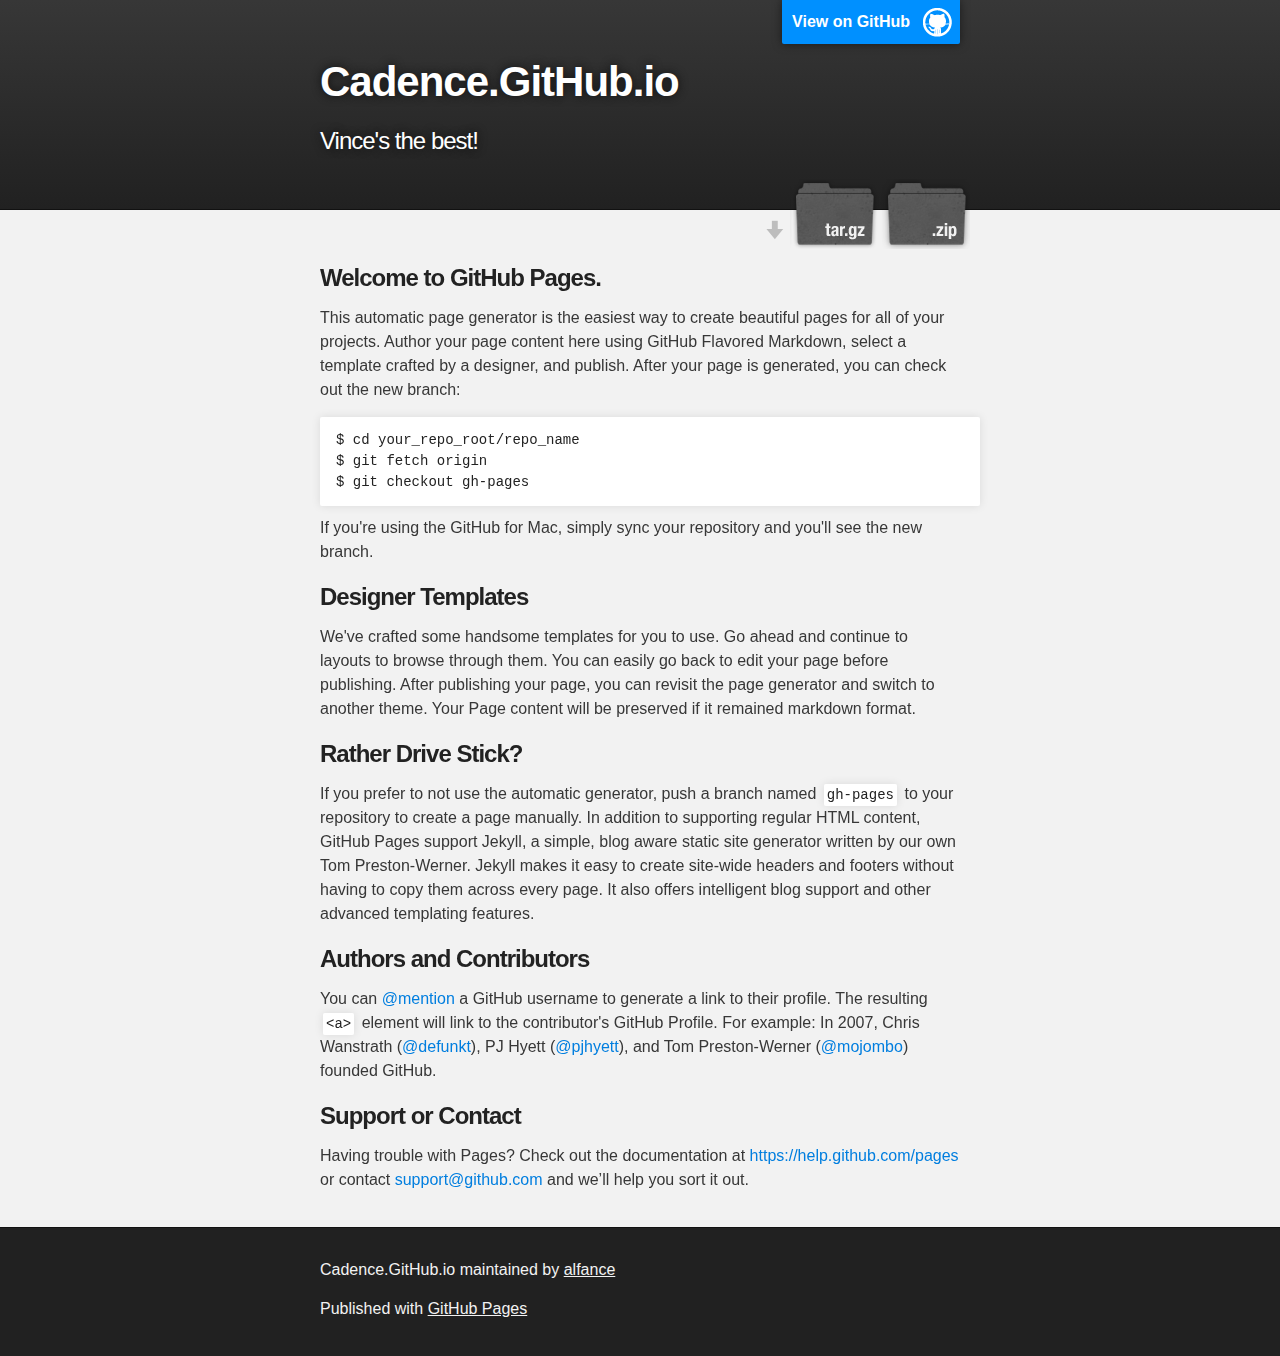
==== index.html @ 485bcf4c "Create gh-pages branch via GitHub" ====
<!DOCTYPE html>
<html>

  <head>
    <meta charset='utf-8'>
    <meta http-equiv="X-UA-Compatible" content="chrome=1">
    <meta name="description" content="Cadence.GitHub.io : Vince&#39;s the best!">

    <link rel="stylesheet" type="text/css" media="screen" href="stylesheets/stylesheet.css">

    <title>Cadence.GitHub.io</title>
  </head>

  <body>

    <!-- HEADER -->
    <div id="header_wrap" class="outer">
        <header class="inner">
          <a id="forkme_banner" href="https://github.com/alfance/cadence.github.io">View on GitHub</a>

          <h1 id="project_title">Cadence.GitHub.io</h1>
          <h2 id="project_tagline">Vince&#39;s the best!</h2>

            <section id="downloads">
              <a class="zip_download_link" href="https://github.com/alfance/cadence.github.io/zipball/master">Download this project as a .zip file</a>
              <a class="tar_download_link" href="https://github.com/alfance/cadence.github.io/tarball/master">Download this project as a tar.gz file</a>
            </section>
        </header>
    </div>

    <!-- MAIN CONTENT -->
    <div id="main_content_wrap" class="outer">
      <section id="main_content" class="inner">
        <h3>
<a id="welcome-to-github-pages" class="anchor" href="#welcome-to-github-pages" aria-hidden="true"><span class="octicon octicon-link"></span></a>Welcome to GitHub Pages.</h3>

<p>This automatic page generator is the easiest way to create beautiful pages for all of your projects. Author your page content here using GitHub Flavored Markdown, select a template crafted by a designer, and publish. After your page is generated, you can check out the new branch:</p>

<pre><code>$ cd your_repo_root/repo_name
$ git fetch origin
$ git checkout gh-pages
</code></pre>

<p>If you're using the GitHub for Mac, simply sync your repository and you'll see the new branch.</p>

<h3>
<a id="designer-templates" class="anchor" href="#designer-templates" aria-hidden="true"><span class="octicon octicon-link"></span></a>Designer Templates</h3>

<p>We've crafted some handsome templates for you to use. Go ahead and continue to layouts to browse through them. You can easily go back to edit your page before publishing. After publishing your page, you can revisit the page generator and switch to another theme. Your Page content will be preserved if it remained markdown format.</p>

<h3>
<a id="rather-drive-stick" class="anchor" href="#rather-drive-stick" aria-hidden="true"><span class="octicon octicon-link"></span></a>Rather Drive Stick?</h3>

<p>If you prefer to not use the automatic generator, push a branch named <code>gh-pages</code> to your repository to create a page manually. In addition to supporting regular HTML content, GitHub Pages support Jekyll, a simple, blog aware static site generator written by our own Tom Preston-Werner. Jekyll makes it easy to create site-wide headers and footers without having to copy them across every page. It also offers intelligent blog support and other advanced templating features.</p>

<h3>
<a id="authors-and-contributors" class="anchor" href="#authors-and-contributors" aria-hidden="true"><span class="octicon octicon-link"></span></a>Authors and Contributors</h3>

<p>You can <a href="https://github.com/blog/821" class="user-mention">@mention</a> a GitHub username to generate a link to their profile. The resulting <code>&lt;a&gt;</code> element will link to the contributor's GitHub Profile. For example: In 2007, Chris Wanstrath (<a href="https://github.com/defunkt" class="user-mention">@defunkt</a>), PJ Hyett (<a href="https://github.com/pjhyett" class="user-mention">@pjhyett</a>), and Tom Preston-Werner (<a href="https://github.com/mojombo" class="user-mention">@mojombo</a>) founded GitHub.</p>

<h3>
<a id="support-or-contact" class="anchor" href="#support-or-contact" aria-hidden="true"><span class="octicon octicon-link"></span></a>Support or Contact</h3>

<p>Having trouble with Pages? Check out the documentation at <a href="https://help.github.com/pages">https://help.github.com/pages</a> or contact <a href="mailto:support@github.com">support@github.com</a> and we’ll help you sort it out.</p>
      </section>
    </div>

    <!-- FOOTER  -->
    <div id="footer_wrap" class="outer">
      <footer class="inner">
        <p class="copyright">Cadence.GitHub.io maintained by <a href="https://github.com/alfance">alfance</a></p>
        <p>Published with <a href="http://pages.github.com">GitHub Pages</a></p>
      </footer>
    </div>

    

  </body>
</html>
---- stylesheets/stylesheet.css ----
/*******************************************************************************
Slate Theme for GitHub Pages
by Jason Costello, @jsncostello
*******************************************************************************/

@import url(pygment_trac.css);

/*******************************************************************************
MeyerWeb Reset
*******************************************************************************/

html, body, div, span, applet, object, iframe,
h1, h2, h3, h4, h5, h6, p, blockquote, pre,
a, abbr, acronym, address, big, cite, code,
del, dfn, em, img, ins, kbd, q, s, samp,
small, strike, strong, sub, sup, tt, var,
b, u, i, center,
dl, dt, dd, ol, ul, li,
fieldset, form, label, legend,
table, caption, tbody, tfoot, thead, tr, th, td,
article, aside, canvas, details, embed,
figure, figcaption, footer, header, hgroup,
menu, nav, output, ruby, section, summary,
time, mark, audio, video {
  margin: 0;
  padding: 0;
  border: 0;
  font: inherit;
  vertical-align: baseline;
}

/* HTML5 display-role reset for older browsers */
article, aside, details, figcaption, figure,
footer, header, hgroup, menu, nav, section {
  display: block;
}

ol, ul {
  list-style: none;
}

table {
  border-collapse: collapse;
  border-spacing: 0;
}

/*******************************************************************************
Theme Styles
*******************************************************************************/

body {
  box-sizing: border-box;
  color:#373737;
  background: #212121;
  font-size: 16px;
  font-family: 'Myriad Pro', Calibri, Helvetica, Arial, sans-serif;
  line-height: 1.5;
  -webkit-font-smoothing: antialiased;
}

h1, h2, h3, h4, h5, h6 {
  margin: 10px 0;
  font-weight: 700;
  color:#222222;
  font-family: 'Lucida Grande', 'Calibri', Helvetica, Arial, sans-serif;
  letter-spacing: -1px;
}

h1 {
  font-size: 36px;
  font-weight: 700;
}

h2 {
  padding-bottom: 10px;
  font-size: 32px;
  background: url('../images/bg_hr.png') repeat-x bottom;
}

h3 {
  font-size: 24px;
}

h4 {
  font-size: 21px;
}

h5 {
  font-size: 18px;
}

h6 {
  font-size: 16px;
}

p {
  margin: 10px 0 15px 0;
}

footer p {
  color: #f2f2f2;
}

a {
  text-decoration: none;
  color: #007edf;
  text-shadow: none;

  transition: color 0.5s ease;
  transition: text-shadow 0.5s ease;
  -webkit-transition: color 0.5s ease;
  -webkit-transition: text-shadow 0.5s ease;
  -moz-transition: color 0.5s ease;
  -moz-transition: text-shadow 0.5s ease;
  -o-transition: color 0.5s ease;
  -o-transition: text-shadow 0.5s ease;
  -ms-transition: color 0.5s ease;
  -ms-transition: text-shadow 0.5s ease;
}

a:hover, a:focus {text-decoration: underline;}

footer a {
  color: #F2F2F2;
  text-decoration: underline;
}

em {
  font-style: italic;
}

strong {
  font-weight: bold;
}

img {
  position: relative;
  margin: 0 auto;
  max-width: 739px;
  padding: 5px;
  margin: 10px 0 10px 0;
  border: 1px solid #ebebeb;

  box-shadow: 0 0 5px #ebebeb;
  -webkit-box-shadow: 0 0 5px #ebebeb;
  -moz-box-shadow: 0 0 5px #ebebeb;
  -o-box-shadow: 0 0 5px #ebebeb;
  -ms-box-shadow: 0 0 5px #ebebeb;
}

p img {
  display: inline;
  margin: 0;
  padding: 0;
  vertical-align: middle;
  text-align: center;
  border: none;
}

pre, code {
  width: 100%;
  color: #222;
  background-color: #fff;

  font-family: Monaco, "Bitstream Vera Sans Mono", "Lucida Console", Terminal, monospace;
  font-size: 14px;

  border-radius: 2px;
  -moz-border-radius: 2px;
  -webkit-border-radius: 2px;
}

pre {
  width: 100%;
  padding: 10px;
  box-shadow: 0 0 10px rgba(0,0,0,.1);
  overflow: auto;
}

code {
  padding: 3px;
  margin: 0 3px;
  box-shadow: 0 0 10px rgba(0,0,0,.1);
}

pre code {
  display: block;
  box-shadow: none;
}

blockquote {
  color: #666;
  margin-bottom: 20px;
  padding: 0 0 0 20px;
  border-left: 3px solid #bbb;
}


ul, ol, dl {
  margin-bottom: 15px
}

ul {
  list-style-position: inside;
  list-style: disc;
  padding-left: 20px;
}

ol {
  list-style-position: inside;
  list-style: decimal;
  padding-left: 20px;
}

dl dt {
  font-weight: bold;
}

dl dd {
  padding-left: 20px;
  font-style: italic;
}

dl p {
  padding-left: 20px;
  font-style: italic;
}

hr {
  height: 1px;
  margin-bottom: 5px;
  border: none;
  background: url('../images/bg_hr.png') repeat-x center;
}

table {
  border: 1px solid #373737;
  margin-bottom: 20px;
  text-align: left;
 }

th {
  font-family: 'Lucida Grande', 'Helvetica Neue', Helvetica, Arial, sans-serif;
  padding: 10px;
  background: #373737;
  color: #fff;
 }

td {
  padding: 10px;
  border: 1px solid #373737;
 }

form {
  background: #f2f2f2;
  padding: 20px;
}

/*******************************************************************************
Full-Width Styles
*******************************************************************************/

.outer {
  width: 100%;
}

.inner {
  position: relative;
  max-width: 640px;
  padding: 20px 10px;
  margin: 0 auto;
}

#forkme_banner {
  display: block;
  position: absolute;
  top:0;
  right: 10px;
  z-index: 10;
  padding: 10px 50px 10px 10px;
  color: #fff;
  background: url('../images/blacktocat.png') #0090ff no-repeat 95% 50%;
  font-weight: 700;
  box-shadow: 0 0 10px rgba(0,0,0,.5);
  border-bottom-left-radius: 2px;
  border-bottom-right-radius: 2px;
}

#header_wrap {
  background: #212121;
  background: -moz-linear-gradient(top, #373737, #212121);
  background: -webkit-linear-gradient(top, #373737, #212121);
  background: -ms-linear-gradient(top, #373737, #212121);
  background: -o-linear-gradient(top, #373737, #212121);
  background: linear-gradient(top, #373737, #212121);
}

#header_wrap .inner {
  padding: 50px 10px 30px 10px;
}

#project_title {
  margin: 0;
  color: #fff;
  font-size: 42px;
  font-weight: 700;
  text-shadow: #111 0px 0px 10px;
}

#project_tagline {
  color: #fff;
  font-size: 24px;
  font-weight: 300;
  background: none;
  text-shadow: #111 0px 0px 10px;
}

#downloads {
  position: absolute;
  width: 210px;
  z-index: 10;
  bottom: -40px;
  right: 0;
  height: 70px;
  background: url('../images/icon_download.png') no-repeat 0% 90%;
}

.zip_download_link {
  display: block;
  float: right;
  width: 90px;
  height:70px;
  text-indent: -5000px;
  overflow: hidden;
  background: url(../images/sprite_download.png) no-repeat bottom left;
}

.tar_download_link {
  display: block;
  float: right;
  width: 90px;
  height:70px;
  text-indent: -5000px;
  overflow: hidden;
  background: url(../images/sprite_download.png) no-repeat bottom right;
  margin-left: 10px;
}

.zip_download_link:hover {
  background: url(../images/sprite_download.png) no-repeat top left;
}

.tar_download_link:hover {
  background: url(../images/sprite_download.png) no-repeat top right;
}

#main_content_wrap {
  background: #f2f2f2;
  border-top: 1px solid #111;
  border-bottom: 1px solid #111;
}

#main_content {
  padding-top: 40px;
}

#footer_wrap {
  background: #212121;
}



/*******************************************************************************
Small Device Styles
*******************************************************************************/

@media screen and (max-width: 480px) {
  body {
    font-size:14px;
  }

  #downloads {
    display: none;
  }

  .inner {
    min-width: 320px;
    max-width: 480px;
  }

  #project_title {
  font-size: 32px;
  }

  h1 {
    font-size: 28px;
  }

  h2 {
    font-size: 24px;
  }

  h3 {
    font-size: 21px;
  }

  h4 {
    font-size: 18px;
  }

  h5 {
    font-size: 14px;
  }

  h6 {
    font-size: 12px;
  }

  code, pre {
    min-width: 320px;
    max-width: 480px;
    font-size: 11px;
  }

}
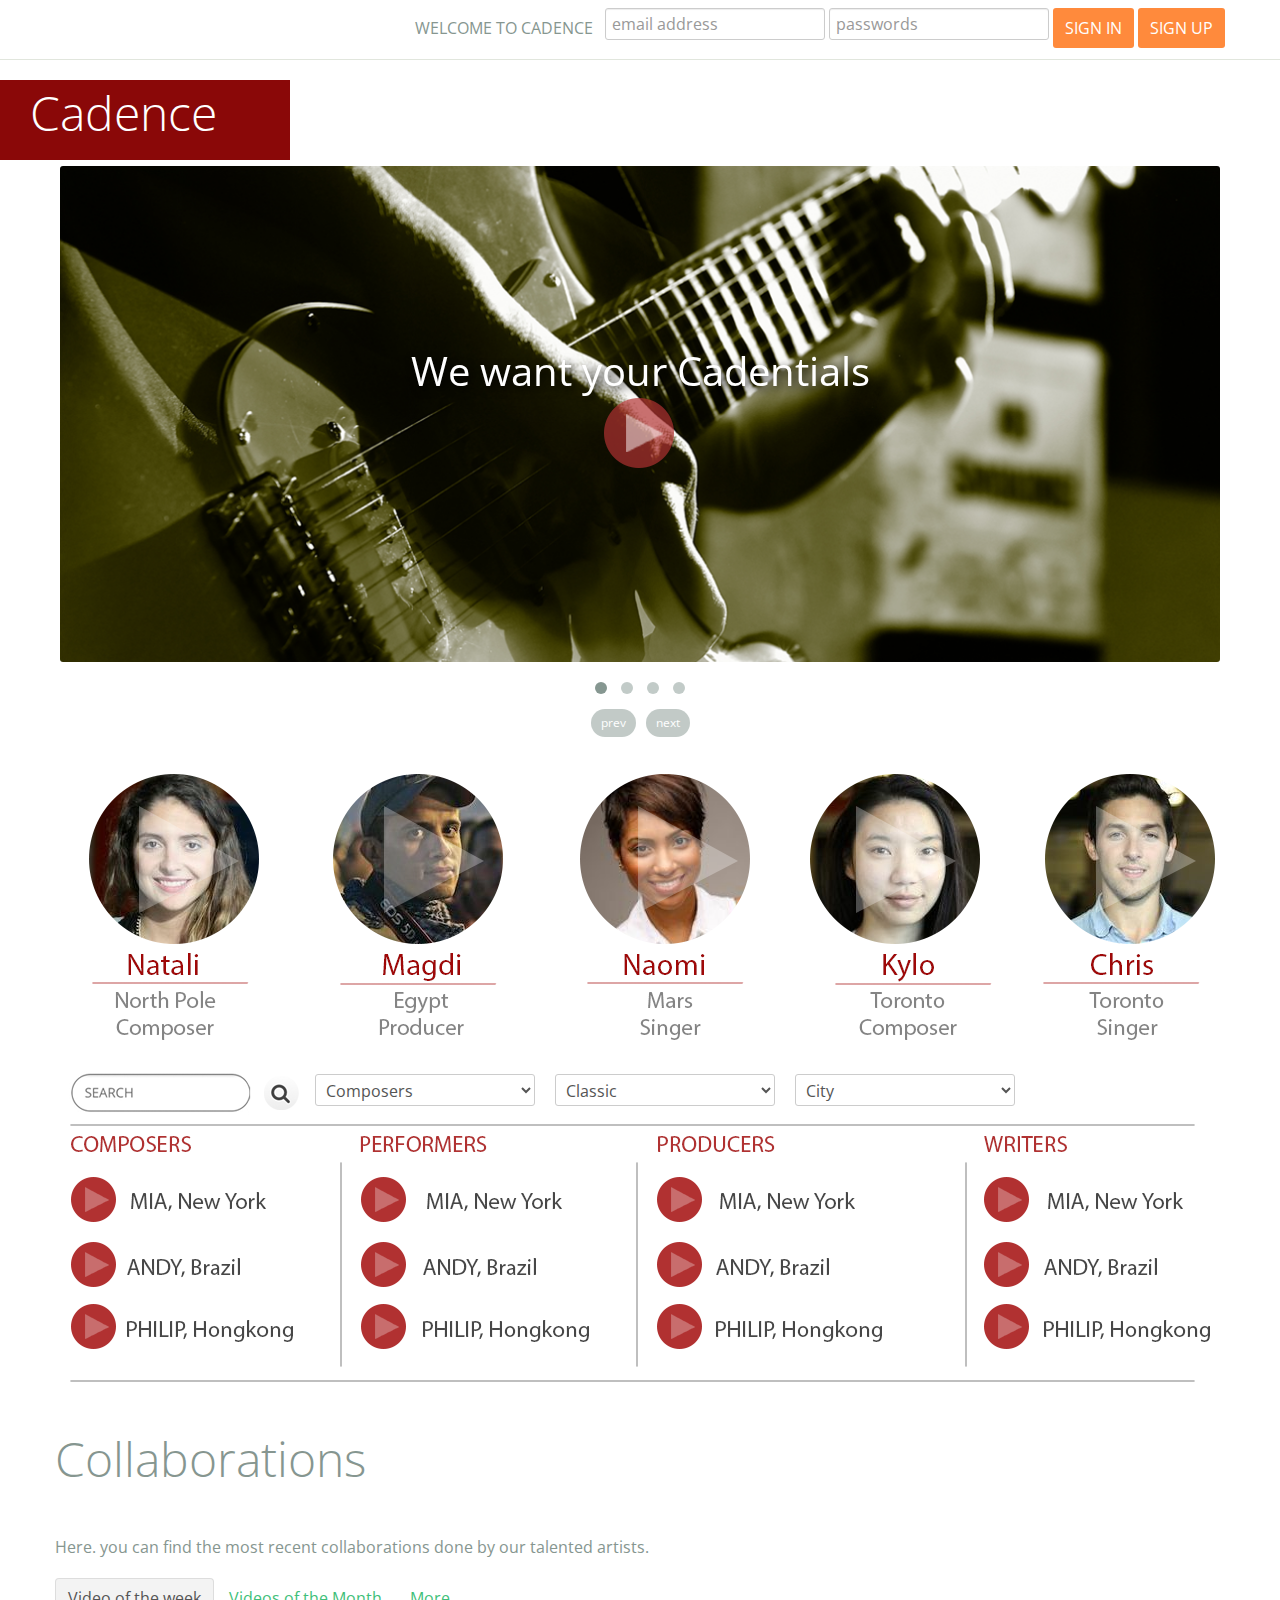
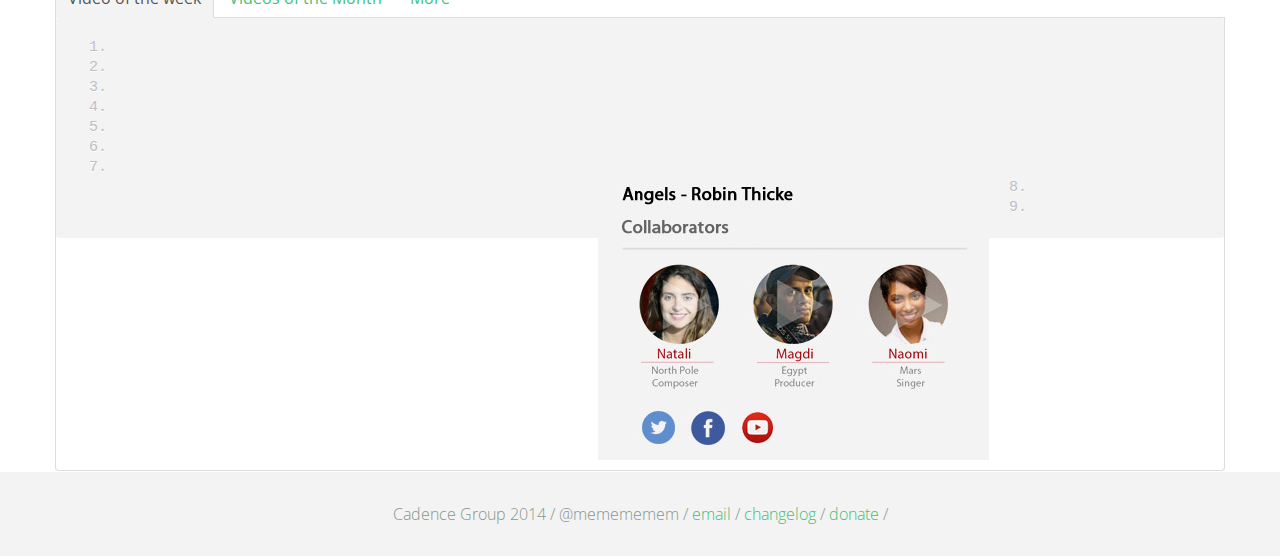
==== commit ad3f5337: "fgf" ====
--- a/index.html
+++ b/index.html
@@ -1,79 +1,276 @@
 <!DOCTYPE html>
-<html>
-
+<html lang="en">
   <head>
-    <meta charset='utf-8'>
-    <meta http-equiv="X-UA-Compatible" content="chrome=1">
-    <meta name="description" content="Cadence.GitHub.io : Vince&#39;s the best!">
-
-    <link rel="stylesheet" type="text/css" media="screen" href="stylesheets/stylesheet.css">
-
-    <title>Cadence.GitHub.io</title>
+    <meta charset="utf-8">
+    <title>Cadence</title>
+    <meta name="viewport" content="width=device-width, initial-scale=1.0">
+    <meta name="description" content="jQuery Responsive Carousel - Owl Carusel">
+    <meta name="author" content="Bartosz Wojciechowski">
+    
+    <link href='http://fonts.googleapis.com/css?family=Open+Sans:400italic,400,300,600,700' rel='stylesheet' type='text/css'>
+    <link href="assets/css/bootstrapTheme.css" rel="stylesheet">
+    <link href="assets/css/custom.css" rel="stylesheet">
+
+    <!-- Owl Carousel Assets -->
+    <link href="owl-carousel/owl.carousel.css" rel="stylesheet">
+    <link href="owl-carousel/owl.theme.css" rel="stylesheet">
+    <link href="owl-carousel/owl.transitions.css" rel="stylesheet">
+
+    <link href="../assets/js/google-code-prettify/prettify.css" rel="stylesheet">
+
+
   </head>
-
   <body>
 
-    <!-- HEADER -->
-    <div id="header_wrap" class="outer">
-        <header class="inner">
-          <a id="forkme_banner" href="https://github.com/alfance/cadence.github.io">View on GitHub</a>
-
-          <h1 id="project_title">Cadence.GitHub.io</h1>
-          <h2 id="project_tagline">Vince&#39;s the best!</h2>
-
-            <section id="downloads">
-              <a class="zip_download_link" href="https://github.com/alfance/cadence.github.io/zipball/master">Download this project as a .zip file</a>
-              <a class="tar_download_link" href="https://github.com/alfance/cadence.github.io/tarball/master">Download this project as a tar.gz file</a>
-            </section>
-        </header>
-    </div>
-
-    <!-- MAIN CONTENT -->
-    <div id="main_content_wrap" class="outer">
-      <section id="main_content" class="inner">
-        <h3>
-<a id="welcome-to-github-pages" class="anchor" href="#welcome-to-github-pages" aria-hidden="true"><span class="octicon octicon-link"></span></a>Welcome to GitHub Pages.</h3>
-
-<p>This automatic page generator is the easiest way to create beautiful pages for all of your projects. Author your page content here using GitHub Flavored Markdown, select a template crafted by a designer, and publish. After your page is generated, you can check out the new branch:</p>
-
-<pre><code>$ cd your_repo_root/repo_name
-$ git fetch origin
-$ git checkout gh-pages
-</code></pre>
-
-<p>If you're using the GitHub for Mac, simply sync your repository and you'll see the new branch.</p>
-
-<h3>
-<a id="designer-templates" class="anchor" href="#designer-templates" aria-hidden="true"><span class="octicon octicon-link"></span></a>Designer Templates</h3>
-
-<p>We've crafted some handsome templates for you to use. Go ahead and continue to layouts to browse through them. You can easily go back to edit your page before publishing. After publishing your page, you can revisit the page generator and switch to another theme. Your Page content will be preserved if it remained markdown format.</p>
-
-<h3>
-<a id="rather-drive-stick" class="anchor" href="#rather-drive-stick" aria-hidden="true"><span class="octicon octicon-link"></span></a>Rather Drive Stick?</h3>
-
-<p>If you prefer to not use the automatic generator, push a branch named <code>gh-pages</code> to your repository to create a page manually. In addition to supporting regular HTML content, GitHub Pages support Jekyll, a simple, blog aware static site generator written by our own Tom Preston-Werner. Jekyll makes it easy to create site-wide headers and footers without having to copy them across every page. It also offers intelligent blog support and other advanced templating features.</p>
-
-<h3>
-<a id="authors-and-contributors" class="anchor" href="#authors-and-contributors" aria-hidden="true"><span class="octicon octicon-link"></span></a>Authors and Contributors</h3>
-
-<p>You can <a href="https://github.com/blog/821" class="user-mention">@mention</a> a GitHub username to generate a link to their profile. The resulting <code>&lt;a&gt;</code> element will link to the contributor's GitHub Profile. For example: In 2007, Chris Wanstrath (<a href="https://github.com/defunkt" class="user-mention">@defunkt</a>), PJ Hyett (<a href="https://github.com/pjhyett" class="user-mention">@pjhyett</a>), and Tom Preston-Werner (<a href="https://github.com/mojombo" class="user-mention">@mojombo</a>) founded GitHub.</p>
-
-<h3>
-<a id="support-or-contact" class="anchor" href="#support-or-contact" aria-hidden="true"><span class="octicon octicon-link"></span></a>Support or Contact</h3>
-
-<p>Having trouble with Pages? Check out the documentation at <a href="https://help.github.com/pages">https://help.github.com/pages</a> or contact <a href="mailto:support@github.com">support@github.com</a> and we’ll help you sort it out.</p>
-      </section>
-    </div>
-
-    <!-- FOOTER  -->
-    <div id="footer_wrap" class="outer">
-      <footer class="inner">
-        <p class="copyright">Cadence.GitHub.io maintained by <a href="https://github.com/alfance">alfance</a></p>
-        <p>Published with <a href="http://pages.github.com">GitHub Pages</a></p>
-      </footer>
-    </div>
-
+<bgsound id="sound">
+<script>
+function PlaySound(url) {
+  document.all.sound.src = url;
+}
+</script>
+<div id="title11" style="width:260px; height:80px;padding-left:30px;background-color:#8a0808; color:white;"><h1>Cadence </h1> </div> 
+<div id="wewant"> <div id="wewant1"><p>We want your Cadentials</p>
+<P><img src="demos/assets/button1.png" /></P></div></div>
+
+          </div>
+      <div id="top-nav" class="navbar navbar-fixed-top">
+        <div class="navbar-inner">
+          <div class="container">
+            <button type="button" class="btn btn-navbar" data-toggle="collapse" data-target=".nav-collapse">
+            <span class="icon-bar"></span>
+            <span class="icon-bar"></span>
+            <span class="icon-bar"></span>
+          </button>
+            <div class="nav-collapse collapse">
+            <ul class="nav pull-right">
+              <li><a href="#"> Welcome to Cadence</a></li>
+              <li><input type="email" value="" name="EMAIL" class="email" id="mce-EMAIL" placeholder="email address" required style="color:#000;" data-offset-top="450"></li>
+               <li>&nbsp;</li>
+               <li><input type="email" value="" name="EMAIL" class="email" id="mce-EMAIL" placeholder="passwords" required style="color:#000;" ></li>
+               <li>&nbsp;</li>
+              <li><a href="owl.carousel.zip" class="download download-on" data-spy="affix" data-offset-top="450">Sign In</a></li>
+              <li>&nbsp;</li>
+               <li><a href="owl.carousel.zip" class="download download-on" data-spy="affix" data-offset-top="450">Sign Up</a></li>
+            </ul>
+            <ul class="nav pull-left">
+              
+            </ul>
+            </div>
+          </div>
+        </div>
+      </div>
+   
+    <div id="title">
+      <div class="container">
+        <div class="row">
+          <div class="span12">
+          
+            
+        </div>
+      </div>
+    </div>
+
+    <div id="demo">
+      <div class="container">
+        <div class="row">
+          <div class="span12">
+
+            <div id="owl-demo" class="owl-carousel">
+            
+              <div>
+              <a href="https://www.youtube.com/watch?v=B9NzqzRYJKg"><img src="demos/assets/1.png"></a></div>
+               <div><a href="https://www.youtube.com/watch?v=B9NzqzRYJKg"><img src="demos/assets/4.png"></a></div>
+               <div><a href="https://www.youtube.com/watch?v=B9NzqzRYJKg"><img src="demos/assets/2.png"></a></div>
+               <div><a href="https://www.youtube.com/watch?v=B9NzqzRYJKg"><img src="demos/assets/3.png"></a></div>
+
+            </div>
+
+          </div>
+        </div>
+      </div>
+    </div>
+
+    <div id="example-info">
+      <div class="container"><img src="demos/assets/list.png" usemap="#Map">
+        <map name="Map">
+        <area shape="rect" coords="52,21,191,203" href="http://www.ryerson.ca/content/ryerson/graduate/digitalmedia/studentbios/2014-2015/osadchin_natali.html">
+        <area shape="rect" coords="217,20,352,311" href="http://www.ryerson.ca/content/ryerson/graduate/digitalmedia/studentbios/2014-2015/omar_magdi.html">
+        <area shape="rect" coords="394,216,670,312" href="http://www.ryerson.ca/content/ryerson/graduate/digitalmedia/studentbios/2014-2015/cowan_naomi.html">
+        <area shape="rect" coords="397,16,676,202" onClick="playSound('love.m4a')" a href="#">
+<area shape="rect" coords="702,22,833,207" href="http://www.ryerson.ca/content/ryerson/graduate/digitalmedia/studentbios/2014-2015/xue_jiao.html">
+        <area shape="rect" coords="977,13,1168,223" href="http://www.ryerson.ca/content/ryerson/graduate/digitalmedia/studentbios/2014-2015/daellenbach_conrad.html">
+      </map>
+      <div id="select11">
+      <ui id="menu11">
+      <li>
+      <form class="demo">
+	<select>
+		<option>Composers</option>
+		<option>Performers</option>
+		<option>Producers</option>
+	</select>
+    </form>
+    </li>
+    <li><form class="demo">
+	<select>
+    	<option>Classic</option>
+		<option>Country</option>
+		<option>Hiphop</option>
+		<option>Rock</option>
+	</select>
+    </form></li>
+        <li><form class="demo">
+	<select>
+		<option>City</option>
+		<option>Country</option>
+		<option>Approximty</option>
+	</select>
+    </form></li>
+    </div>
+    <div id="select33">
+
+        <img src="demos/assets/lis2t.png">
+        <div class="row">
+          <div class="span12">
+            <h1>Collaborations</h1>
+            <p>Here. you can find the most recent collaborations done by our talented artists. </p>
+            <ul class="nav nav-tabs" id="myTab">
+              <li class="active"><a href="#javascript">Video of the week</a></li>
+              <li><a href="#HTML">Videos of the Month</a></li>
+              <li><a href="#CSS">More</a></li>
+            </ul>
+             
+            <div class="tab-content">
+				
+              <div class="tab-pane active" id="javascript">
+<pre class="pre-show prettyprint linenums">
+      <div id="select22">
+      <ui id="menu22">
+      <li style="list-style-type:none;">
+<embed width="420" height="315"
+src="http://www.youtube.com/v/XGSy3_Czz8k">
+</embed></li>
+<li>
+<img src="demos/assets/collab.jpg" border="0" usemap="#Map2"><map name="Map2"><area shape="circle" coords="61,260,20" href="twitter.com"></map></li></ui>
+</div>
+
+</pre>  
+<p>&nbsp;</p> <p>&nbsp;</p>                </div>
+
+              <div class="tab-pane" id="HTML">
+<pre class="pre-show prettyprint linenums">
+<video width="400" height="200" controls>
+  <source src="https://www.youtube.com/watch?v=B9NzqzRYJKg" type="video/mp4">
+</video>
+</pre>
+              </div>
+
+              <div class="tab-pane" id="CSS">
+<pre class="pre-show prettyprint linenums">
+<video width="650" height="320" controls>
+  <source src="http://youtu.be/B9NzqzRYJKg?list=UUl8jL7-Xpfp_PIOIE9Z17oA" type="video/mp4">
+</video>
+</pre>
+              </div>
+            </div><!--End Tab Content-->
+
+          </div>
+        </div>
+      </div>
+    </div>
+
+    <div id="more">
+      <div class="container">
+
+        <div class="row">
+          <div class="span12">
+            
+          </div>
+        </div>
+
+       
+        </div>
+      </div>
+    </div>
+
+
+ 
+    <div id="footer">
+      <div class="container">
+        <div class="row">
+          <div class="span12">
+            <h5>Cadence Group 2014 / @memememem / <a href="mailto:owl@owlgraphic.com?subject=Hey Owl!">email</a> / 
+            <a href="../changelog.html">changelog</a> /
+            <a href="https://www.paypal.com/cgi-bin/webscr?cmd=_s-xclick&hosted_button_id=EFSGXZS7V2U9N">donate</a> / 
+            <a href="https://twitter.com/share" class="twitter-share-button" data-url="http://owlgraphic.com/owlcarousel/" data-text="Awesome jQuery Owl Carousel Responsive Plugin" data-via="OwlFonk" data-count="none" data-hashtags="owlcarousel"></a>
+            <script>
+            var owldomain = window.location.hostname.indexOf("owlgraphic");
+            if(owldomain !== -1){
+              !function(d,s,id){var js,fjs=d.getElementsByTagName(s)[0],p=/^http:/.test(d.location)?'http':'https';if(!d.getElementById(id)){js=d.createElement(s);js.id=id;js.src=p+'://platform.twitter.com/widgets.js';fjs.parentNode.insertBefore(js,fjs);}}(document, 'script', 'twitter-wjs');
+            }
+            </script>
+            </h5>
+          </div>
+        </div>
+      </div>
+      <BGSOUND id="BGSOUND_ID" LOOP=1 SRC="love.m4a">
+      <script type="text/javascript" language="JavaScript">
+<!--
+function playSound(audioURL) {
+ if (document.all) document.all['BGSOUND_ID'].src=audioURL;
+ else self.iplayer.location.replace('jsplayer.htm?'+audioURL);
+}
+
+function stopSound() {
+ if (document.all) document.all['BGSOUND_ID'].src='jsilence.mid';
+ else self.iplayer.location.replace('jsplayer.htm?stop');
+}
+//-->
+</script>
+    </div>
+
+
+    <script src="assets/js/jquery-1.9.1.min.js"></script> 
+    <script src="owl-carousel/owl.carousel.js"></script>
+
+    <!-- Demo -->
+
+    <style>
+    #owl-demo .owl-item div{
+      padding:5px;
+    }
+    #owl-demo .owl-item img{
+      display: block;
+      width: 100%;
+      height: auto;
+      -webkit-border-radius: 3px;
+      -moz-border-radius: 3px;
+      border-radius: 3px;
+    }
+    </style>
+
+    <script>
+    $(document).ready(function() {
+      $("#owl-demo").owlCarousel({
+        autoPlay : 3000,
+        stopOnHover : true,
+        navigation:true,
+        paginationSpeed : 1000,
+        goToFirstSpeed : 2000,
+        singleItem : true,
+        autoHeight : true,
+        transitionStyle:"fade"
+      });
+    });
+    </script>
     
+
+    <script src="../assets/js/bootstrap-collapse.js"></script>
+    <script src="../assets/js/bootstrap-transition.js"></script>
+    <script src="../assets/js/bootstrap-tab.js"></script>
+
+    <script src="../assets/js/google-code-prettify/prettify.js"></script>
+	  <script src="../assets/js/application.js"></script>
 
   </body>
 </html>
--- a/assets/css/bootstrapTheme.css
+++ b/assets/css/bootstrapTheme.css
@@ -0,0 +1,5834 @@
+/*!
+ * Bootstrap v2.3.2
+ *
+ * Copyright 2012 Twitter, Inc
+ * Licensed under the Apache License v2.0
+ * http://www.apache.org/licenses/LICENSE-2.0
+ *
+ * Designed and built with all the love in the world @twitter by @mdo and @fat.
+ */
+.clearfix {
+  *zoom: 1;
+}
+.clearfix:before,
+.clearfix:after {
+  display: table;
+  content: "";
+  line-height: 0;
+}
+.clearfix:after {
+  clear: both;
+}
+.hide-text {
+  font: 0/0 a;
+  color: transparent;
+  text-shadow: none;
+  background-color: transparent;
+  border: 0;
+}
+.input-block-level {
+  display: block;
+  width: 100%;
+  min-height: 32px;
+  -webkit-box-sizing: border-box;
+  -moz-box-sizing: border-box;
+  box-sizing: border-box;
+}
+article,
+aside,
+details,
+figcaption,
+figure,
+footer,
+header,
+hgroup,
+nav,
+section {
+  display: block;
+}
+audio,
+canvas,
+video {
+  display: inline-block;
+  *display: inline;
+  *zoom: 1;
+}
+audio:not([controls]) {
+  display: none;
+}
+html {
+  font-size: 100%;
+  -webkit-text-size-adjust: 100%;
+  -ms-text-size-adjust: 100%;
+}
+a:focus {
+  outline: thin dotted #333;
+  outline: 5px auto -webkit-focus-ring-color;
+  outline-offset: -2px;
+}
+a:hover,
+a:active {
+  outline: 0;
+}
+sub,
+sup {
+  position: relative;
+  font-size: 75%;
+  line-height: 0;
+  vertical-align: baseline;
+}
+sup {
+  top: -0.5em;
+}
+sub {
+  bottom: -0.25em;
+}
+img {
+  /* Responsive images (ensure images don't scale beyond their parents) */
+
+  max-width: 100%;
+  /* Part 1: Set a maxium relative to the parent */
+
+  width: auto\9;
+  /* IE7-8 need help adjusting responsive images */
+
+  height: auto;
+  /* Part 2: Scale the height according to the width, otherwise you get stretching */
+
+  vertical-align: middle;
+  border: 0;
+  -ms-interpolation-mode: bicubic;
+}
+#map_canvas img,
+.google-maps img {
+  max-width: none;
+}
+button,
+input,
+select,
+textarea {
+  margin: 0;
+  font-size: 100%;
+  vertical-align: middle;
+}
+button,
+input {
+  *overflow: visible;
+  line-height: normal;
+}
+button::-moz-focus-inner,
+input::-moz-focus-inner {
+  padding: 0;
+  border: 0;
+}
+button,
+html input[type="button"],
+input[type="reset"],
+input[type="submit"] {
+  -webkit-appearance: button;
+  cursor: pointer;
+}
+label,
+select,
+button,
+input[type="button"],
+input[type="reset"],
+input[type="submit"],
+input[type="radio"],
+input[type="checkbox"] {
+  cursor: pointer;
+}
+input[type="search"] {
+  -webkit-box-sizing: content-box;
+  -moz-box-sizing: content-box;
+  box-sizing: content-box;
+  -webkit-appearance: textfield;
+}
+input[type="search"]::-webkit-search-decoration,
+input[type="search"]::-webkit-search-cancel-button {
+  -webkit-appearance: none;
+}
+textarea {
+  overflow: auto;
+  vertical-align: top;
+}
+@media print {
+  * {
+    text-shadow: none !important;
+    color: #000 !important;
+    background: transparent !important;
+    box-shadow: none !important;
+  }
+  a,
+  a:visited {
+    text-decoration: underline;
+  }
+  a[href]:after {
+    content: " (" attr(href) ")";
+  }
+  abbr[title]:after {
+    content: " (" attr(title) ")";
+  }
+  .ir a:after,
+  a[href^="javascript:"]:after,
+  a[href^="#"]:after {
+    content: "";
+  }
+  pre,
+  blockquote {
+    border: 1px solid #999;
+    page-break-inside: avoid;
+  }
+  thead {
+    display: table-header-group;
+  }
+  tr,
+  img {
+    page-break-inside: avoid;
+  }
+  img {
+    max-width: 100% !important;
+  }
+  @page  {
+    margin: 0.5cm;
+  }
+  p,
+  h2,
+  h3 {
+    orphans: 3;
+    widows: 3;
+  }
+  h2,
+  h3 {
+    page-break-after: avoid;
+  }
+}
+body {
+  margin: 0;
+  font-family: "Open Sans", "Helvetica Neue", Helvetica, Arial, sans-serif;
+  font-size: 16px;
+  line-height: 22px;
+  color: #869690;
+  background-color: #ffffff;
+}
+a {
+  color: #3fbf79;
+  text-decoration: none;
+}
+a:hover,
+a:focus {
+  color: #2c8555;
+  text-decoration: underline;
+}
+.img-rounded {
+  -webkit-border-radius: 6px;
+  -moz-border-radius: 6px;
+  border-radius: 6px;
+}
+.img-polaroid {
+  padding: 4px;
+  background-color: #fff;
+  border: 1px solid #ccc;
+  border: 1px solid rgba(0, 0, 0, 0.2);
+  -webkit-box-shadow: 0 1px 3px rgba(0, 0, 0, 0.1);
+  -moz-box-shadow: 0 1px 3px rgba(0, 0, 0, 0.1);
+  box-shadow: 0 1px 3px rgba(0, 0, 0, 0.1);
+}
+.img-circle {
+  -webkit-border-radius: 500px;
+  -moz-border-radius: 500px;
+  border-radius: 500px;
+}
+.row {
+  margin-left: -20px;
+  *zoom: 1;
+}
+.row:before,
+.row:after {
+  display: table;
+  content: "";
+  line-height: 0;
+}
+.row:after {
+  clear: both;
+}
+[class*="span"] {
+  float: left;
+  min-height: 1px;
+  margin-left: 20px;
+}
+.container,
+.navbar-static-top .container,
+.navbar-fixed-top .container,
+.navbar-fixed-bottom .container {
+  width: 940px;
+}
+.span12 {
+  width: 940px;
+}
+.span11 {
+  width: 860px;
+}
+.span10 {
+  width: 780px;
+}
+.span9 {
+  width: 700px;
+}
+.span8 {
+  width: 620px;
+}
+.span7 {
+  width: 540px;
+}
+.span6 {
+  width: 460px;
+}
+.span5 {
+  width: 380px;
+}
+.span4 {
+  width: 300px;
+}
+.span3 {
+  width: 220px;
+}
+.span2 {
+  width: 140px;
+}
+.span1 {
+  width: 60px;
+}
+.offset12 {
+  margin-left: 980px;
+}
+.offset11 {
+  margin-left: 900px;
+}
+.offset10 {
+  margin-left: 820px;
+}
+.offset9 {
+  margin-left: 740px;
+}
+.offset8 {
+  margin-left: 660px;
+}
+.offset7 {
+  margin-left: 580px;
+}
+.offset6 {
+  margin-left: 500px;
+}
+.offset5 {
+  margin-left: 420px;
+}
+.offset4 {
+  margin-left: 340px;
+}
+.offset3 {
+  margin-left: 260px;
+}
+.offset2 {
+  margin-left: 180px;
+}
+.offset1 {
+  margin-left: 100px;
+}
+.row-fluid {
+  width: 100%;
+  *zoom: 1;
+}
+.row-fluid:before,
+.row-fluid:after {
+  display: table;
+  content: "";
+  line-height: 0;
+}
+.row-fluid:after {
+  clear: both;
+}
+.row-fluid [class*="span"] {
+  display: block;
+  width: 100%;
+  min-height: 32px;
+  -webkit-box-sizing: border-box;
+  -moz-box-sizing: border-box;
+  box-sizing: border-box;
+  float: left;
+  margin-left: 2.127659574468085%;
+  *margin-left: 2.074468085106383%;
+}
+.row-fluid [class*="span"]:first-child {
+  margin-left: 0;
+}
+.row-fluid .controls-row [class*="span"] + [class*="span"] {
+  margin-left: 2.127659574468085%;
+}
+.row-fluid .span12 {
+  width: 100%;
+  *width: 99.94680851063829%;
+}
+.row-fluid .span11 {
+  width: 91.48936170212765%;
+  *width: 91.43617021276594%;
+}
+.row-fluid .span10 {
+  width: 82.97872340425532%;
+  *width: 82.92553191489361%;
+}
+.row-fluid .span9 {
+  width: 74.46808510638297%;
+  *width: 74.41489361702126%;
+}
+.row-fluid .span8 {
+  width: 65.95744680851064%;
+  *width: 65.90425531914893%;
+}
+.row-fluid .span7 {
+  width: 57.44680851063829%;
+  *width: 57.39361702127659%;
+}
+.row-fluid .span6 {
+  width: 48.93617021276595%;
+  *width: 48.88297872340425%;
+}
+.row-fluid .span5 {
+  width: 40.42553191489362%;
+  *width: 40.37234042553192%;
+}
+.row-fluid .span4 {
+  width: 31.914893617021278%;
+  *width: 31.861702127659576%;
+}
+.row-fluid .span3 {
+  width: 23.404255319148934%;
+  *width: 23.351063829787233%;
+}
+.row-fluid .span2 {
+  width: 14.893617021276595%;
+  *width: 14.840425531914894%;
+}
+.row-fluid .span1 {
+  width: 6.382978723404255%;
+  *width: 6.329787234042553%;
+}
+.row-fluid .offset12 {
+  margin-left: 104.25531914893617%;
+  *margin-left: 104.14893617021275%;
+}
+.row-fluid .offset12:first-child {
+  margin-left: 102.12765957446808%;
+  *margin-left: 102.02127659574467%;
+}
+.row-fluid .offset11 {
+  margin-left: 95.74468085106382%;
+  *margin-left: 95.6382978723404%;
+}
+.row-fluid .offset11:first-child {
+  margin-left: 93.61702127659574%;
+  *margin-left: 93.51063829787232%;
+}
+.row-fluid .offset10 {
+  margin-left: 87.23404255319149%;
+  *margin-left: 87.12765957446807%;
+}
+.row-fluid .offset10:first-child {
+  margin-left: 85.1063829787234%;
+  *margin-left: 84.99999999999999%;
+}
+.row-fluid .offset9 {
+  margin-left: 78.72340425531914%;
+  *margin-left: 78.61702127659572%;
+}
+.row-fluid .offset9:first-child {
+  margin-left: 76.59574468085106%;
+  *margin-left: 76.48936170212764%;
+}
+.row-fluid .offset8 {
+  margin-left: 70.2127659574468%;
+  *margin-left: 70.10638297872339%;
+}
+.row-fluid .offset8:first-child {
+  margin-left: 68.08510638297872%;
+  *margin-left: 67.9787234042553%;
+}
+.row-fluid .offset7 {
+  margin-left: 61.70212765957446%;
+  *margin-left: 61.59574468085106%;
+}
+.row-fluid .offset7:first-child {
+  margin-left: 59.574468085106375%;
+  *margin-left: 59.46808510638297%;
+}
+.row-fluid .offset6 {
+  margin-left: 53.191489361702125%;
+  *margin-left: 53.085106382978715%;
+}
+.row-fluid .offset6:first-child {
+  margin-left: 51.063829787234035%;
+  *margin-left: 50.95744680851063%;
+}
+.row-fluid .offset5 {
+  margin-left: 44.68085106382979%;
+  *margin-left: 44.57446808510638%;
+}
+.row-fluid .offset5:first-child {
+  margin-left: 42.5531914893617%;
+  *margin-left: 42.4468085106383%;
+}
+.row-fluid .offset4 {
+  margin-left: 36.170212765957444%;
+  *margin-left: 36.06382978723405%;
+}
+.row-fluid .offset4:first-child {
+  margin-left: 34.04255319148936%;
+  *margin-left: 33.93617021276596%;
+}
+.row-fluid .offset3 {
+  margin-left: 27.659574468085104%;
+  *margin-left: 27.5531914893617%;
+}
+.row-fluid .offset3:first-child {
+  margin-left: 25.53191489361702%;
+  *margin-left: 25.425531914893618%;
+}
+.row-fluid .offset2 {
+  margin-left: 19.148936170212764%;
+  *margin-left: 19.04255319148936%;
+}
+.row-fluid .offset2:first-child {
+  margin-left: 17.02127659574468%;
+  *margin-left: 16.914893617021278%;
+}
+.row-fluid .offset1 {
+  margin-left: 10.638297872340425%;
+  *margin-left: 10.53191489361702%;
+}
+.row-fluid .offset1:first-child {
+  margin-left: 8.51063829787234%;
+  *margin-left: 8.404255319148938%;
+}
+[class*="span"].hide,
+.row-fluid [class*="span"].hide {
+  display: none;
+}
+[class*="span"].pull-right,
+.row-fluid [class*="span"].pull-right {
+  float: right;
+}
+.container {
+  margin-right: auto;
+  margin-left: auto;
+  *zoom: 1;
+}
+.container:before,
+.container:after {
+  display: table;
+  content: "";
+  line-height: 0;
+}
+.container:after {
+  clear: both;
+}
+.container-fluid {
+  padding-right: 20px;
+  padding-left: 20px;
+  *zoom: 1;
+}
+.container-fluid:before,
+.container-fluid:after {
+  display: table;
+  content: "";
+  line-height: 0;
+}
+.container-fluid:after {
+  clear: both;
+}
+p {
+  margin: 0 0 11px;
+  font-weight: 400;
+}
+.lead {
+  margin-bottom: 22px;
+  font-size: 24px;
+  font-weight: 200;
+  line-height: 33px;
+}
+small {
+  font-size: 85%;
+}
+strong {
+  font-weight: bold;
+}
+em {
+  font-style: italic;
+}
+cite {
+  font-style: normal;
+}
+.muted {
+  color: #999999;
+}
+a.muted:hover,
+a.muted:focus {
+  color: #808080;
+}
+.text-warning {
+  color: #c09853;
+}
+a.text-warning:hover,
+a.text-warning:focus {
+  color: #a47e3c;
+}
+.text-error {
+  color: #b94a48;
+}
+a.text-error:hover,
+a.text-error:focus {
+  color: #953b39;
+}
+.text-info {
+  color: #3a87ad;
+}
+a.text-info:hover,
+a.text-info:focus {
+  color: #2d6987;
+}
+.text-success {
+  color: #468847;
+}
+a.text-success:hover,
+a.text-success:focus {
+  color: #356635;
+}
+.text-left {
+  text-align: left;
+}
+.text-right {
+  text-align: right;
+}
+.text-center {
+  text-align: center;
+}
+.text-emp {
+  color: #6ca838;
+  font-weight: 600;
+}
+h1,
+h2,
+h3,
+h4,
+h5,
+h6 {
+  margin: 11px 0;
+  font-family: inherit;
+  font-weight: 300;
+  line-height: 22px;
+  color: inherit;
+  text-rendering: optimizelegibility;
+}
+h1 small,
+h2 small,
+h3 small,
+h4 small,
+h5 small,
+h6 small {
+  font-weight: normal;
+  line-height: 1;
+  color: #999999;
+}
+h1 {
+  line-height: 66px;
+  margin: 44px 0;
+}
+h2 {
+  color: #4a5853;
+  font-weight: 600;
+  margin: 22px 0;
+}
+h3 {
+  font-weight: 400;
+}
+h2,
+h3 {
+  line-height: 33px;
+}
+h1 {
+  font-size: 48px;
+}
+h2 {
+  font-size: 32px;
+}
+h3 {
+  font-size: 24px;
+}
+h4 {
+  font-size: 20px;
+}
+h5 {
+  font-size: 16px;
+}
+h6 {
+  font-size: 13.6px;
+}
+h1 small {
+  font-size: 28px;
+}
+h2 small {
+  font-size: 20px;
+}
+h3 small {
+  font-size: 16px;
+}
+h4 small {
+  font-size: 16px;
+}
+.page-header {
+  padding-bottom: 10px;
+  margin: 22px 0 33px;
+  border-bottom: 1px solid #eeeeee;
+}
+ul,
+ol {
+  padding: 0;
+  margin: 0 0 11px 25px;
+}
+ul ul,
+ul ol,
+ol ol,
+ol ul {
+  margin-bottom: 0;
+}
+li {
+  line-height: 28px;
+}
+ul.unstyled,
+ol.unstyled {
+  margin-left: 0;
+  list-style: none;
+}
+ul.inline,
+ol.inline {
+  margin-left: 0;
+  list-style: none;
+}
+ul.inline > li,
+ol.inline > li {
+  display: inline-block;
+  *display: inline;
+  /* IE7 inline-block hack */
+
+  *zoom: 1;
+  padding-left: 5px;
+  padding-right: 5px;
+}
+dl {
+  margin-bottom: 22px;
+}
+dt,
+dd {
+  line-height: 22px;
+}
+dt {
+  font-weight: bold;
+}
+dd {
+  margin-left: 11px;
+}
+.dl-horizontal {
+  *zoom: 1;
+}
+.dl-horizontal:before,
+.dl-horizontal:after {
+  display: table;
+  content: "";
+  line-height: 0;
+}
+.dl-horizontal:after {
+  clear: both;
+}
+.dl-horizontal dt {
+  float: left;
+  width: 160px;
+  clear: left;
+  text-align: right;
+  overflow: hidden;
+  text-overflow: ellipsis;
+  white-space: nowrap;
+}
+.dl-horizontal dd {
+  margin-left: 180px;
+}
+hr {
+  margin: 22px 0;
+  border: 0;
+  border-top: 1px solid #eeeeee;
+  border-bottom: 1px solid #ffffff;
+}
+abbr[title],
+abbr[data-original-title] {
+  cursor: help;
+  border-bottom: 1px dotted #999999;
+}
+abbr.initialism {
+  font-size: 90%;
+  text-transform: uppercase;
+}
+blockquote {
+  padding: 0 0 0 15px;
+  margin: 0 0 22px;
+  border-left: 5px solid #eeeeee;
+}
+blockquote p {
+  margin-bottom: 0;
+  font-size: 20px;
+  font-weight: 300;
+  line-height: 1.25;
+}
+blockquote small {
+  display: block;
+  line-height: 22px;
+  color: #999999;
+}
+blockquote small:before {
+  content: '\2014 \00A0';
+}
+blockquote.pull-right {
+  float: right;
+  padding-right: 15px;
+  padding-left: 0;
+  border-right: 5px solid #eeeeee;
+  border-left: 0;
+}
+blockquote.pull-right p,
+blockquote.pull-right small {
+  text-align: right;
+}
+blockquote.pull-right small:before {
+  content: '';
+}
+blockquote.pull-right small:after {
+  content: '\00A0 \2014';
+}
+q:before,
+q:after,
+blockquote:before,
+blockquote:after {
+  content: "";
+}
+address {
+  display: block;
+  margin-bottom: 22px;
+  font-style: normal;
+  line-height: 22px;
+}
+code,
+pre {
+  padding: 0 3px 2px;
+  font-family: Monaco, Menlo, Consolas, "Courier New", monospace;
+  font-size: 14px;
+  color: #333333;
+  -webkit-border-radius: 3px;
+  -moz-border-radius: 3px;
+  border-radius: 3px;
+}
+code {
+  padding: 2px 4px;
+  color: #ff8a3c;
+  background-color: #f7f7f9;
+  border: 1px solid #e1e1e8;
+  white-space: nowrap;
+}
+pre {
+  display: block;
+  padding: 10.5px;
+  margin: 0 0 11px;
+  font-size: 15px;
+  line-height: 22px;
+  word-break: break-all;
+  word-wrap: break-word;
+  white-space: pre;
+  white-space: pre-wrap;
+  background-color: #f5f5f5;
+  border: 1px solid #ccc;
+  border: 1px solid rgba(0, 0, 0, 0.15);
+  -webkit-border-radius: 3px;
+  -moz-border-radius: 3px;
+  border-radius: 3px;
+}
+pre.prettyprint {
+  margin-bottom: 22px;
+}
+pre code {
+  padding: 0;
+  color: inherit;
+  white-space: pre;
+  white-space: pre-wrap;
+  background-color: transparent;
+  border: 0;
+}
+.pre-scrollable {
+  max-height: 340px;
+  overflow-y: scroll;
+}
+form {
+  margin: 0 0 22px;
+}
+fieldset {
+  padding: 0;
+  margin: 0;
+  border: 0;
+}
+legend {
+  display: block;
+  width: 100%;
+  padding: 0;
+  margin-bottom: 22px;
+  font-size: 24px;
+  line-height: 44px;
+  color: #333333;
+  border: 0;
+  border-bottom: 1px solid #e5e5e5;
+}
+legend small {
+  font-size: 16.5px;
+  color: #999999;
+}
+label,
+input,
+button,
+select,
+textarea {
+  font-size: 16px;
+  font-weight: normal;
+  line-height: 22px;
+}
+input,
+button,
+select,
+textarea {
+  font-family: "Open Sans", "Helvetica Neue", Helvetica, Arial, sans-serif;
+}
+label {
+  display: block;
+  margin-bottom: 5px;
+}
+select,
+textarea,
+input[type="text"],
+input[type="password"],
+input[type="datetime"],
+input[type="datetime-local"],
+input[type="date"],
+input[type="month"],
+input[type="time"],
+input[type="week"],
+input[type="number"],
+input[type="email"],
+input[type="url"],
+input[type="search"],
+input[type="tel"],
+input[type="color"],
+.uneditable-input {
+  display: inline-block;
+  height: 22px;
+  padding: 4px 6px;
+  margin-bottom: 11px;
+  font-size: 16px;
+  line-height: 22px;
+  color: #555555;
+  -webkit-border-radius: 3px;
+  -moz-border-radius: 3px;
+  border-radius: 3px;
+  vertical-align: middle;
+}
+input,
+textarea,
+.uneditable-input {
+  width: 206px;
+}
+textarea {
+  height: auto;
+}
+textarea,
+input[type="text"],
+input[type="password"],
+input[type="datetime"],
+input[type="datetime-local"],
+input[type="date"],
+input[type="month"],
+input[type="time"],
+input[type="week"],
+input[type="number"],
+input[type="email"],
+input[type="url"],
+input[type="search"],
+input[type="tel"],
+input[type="color"],
+.uneditable-input {
+  background-color: #ffffff;
+  border: 1px solid #cccccc;
+  -webkit-box-shadow: inset 0 1px 1px rgba(0, 0, 0, 0.075);
+  -moz-box-shadow: inset 0 1px 1px rgba(0, 0, 0, 0.075);
+  box-shadow: inset 0 1px 1px rgba(0, 0, 0, 0.075);
+  -webkit-transition: border linear .2s, box-shadow linear .2s;
+  -moz-transition: border linear .2s, box-shadow linear .2s;
+  -o-transition: border linear .2s, box-shadow linear .2s;
+  transition: border linear .2s, box-shadow linear .2s;
+}
+textarea:focus,
+input[type="text"]:focus,
+input[type="password"]:focus,
+input[type="datetime"]:focus,
+input[type="datetime-local"]:focus,
+input[type="date"]:focus,
+input[type="month"]:focus,
+input[type="time"]:focus,
+input[type="week"]:focus,
+input[type="number"]:focus,
+input[type="email"]:focus,
+input[type="url"]:focus,
+input[type="search"]:focus,
+input[type="tel"]:focus,
+input[type="color"]:focus,
+.uneditable-input:focus {
+  border-color: rgba(82, 168, 236, 0.8);
+  outline: 0;
+  outline: thin dotted \9;
+  /* IE6-9 */
+
+  -webkit-box-shadow: inset 0 1px 1px rgba(0,0,0,.075), 0 0 8px rgba(82,168,236,.6);
+  -moz-box-shadow: inset 0 1px 1px rgba(0,0,0,.075), 0 0 8px rgba(82,168,236,.6);
+  box-shadow: inset 0 1px 1px rgba(0,0,0,.075), 0 0 8px rgba(82,168,236,.6);
+}
+input[type="radio"],
+input[type="checkbox"] {
+  margin: 4px 0 0;
+  *margin-top: 0;
+  /* IE7 */
+
+  margin-top: 1px \9;
+  /* IE8-9 */
+
+  line-height: normal;
+}
+input[type="file"],
+input[type="image"],
+input[type="submit"],
+input[type="reset"],
+input[type="button"],
+input[type="radio"],
+input[type="checkbox"] {
+  width: auto;
+}
+select,
+input[type="file"] {
+  height: 32px;
+  /* In IE7, the height of the select element cannot be changed by height, only font-size */
+
+  *margin-top: 4px;
+  /* For IE7, add top margin to align select with labels */
+
+  line-height: 32px;
+}
+select {
+  width: 220px;
+  border: 1px solid #cccccc;
+  background-color: #ffffff;
+}
+select[multiple],
+select[size] {
+  height: auto;
+}
+select:focus,
+input[type="file"]:focus,
+input[type="radio"]:focus,
+input[type="checkbox"]:focus {
+  outline: thin dotted #333;
+  outline: 5px auto -webkit-focus-ring-color;
+  outline-offset: -2px;
+}
+.uneditable-input,
+.uneditable-textarea {
+  color: #999999;
+  background-color: #fcfcfc;
+  border-color: #cccccc;
+  -webkit-box-shadow: inset 0 1px 2px rgba(0, 0, 0, 0.025);
+  -moz-box-shadow: inset 0 1px 2px rgba(0, 0, 0, 0.025);
+  box-shadow: inset 0 1px 2px rgba(0, 0, 0, 0.025);
+  cursor: not-allowed;
+}
+.uneditable-input {
+  overflow: hidden;
+  white-space: nowrap;
+}
+.uneditable-textarea {
+  width: auto;
+  height: auto;
+}
+input:-moz-placeholder,
+textarea:-moz-placeholder {
+  color: #999999;
+}
+input:-ms-input-placeholder,
+textarea:-ms-input-placeholder {
+  color: #999999;
+}
+input::-webkit-input-placeholder,
+textarea::-webkit-input-placeholder {
+  color: #999999;
+}
+.radio,
+.checkbox {
+  min-height: 22px;
+  padding-left: 20px;
+}
+.radio input[type="radio"],
+.checkbox input[type="checkbox"] {
+  float: left;
+  margin-left: -20px;
+}
+.controls > .radio:first-child,
+.controls > .checkbox:first-child {
+  padding-top: 5px;
+}
+.radio.inline,
+.checkbox.inline {
+  display: inline-block;
+  padding-top: 5px;
+  margin-bottom: 0;
+  vertical-align: middle;
+}
+.radio.inline + .radio.inline,
+.checkbox.inline + .checkbox.inline {
+  margin-left: 10px;
+}
+.input-mini {
+  width: 60px;
+}
+.input-small {
+  width: 90px;
+}
+.input-medium {
+  width: 150px;
+}
+.input-large {
+  width: 210px;
+}
+.input-xlarge {
+  width: 270px;
+}
+.input-xxlarge {
+  width: 530px;
+}
+input[class*="span"],
+select[class*="span"],
+textarea[class*="span"],
+.uneditable-input[class*="span"],
+.row-fluid input[class*="span"],
+.row-fluid select[class*="span"],
+.row-fluid textarea[class*="span"],
+.row-fluid .uneditable-input[class*="span"] {
+  float: none;
+  margin-left: 0;
+}
+.input-append input[class*="span"],
+.input-append .uneditable-input[class*="span"],
+.input-prepend input[class*="span"],
+.input-prepend .uneditable-input[class*="span"],
+.row-fluid input[class*="span"],
+.row-fluid select[class*="span"],
+.row-fluid textarea[class*="span"],
+.row-fluid .uneditable-input[class*="span"],
+.row-fluid .input-prepend [class*="span"],
+.row-fluid .input-append [class*="span"] {
+  display: inline-block;
+}
+input,
+textarea,
+.uneditable-input {
+  margin-left: 0;
+}
+.controls-row [class*="span"] + [class*="span"] {
+  margin-left: 20px;
+}
+input.span12,
+textarea.span12,
+.uneditable-input.span12 {
+  width: 926px;
+}
+input.span11,
+textarea.span11,
+.uneditable-input.span11 {
+  width: 846px;
+}
+input.span10,
+textarea.span10,
+.uneditable-input.span10 {
+  width: 766px;
+}
+input.span9,
+textarea.span9,
+.uneditable-input.span9 {
+  width: 686px;
+}
+input.span8,
+textarea.span8,
+.uneditable-input.span8 {
+  width: 606px;
+}
+input.span7,
+textarea.span7,
+.uneditable-input.span7 {
+  width: 526px;
+}
+input.span6,
+textarea.span6,
+.uneditable-input.span6 {
+  width: 446px;
+}
+input.span5,
+textarea.span5,
+.uneditable-input.span5 {
+  width: 366px;
+}
+input.span4,
+textarea.span4,
+.uneditable-input.span4 {
+  width: 286px;
+}
+input.span3,
+textarea.span3,
+.uneditable-input.span3 {
+  width: 206px;
+}
+input.span2,
+textarea.span2,
+.uneditable-input.span2 {
+  width: 126px;
+}
+input.span1,
+textarea.span1,
+.uneditable-input.span1 {
+  width: 46px;
+}
+.controls-row {
+  *zoom: 1;
+}
+.controls-row:before,
+.controls-row:after {
+  display: table;
+  content: "";
+  line-height: 0;
+}
+.controls-row:after {
+  clear: both;
+}
+.controls-row [class*="span"],
+.row-fluid .controls-row [class*="span"] {
+  float: left;
+}
+.controls-row .checkbox[class*="span"],
+.controls-row .radio[class*="span"] {
+  padding-top: 5px;
+}
+input[disabled],
+select[disabled],
+textarea[disabled],
+input[readonly],
+select[readonly],
+textarea[readonly] {
+  cursor: not-allowed;
+  background-color: #eeeeee;
+}
+input[type="radio"][disabled],
+input[type="checkbox"][disabled],
+input[type="radio"][readonly],
+input[type="checkbox"][readonly] {
+  background-color: transparent;
+}
+.control-group.warning .control-label,
+.control-group.warning .help-block,
+.control-group.warning .help-inline {
+  color: #c09853;
+}
+.control-group.warning .checkbox,
+.control-group.warning .radio,
+.control-group.warning input,
+.control-group.warning select,
+.control-group.warning textarea {
+  color: #c09853;
+}
+.control-group.warning input,
+.control-group.warning select,
+.control-group.warning textarea {
+  border-color: #c09853;
+  -webkit-box-shadow: inset 0 1px 1px rgba(0, 0, 0, 0.075);
+  -moz-box-shadow: inset 0 1px 1px rgba(0, 0, 0, 0.075);
+  box-shadow: inset 0 1px 1px rgba(0, 0, 0, 0.075);
+}
+.control-group.warning input:focus,
+.control-group.warning select:focus,
+.control-group.warning textarea:focus {
+  border-color: #a47e3c;
+  -webkit-box-shadow: inset 0 1px 1px rgba(0, 0, 0, 0.075), 0 0 6px #dbc59e;
+  -moz-box-shadow: inset 0 1px 1px rgba(0, 0, 0, 0.075), 0 0 6px #dbc59e;
+  box-shadow: inset 0 1px 1px rgba(0, 0, 0, 0.075), 0 0 6px #dbc59e;
+}
+.control-group.warning .input-prepend .add-on,
+.control-group.warning .input-append .add-on {
+  color: #c09853;
+  background-color: #fcf8e3;
+  border-color: #c09853;
+}
+.control-group.error .control-label,
+.control-group.error .help-block,
+.control-group.error .help-inline {
+  color: #b94a48;
+}
+.control-group.error .checkbox,
+.control-group.error .radio,
+.control-group.error input,
+.control-group.error select,
+.control-group.error textarea {
+  color: #b94a48;
+}
+.control-group.error input,
+.control-group.error select,
+.control-group.error textarea {
+  border-color: #b94a48;
+  -webkit-box-shadow: inset 0 1px 1px rgba(0, 0, 0, 0.075);
+  -moz-box-shadow: inset 0 1px 1px rgba(0, 0, 0, 0.075);
+  box-shadow: inset 0 1px 1px rgba(0, 0, 0, 0.075);
+}
+.control-group.error input:focus,
+.control-group.error select:focus,
+.control-group.error textarea:focus {
+  border-color: #953b39;
+  -webkit-box-shadow: inset 0 1px 1px rgba(0, 0, 0, 0.075), 0 0 6px #d59392;
+  -moz-box-shadow: inset 0 1px 1px rgba(0, 0, 0, 0.075), 0 0 6px #d59392;
+  box-shadow: inset 0 1px 1px rgba(0, 0, 0, 0.075), 0 0 6px #d59392;
+}
+.control-group.error .input-prepend .add-on,
+.control-group.error .input-append .add-on {
+  color: #b94a48;
+  background-color: #f2dede;
+  border-color: #b94a48;
+}
+.control-group.success .control-label,
+.control-group.success .help-block,
+.control-group.success .help-inline {
+  color: #468847;
+}
+.control-group.success .checkbox,
+.control-group.success .radio,
+.control-group.success input,
+.control-group.success select,
+.control-group.success textarea {
+  color: #468847;
+}
+.control-group.success input,
+.control-group.success select,
+.control-group.success textarea {
+  border-color: #468847;
+  -webkit-box-shadow: inset 0 1px 1px rgba(0, 0, 0, 0.075);
+  -moz-box-shadow: inset 0 1px 1px rgba(0, 0, 0, 0.075);
+  box-shadow: inset 0 1px 1px rgba(0, 0, 0, 0.075);
+}
+.control-group.success input:focus,
+.control-group.success select:focus,
+.control-group.success textarea:focus {
+  border-color: #356635;
+  -webkit-box-shadow: inset 0 1px 1px rgba(0, 0, 0, 0.075), 0 0 6px #7aba7b;
+  -moz-box-shadow: inset 0 1px 1px rgba(0, 0, 0, 0.075), 0 0 6px #7aba7b;
+  box-shadow: inset 0 1px 1px rgba(0, 0, 0, 0.075), 0 0 6px #7aba7b;
+}
+.control-group.success .input-prepend .add-on,
+.control-group.success .input-append .add-on {
+  color: #468847;
+  background-color: #dff0d8;
+  border-color: #468847;
+}
+.control-group.info .control-label,
+.control-group.info .help-block,
+.control-group.info .help-inline {
+  color: #3a87ad;
+}
+.control-group.info .checkbox,
+.control-group.info .radio,
+.control-group.info input,
+.control-group.info select,
+.control-group.info textarea {
+  color: #3a87ad;
+}
+.control-group.info input,
+.control-group.info select,
+.control-group.info textarea {
+  border-color: #3a87ad;
+  -webkit-box-shadow: inset 0 1px 1px rgba(0, 0, 0, 0.075);
+  -moz-box-shadow: inset 0 1px 1px rgba(0, 0, 0, 0.075);
+  box-shadow: inset 0 1px 1px rgba(0, 0, 0, 0.075);
+}
+.control-group.info input:focus,
+.control-group.info select:focus,
+.control-group.info textarea:focus {
+  border-color: #2d6987;
+  -webkit-box-shadow: inset 0 1px 1px rgba(0, 0, 0, 0.075), 0 0 6px #7ab5d3;
+  -moz-box-shadow: inset 0 1px 1px rgba(0, 0, 0, 0.075), 0 0 6px #7ab5d3;
+  box-shadow: inset 0 1px 1px rgba(0, 0, 0, 0.075), 0 0 6px #7ab5d3;
+}
+.control-group.info .input-prepend .add-on,
+.control-group.info .input-append .add-on {
+  color: #3a87ad;
+  background-color: #d9edf7;
+  border-color: #3a87ad;
+}
+input:focus:invalid,
+textarea:focus:invalid,
+select:focus:invalid {
+  color: #b94a48;
+  border-color: #ee5f5b;
+}
+input:focus:invalid:focus,
+textarea:focus:invalid:focus,
+select:focus:invalid:focus {
+  border-color: #e9322d;
+  -webkit-box-shadow: 0 0 6px #f8b9b7;
+  -moz-box-shadow: 0 0 6px #f8b9b7;
+  box-shadow: 0 0 6px #f8b9b7;
+}
+.form-actions {
+  padding: 21px 20px 22px;
+  margin-top: 22px;
+  margin-bottom: 22px;
+  background-color: #f5f5f5;
+  border-top: 1px solid #e5e5e5;
+  *zoom: 1;
+}
+.form-actions:before,
+.form-actions:after {
+  display: table;
+  content: "";
+  line-height: 0;
+}
+.form-actions:after {
+  clear: both;
+}
+.help-block,
+.help-inline {
+  color: #afbab6;
+}
+.help-block {
+  display: block;
+  margin-bottom: 11px;
+}
+.help-inline {
+  display: inline-block;
+  *display: inline;
+  /* IE7 inline-block hack */
+
+  *zoom: 1;
+  vertical-align: middle;
+  padding-left: 5px;
+}
+.input-append,
+.input-prepend {
+  display: inline-block;
+  margin-bottom: 11px;
+  vertical-align: middle;
+  font-size: 0;
+  white-space: nowrap;
+}
+.input-append input,
+.input-prepend input,
+.input-append select,
+.input-prepend select,
+.input-append .uneditable-input,
+.input-prepend .uneditable-input,
+.input-append .dropdown-menu,
+.input-prepend .dropdown-menu,
+.input-append .popover,
+.input-prepend .popover {
+  font-size: 16px;
+}
+.input-append input,
+.input-prepend input,
+.input-append select,
+.input-prepend select,
+.input-append .uneditable-input,
+.input-prepend .uneditable-input {
+  position: relative;
+  margin-bottom: 0;
+  *margin-left: 0;
+  vertical-align: top;
+  -webkit-border-radius: 0 3px 3px 0;
+  -moz-border-radius: 0 3px 3px 0;
+  border-radius: 0 3px 3px 0;
+}
+.input-append input:focus,
+.input-prepend input:focus,
+.input-append select:focus,
+.input-prepend select:focus,
+.input-append .uneditable-input:focus,
+.input-prepend .uneditable-input:focus {
+  z-index: 2;
+}
+.input-append .add-on,
+.input-prepend .add-on {
+  display: inline-block;
+  width: auto;
+  height: 22px;
+  min-width: 16px;
+  padding: 4px 5px;
+  font-size: 16px;
+  font-weight: normal;
+  line-height: 22px;
+  text-align: center;
+  text-shadow: 0 1px 0 #ffffff;
+  background-color: #eeeeee;
+  border: 1px solid #ccc;
+}
+.input-append .add-on,
+.input-prepend .add-on,
+.input-append .btn,
+.input-prepend .btn,
+.input-append .btn-group > .dropdown-toggle,
+.input-prepend .btn-group > .dropdown-toggle {
+  vertical-align: top;
+  -webkit-border-radius: 0;
+  -moz-border-radius: 0;
+  border-radius: 0;
+}
+.input-append .active,
+.input-prepend .active {
+  background-color: #bade9b;
+  border-color: #6ca838;
+}
+.input-prepend .add-on,
+.input-prepend .btn {
+  margin-right: -1px;
+}
+.input-prepend .add-on:first-child,
+.input-prepend .btn:first-child {
+  -webkit-border-radius: 3px 0 0 3px;
+  -moz-border-radius: 3px 0 0 3px;
+  border-radius: 3px 0 0 3px;
+}
+.input-append input,
+.input-append select,
+.input-append .uneditable-input {
+  -webkit-border-radius: 3px 0 0 3px;
+  -moz-border-radius: 3px 0 0 3px;
+  border-radius: 3px 0 0 3px;
+}
+.input-append input + .btn-group .btn:last-child,
+.input-append select + .btn-group .btn:last-child,
+.input-append .uneditable-input + .btn-group .btn:last-child {
+  -webkit-border-radius: 0 3px 3px 0;
+  -moz-border-radius: 0 3px 3px 0;
+  border-radius: 0 3px 3px 0;
+}
+.input-append .add-on,
+.input-append .btn,
+.input-append .btn-group {
+  margin-left: -1px;
+}
+.input-append .add-on:last-child,
+.input-append .btn:last-child,
+.input-append .btn-group:last-child > .dropdown-toggle {
+  -webkit-border-radius: 0 3px 3px 0;
+  -moz-border-radius: 0 3px 3px 0;
+  border-radius: 0 3px 3px 0;
+}
+.input-prepend.input-append input,
+.input-prepend.input-append select,
+.input-prepend.input-append .uneditable-input {
+  -webkit-border-radius: 0;
+  -moz-border-radius: 0;
+  border-radius: 0;
+}
+.input-prepend.input-append input + .btn-group .btn,
+.input-prepend.input-append select + .btn-group .btn,
+.input-prepend.input-append .uneditable-input + .btn-group .btn {
+  -webkit-border-radius: 0 3px 3px 0;
+  -moz-border-radius: 0 3px 3px 0;
+  border-radius: 0 3px 3px 0;
+}
+.input-prepend.input-append .add-on:first-child,
+.input-prepend.input-append .btn:first-child {
+  margin-right: -1px;
+  -webkit-border-radius: 3px 0 0 3px;
+  -moz-border-radius: 3px 0 0 3px;
+  border-radius: 3px 0 0 3px;
+}
+.input-prepend.input-append .add-on:last-child,
+.input-prepend.input-append .btn:last-child {
+  margin-left: -1px;
+  -webkit-border-radius: 0 3px 3px 0;
+  -moz-border-radius: 0 3px 3px 0;
+  border-radius: 0 3px 3px 0;
+}
+.input-prepend.input-append .btn-group:first-child {
+  margin-left: 0;
+}
+input.search-query {
+  padding-right: 14px;
+  padding-right: 4px \9;
+  padding-left: 14px;
+  padding-left: 4px \9;
+  /* IE7-8 doesn't have border-radius, so don't indent the padding */
+
+  margin-bottom: 0;
+  -webkit-border-radius: 15px;
+  -moz-border-radius: 15px;
+  border-radius: 15px;
+}
+/* Allow for input prepend/append in search forms */
+.form-search .input-append .search-query,
+.form-search .input-prepend .search-query {
+  -webkit-border-radius: 0;
+  -moz-border-radius: 0;
+  border-radius: 0;
+}
+.form-search .input-append .search-query {
+  -webkit-border-radius: 14px 0 0 14px;
+  -moz-border-radius: 14px 0 0 14px;
+  border-radius: 14px 0 0 14px;
+}
+.form-search .input-append .btn {
+  -webkit-border-radius: 0 14px 14px 0;
+  -moz-border-radius: 0 14px 14px 0;
+  border-radius: 0 14px 14px 0;
+}
+.form-search .input-prepend .search-query {
+  -webkit-border-radius: 0 14px 14px 0;
+  -moz-border-radius: 0 14px 14px 0;
+  border-radius: 0 14px 14px 0;
+}
+.form-search .input-prepend .btn {
+  -webkit-border-radius: 14px 0 0 14px;
+  -moz-border-radius: 14px 0 0 14px;
+  border-radius: 14px 0 0 14px;
+}
+.form-search input,
+.form-inline input,
+.form-horizontal input,
+.form-search textarea,
+.form-inline textarea,
+.form-horizontal textarea,
+.form-search select,
+.form-inline select,
+.form-horizontal select,
+.form-search .help-inline,
+.form-inline .help-inline,
+.form-horizontal .help-inline,
+.form-search .uneditable-input,
+.form-inline .uneditable-input,
+.form-horizontal .uneditable-input,
+.form-search .input-prepend,
+.form-inline .input-prepend,
+.form-horizontal .input-prepend,
+.form-search .input-append,
+.form-inline .input-append,
+.form-horizontal .input-append {
+  display: inline-block;
+  *display: inline;
+  /* IE7 inline-block hack */
+
+  *zoom: 1;
+  margin-bottom: 0;
+  vertical-align: middle;
+}
+.form-search .hide,
+.form-inline .hide,
+.form-horizontal .hide {
+  display: none;
+}
+.form-search label,
+.form-inline label,
+.form-search .btn-group,
+.form-inline .btn-group {
+  display: inline-block;
+}
+.form-search .input-append,
+.form-inline .input-append,
+.form-search .input-prepend,
+.form-inline .input-prepend {
+  margin-bottom: 0;
+}
+.form-search .radio,
+.form-search .checkbox,
+.form-inline .radio,
+.form-inline .checkbox {
+  padding-left: 0;
+  margin-bottom: 0;
+  vertical-align: middle;
+}
+.form-search .radio input[type="radio"],
+.form-search .checkbox input[type="checkbox"],
+.form-inline .radio input[type="radio"],
+.form-inline .checkbox input[type="checkbox"] {
+  float: left;
+  margin-right: 3px;
+  margin-left: 0;
+}
+.control-group {
+  margin-bottom: 11px;
+}
+legend + .control-group {
+  margin-top: 22px;
+  -webkit-margin-top-collapse: separate;
+}
+.form-horizontal .control-group {
+  margin-bottom: 22px;
+  *zoom: 1;
+}
+.form-horizontal .control-group:before,
+.form-horizontal .control-group:after {
+  display: table;
+  content: "";
+  line-height: 0;
+}
+.form-horizontal .control-group:after {
+  clear: both;
+}
+.form-horizontal .control-label {
+  float: left;
+  width: 160px;
+  padding-top: 5px;
+  text-align: right;
+}
+.form-horizontal .controls {
+  *display: inline-block;
+  *padding-left: 20px;
+  margin-left: 180px;
+  *margin-left: 0;
+}
+.form-horizontal .controls:first-child {
+  *padding-left: 180px;
+}
+.form-horizontal .help-block {
+  margin-bottom: 0;
+}
+.form-horizontal input + .help-block,
+.form-horizontal select + .help-block,
+.form-horizontal textarea + .help-block,
+.form-horizontal .uneditable-input + .help-block,
+.form-horizontal .input-prepend + .help-block,
+.form-horizontal .input-append + .help-block {
+  margin-top: 11px;
+}
+.form-horizontal .form-actions {
+  padding-left: 180px;
+}
+table {
+  max-width: 100%;
+  background-color: transparent;
+  border-collapse: collapse;
+  border-spacing: 0;
+}
+.table {
+  width: 100%;
+  margin-bottom: 22px;
+}
+.table th,
+.table td {
+  padding: 16px;
+  line-height: 24px;
+  text-align: left;
+  vertical-align: top;
+  border-top: 1px solid #ffffff;
+}
+.table td {
+  //background: #f5f5f5;
+  background: #FFF;
+  border-top: 1px solid #E0E0E0;
+}
+.table th {
+  font-weight: bold;
+}
+.table thead th {
+  vertical-align: bottom;
+}
+.table caption + thead tr:first-child th,
+.table caption + thead tr:first-child td,
+.table colgroup + thead tr:first-child th,
+.table colgroup + thead tr:first-child td,
+.table thead:first-child tr:first-child th,
+.table thead:first-child tr:first-child td {
+  border-top: 0;
+}
+.table tbody + tbody {
+  border-top: 2px solid #ffffff;
+}
+.table .table {
+  background-color: #ffffff;
+}
+.table-bordered {
+  border: 1px solid #ffffff;
+  border-collapse: separate;
+  *border-collapse: collapse;
+  border-left: 0;
+  -webkit-border-radius: 3px;
+  -moz-border-radius: 3px;
+  border-radius: 3px;
+}
+.table-bordered th,
+.table-bordered td {
+  border-left: 1px solid #ffffff;
+}
+.table-bordered caption + thead tr:first-child th,
+.table-bordered caption + tbody tr:first-child th,
+.table-bordered caption + tbody tr:first-child td,
+.table-bordered colgroup + thead tr:first-child th,
+.table-bordered colgroup + tbody tr:first-child th,
+.table-bordered colgroup + tbody tr:first-child td,
+.table-bordered thead:first-child tr:first-child th,
+.table-bordered tbody:first-child tr:first-child th,
+.table-bordered tbody:first-child tr:first-child td {
+  border-top: 0;
+}
+.table-bordered thead:first-child tr:first-child > th:first-child,
+.table-bordered tbody:first-child tr:first-child > td:first-child,
+.table-bordered tbody:first-child tr:first-child > th:first-child {
+  -webkit-border-top-left-radius: 3px;
+  -moz-border-radius-topleft: 3px;
+  border-top-left-radius: 3px;
+}
+.table-bordered thead:first-child tr:first-child > th:last-child,
+.table-bordered tbody:first-child tr:first-child > td:last-child,
+.table-bordered tbody:first-child tr:first-child > th:last-child {
+  -webkit-border-top-right-radius: 3px;
+  -moz-border-radius-topright: 3px;
+  border-top-right-radius: 3px;
+}
+.table-bordered thead:last-child tr:last-child > th:first-child,
+.table-bordered tbody:last-child tr:last-child > td:first-child,
+.table-bordered tbody:last-child tr:last-child > th:first-child,
+.table-bordered tfoot:last-child tr:last-child > td:first-child,
+.table-bordered tfoot:last-child tr:last-child > th:first-child {
+  -webkit-border-bottom-left-radius: 3px;
+  -moz-border-radius-bottomleft: 3px;
+  border-bottom-left-radius: 3px;
+}
+.table-bordered thead:last-child tr:last-child > th:last-child,
+.table-bordered tbody:last-child tr:last-child > td:last-child,
+.table-bordered tbody:last-child tr:last-child > th:last-child,
+.table-bordered tfoot:last-child tr:last-child > td:last-child,
+.table-bordered tfoot:last-child tr:last-child > th:last-child {
+  -webkit-border-bottom-right-radius: 3px;
+  -moz-border-radius-bottomright: 3px;
+  border-bottom-right-radius: 3px;
+}
+.table-bordered tfoot + tbody:last-child tr:last-child td:first-child {
+  -webkit-border-bottom-left-radius: 0;
+  -moz-border-radius-bottomleft: 0;
+  border-bottom-left-radius: 0;
+}
+.table-bordered tfoot + tbody:last-child tr:last-child td:last-child {
+  -webkit-border-bottom-right-radius: 0;
+  -moz-border-radius-bottomright: 0;
+  border-bottom-right-radius: 0;
+}
+.table-bordered caption + thead tr:first-child th:first-child,
+.table-bordered caption + tbody tr:first-child td:first-child,
+.table-bordered colgroup + thead tr:first-child th:first-child,
+.table-bordered colgroup + tbody tr:first-child td:first-child {
+  -webkit-border-top-left-radius: 3px;
+  -moz-border-radius-topleft: 3px;
+  border-top-left-radius: 3px;
+}
+.table-bordered caption + thead tr:first-child th:last-child,
+.table-bordered caption + tbody tr:first-child td:last-child,
+.table-bordered colgroup + thead tr:first-child th:last-child,
+.table-bordered colgroup + tbody tr:first-child td:last-child {
+  -webkit-border-top-right-radius: 3px;
+  -moz-border-radius-topright: 3px;
+  border-top-right-radius: 3px;
+}
+.table-striped tbody > tr:nth-child(odd) > td,
+.table-striped tbody > tr:nth-child(odd) > th {
+  //background-color: #f5f5f5;
+}
+.table-hover tbody tr:hover > td,
+.table-hover tbody tr:hover > th {
+  //background-color: #ededed;
+}
+table td[class*="span"],
+table th[class*="span"],
+.row-fluid table td[class*="span"],
+.row-fluid table th[class*="span"] {
+  display: table-cell;
+  float: none;
+  margin-left: 0;
+}
+.table td.span1,
+.table th.span1 {
+  float: none;
+  width: 44px;
+  margin-left: 0;
+}
+.table td.span2,
+.table th.span2 {
+  float: none;
+  width: 124px;
+  margin-left: 0;
+}
+.table td.span3,
+.table th.span3 {
+  float: none;
+  width: 204px;
+  margin-left: 0;
+}
+.table td.span4,
+.table th.span4 {
+  float: none;
+  width: 284px;
+  margin-left: 0;
+}
+.table td.span5,
+.table th.span5 {
+  float: none;
+  width: 364px;
+  margin-left: 0;
+}
+.table td.span6,
+.table th.span6 {
+  float: none;
+  width: 444px;
+  margin-left: 0;
+}
+.table td.span7,
+.table th.span7 {
+  float: none;
+  width: 524px;
+  margin-left: 0;
+}
+.table td.span8,
+.table th.span8 {
+  float: none;
+  width: 604px;
+  margin-left: 0;
+}
+.table td.span9,
+.table th.span9 {
+  float: none;
+  width: 684px;
+  margin-left: 0;
+}
+.table td.span10,
+.table th.span10 {
+  float: none;
+  width: 764px;
+  margin-left: 0;
+}
+.table td.span11,
+.table th.span11 {
+  float: none;
+  width: 844px;
+  margin-left: 0;
+}
+.table td.span12,
+.table th.span12 {
+  float: none;
+  width: 924px;
+  margin-left: 0;
+}
+.table tbody tr.success > td {
+  background-color: #dff0d8;
+}
+.table tbody tr.error > td {
+  background-color: #f2dede;
+}
+.table tbody tr.warning > td {
+  background-color: #fcf8e3;
+}
+.table tbody tr.info > td {
+  background-color: #d9edf7;
+}
+.table-hover tbody tr.success:hover > td {
+  background-color: #d0e9c6;
+}
+.table-hover tbody tr.error:hover > td {
+  background-color: #ebcccc;
+}
+.table-hover tbody tr.warning:hover > td {
+  background-color: #faf2cc;
+}
+.table-hover tbody tr.info:hover > td {
+  background-color: #c4e3f3;
+}
+[class^="icon-"],
+[class*=" icon-"] {
+  display: inline-block;
+  width: 14px;
+  height: 14px;
+  *margin-right: .3em;
+  line-height: 14px;
+  vertical-align: text-top;
+  background-image: url("../img/glyphicons-halflings-green.png");
+  background-position: 14px 14px;
+  background-repeat: no-repeat;
+  margin-top: 4px;
+}
+/* White icons with optional class, or on hover/focus/active states of certain elements */
+.icon-white,
+.nav-pills > .active > a > [class^="icon-"],
+.nav-pills > .active > a > [class*=" icon-"],
+.nav-list > .active > a > [class^="icon-"],
+.nav-list > .active > a > [class*=" icon-"],
+.navbar-inverse .nav > .active > a > [class^="icon-"],
+.navbar-inverse .nav > .active > a > [class*=" icon-"],
+.dropdown-menu > li > a:hover > [class^="icon-"],
+.dropdown-menu > li > a:focus > [class^="icon-"],
+.dropdown-menu > li > a:hover > [class*=" icon-"],
+.dropdown-menu > li > a:focus > [class*=" icon-"],
+.dropdown-menu > .active > a > [class^="icon-"],
+.dropdown-menu > .active > a > [class*=" icon-"],
+.dropdown-submenu:hover > a > [class^="icon-"],
+.dropdown-submenu:focus > a > [class^="icon-"],
+.dropdown-submenu:hover > a > [class*=" icon-"],
+.dropdown-submenu:focus > a > [class*=" icon-"] {
+  background-image: url("../img/glyphicons-halflings-white.png");
+}
+.icon-glass {
+  background-position: 0      0;
+}
+.icon-music {
+  background-position: -24px 0;
+}
+.icon-search {
+  background-position: -48px 0;
+}
+.icon-envelope {
+  background-position: -72px 0;
+}
+.icon-heart {
+  background-position: -96px 0;
+}
+.icon-star {
+  background-position: -120px 0;
+}
+.icon-star-empty {
+  background-position: -144px 0;
+}
+.icon-user {
+  background-position: -168px 0;
+}
+.icon-film {
+  background-position: -192px 0;
+}
+.icon-th-large {
+  background-position: -216px 0;
+}
+.icon-th {
+  background-position: -240px 0;
+}
+.icon-th-list {
+  background-position: -264px 0;
+}
+.icon-ok {
+  background-position: -288px 0;
+}
+.icon-remove {
+  background-position: -312px 0;
+}
+.icon-zoom-in {
+  background-position: -336px 0;
+}
+.icon-zoom-out {
+  background-position: -360px 0;
+}
+.icon-off {
+  background-position: -384px 0;
+}
+.icon-signal {
+  background-position: -408px 0;
+}
+.icon-cog {
+  background-position: -432px 0;
+}
+.icon-trash {
+  background-position: -456px 0;
+}
+.icon-home {
+  background-position: 0 -24px;
+}
+.icon-file {
+  background-position: -24px -24px;
+}
+.icon-time {
+  background-position: -48px -24px;
+}
+.icon-road {
+  background-position: -72px -24px;
+}
+.icon-download-alt {
+  background-position: -96px -24px;
+}
+.icon-download {
+  background-position: -120px -24px;
+}
+.icon-upload {
+  background-position: -144px -24px;
+}
+.icon-inbox {
+  background-position: -168px -24px;
+}
+.icon-play-circle {
+  background-position: -192px -24px;
+}
+.icon-repeat {
+  background-position: -216px -24px;
+}
+.icon-refresh {
+  background-position: -240px -24px;
+}
+.icon-list-alt {
+  background-position: -264px -24px;
+}
+.icon-lock {
+  background-position: -287px -24px;
+}
+.icon-flag {
+  background-position: -312px -24px;
+}
+.icon-headphones {
+  background-position: -336px -24px;
+}
+.icon-volume-off {
+  background-position: -360px -24px;
+}
+.icon-volume-down {
+  background-position: -384px -24px;
+}
+.icon-volume-up {
+  background-position: -408px -24px;
+}
+.icon-qrcode {
+  background-position: -432px -24px;
+}
+.icon-barcode {
+  background-position: -456px -24px;
+}
+.icon-tag {
+  background-position: 0 -48px;
+}
+.icon-tags {
+  background-position: -25px -48px;
+}
+.icon-book {
+  background-position: -48px -48px;
+}
+.icon-bookmark {
+  background-position: -72px -48px;
+}
+.icon-print {
+  background-position: -96px -48px;
+}
+.icon-camera {
+  background-position: -120px -48px;
+}
+.icon-font {
+  background-position: -144px -48px;
+}
+.icon-bold {
+  background-position: -167px -48px;
+}
+.icon-italic {
+  background-position: -192px -48px;
+}
+.icon-text-height {
+  background-position: -216px -48px;
+}
+.icon-text-width {
+  background-position: -240px -48px;
+}
+.icon-align-left {
+  background-position: -264px -48px;
+}
+.icon-align-center {
+  background-position: -288px -48px;
+}
+.icon-align-right {
+  background-position: -312px -48px;
+}
+.icon-align-justify {
+  background-position: -336px -48px;
+}
+.icon-list {
+  background-position: -360px -48px;
+}
+.icon-indent-left {
+  background-position: -384px -48px;
+}
+.icon-indent-right {
+  background-position: -408px -48px;
+}
+.icon-facetime-video {
+  background-position: -432px -48px;
+}
+.icon-picture {
+  background-position: -456px -48px;
+}
+.icon-pencil {
+  background-position: 0 -72px;
+}
+.icon-map-marker {
+  background-position: -24px -72px;
+}
+.icon-adjust {
+  background-position: -48px -72px;
+}
+.icon-tint {
+  background-position: -72px -72px;
+}
+.icon-edit {
+  background-position: -96px -72px;
+}
+.icon-share {
+  background-position: -120px -72px;
+}
+.icon-check {
+  background-position: -144px -72px;
+}
+.icon-move {
+  background-position: -168px -72px;
+}
+.icon-step-backward {
+  background-position: -192px -72px;
+}
+.icon-fast-backward {
+  background-position: -216px -72px;
+}
+.icon-backward {
+  background-position: -240px -72px;
+}
+.icon-play {
+  background-position: -264px -72px;
+}
+.icon-pause {
+  background-position: -288px -72px;
+}
+.icon-stop {
+  background-position: -312px -72px;
+}
+.icon-forward {
+  background-position: -336px -72px;
+}
+.icon-fast-forward {
+  background-position: -360px -72px;
+}
+.icon-step-forward {
+  background-position: -384px -72px;
+}
+.icon-eject {
+  background-position: -408px -72px;
+}
+.icon-chevron-left {
+  background-position: -432px -72px;
+}
+.icon-chevron-right {
+  background-position: -456px -72px;
+}
+.icon-plus-sign {
+  background-position: 0 -96px;
+}
+.icon-minus-sign {
+  background-position: -24px -96px;
+}
+.icon-remove-sign {
+  background-position: -48px -96px;
+}
+.icon-ok-sign {
+  background-position: -72px -96px;
+}
+.icon-question-sign {
+  background-position: -96px -96px;
+}
+.icon-info-sign {
+  background-position: -120px -96px;
+}
+.icon-screenshot {
+  background-position: -144px -96px;
+}
+.icon-remove-circle {
+  background-position: -168px -96px;
+}
+.icon-ok-circle {
+  background-position: -192px -96px;
+}
+.icon-ban-circle {
+  background-position: -216px -96px;
+}
+.icon-arrow-left {
+  background-position: -240px -96px;
+}
+.icon-arrow-right {
+  background-position: -264px -96px;
+}
+.icon-arrow-up {
+  background-position: -289px -96px;
+}
+.icon-arrow-down {
+  background-position: -312px -96px;
+}
+.icon-share-alt {
+  background-position: -336px -96px;
+}
+.icon-resize-full {
+  background-position: -360px -96px;
+}
+.icon-resize-small {
+  background-position: -384px -96px;
+}
+.icon-plus {
+  background-position: -408px -96px;
+}
+.icon-minus {
+  background-position: -433px -96px;
+}
+.icon-asterisk {
+  background-position: -456px -96px;
+}
+.icon-exclamation-sign {
+  background-position: 0 -120px;
+}
+.icon-gift {
+  background-position: -24px -120px;
+}
+.icon-leaf {
+  background-position: -48px -120px;
+}
+.icon-fire {
+  background-position: -72px -120px;
+}
+.icon-eye-open {
+  background-position: -96px -120px;
+}
+.icon-eye-close {
+  background-position: -120px -120px;
+}
+.icon-warning-sign {
+  background-position: -144px -120px;
+}
+.icon-plane {
+  background-position: -168px -120px;
+}
+.icon-calendar {
+  background-position: -192px -120px;
+}
+.icon-random {
+  background-position: -216px -120px;
+  width: 16px;
+}
+.icon-comment {
+  background-position: -240px -120px;
+}
+.icon-magnet {
+  background-position: -264px -120px;
+}
+.icon-chevron-up {
+  background-position: -288px -120px;
+}
+.icon-chevron-down {
+  background-position: -313px -119px;
+}
+.icon-retweet {
+  background-position: -336px -120px;
+}
+.icon-shopping-cart {
+  background-position: -360px -120px;
+}
+.icon-folder-close {
+  background-position: -384px -120px;
+  width: 16px;
+}
+.icon-folder-open {
+  background-position: -408px -120px;
+  width: 16px;
+}
+.icon-resize-vertical {
+  background-position: -432px -119px;
+}
+.icon-resize-horizontal {
+  background-position: -456px -118px;
+}
+.icon-hdd {
+  background-position: 0 -144px;
+}
+.icon-bullhorn {
+  background-position: -24px -144px;
+}
+.icon-bell {
+  background-position: -48px -144px;
+}
+.icon-certificate {
+  background-position: -72px -144px;
+}
+.icon-thumbs-up {
+  background-position: -96px -144px;
+}
+.icon-thumbs-down {
+  background-position: -120px -144px;
+}
+.icon-hand-right {
+  background-position: -144px -144px;
+}
+.icon-hand-left {
+  background-position: -168px -144px;
+}
+.icon-hand-up {
+  background-position: -192px -144px;
+}
+.icon-hand-down {
+  background-position: -216px -144px;
+}
+.icon-circle-arrow-right {
+  background-position: -240px -144px;
+}
+.icon-circle-arrow-left {
+  background-position: -264px -144px;
+}
+.icon-circle-arrow-up {
+  background-position: -288px -144px;
+}
+.icon-circle-arrow-down {
+  background-position: -312px -144px;
+}
+.icon-globe {
+  background-position: -336px -144px;
+}
+.icon-wrench {
+  background-position: -360px -144px;
+}
+.icon-tasks {
+  background-position: -384px -144px;
+}
+.icon-filter {
+  background-position: -408px -144px;
+}
+.icon-briefcase {
+  background-position: -432px -144px;
+}
+.icon-fullscreen {
+  background-position: -456px -144px;
+}
+.dropup,
+.dropdown {
+  position: relative;
+}
+.dropdown-toggle {
+  *margin-bottom: -3px;
+}
+.dropdown-toggle:active,
+.open .dropdown-toggle {
+  outline: 0;
+}
+.caret {
+  display: inline-block;
+  width: 0;
+  height: 0;
+  vertical-align: top;
+  border-top: 4px solid #000000;
+  border-right: 4px solid transparent;
+  border-left: 4px solid transparent;
+  content: "";
+}
+.dropdown .caret {
+  margin-top: 8px;
+  margin-left: 2px;
+}
+.dropdown-menu {
+  position: absolute;
+  top: 100%;
+  left: 0;
+  z-index: 1000;
+  display: none;
+  float: left;
+  min-width: 160px;
+  padding: 5px 0;
+  margin: 2px 0 0;
+  list-style: none;
+  background-color: #ffffff;
+  border: 1px solid #ccc;
+  border: 1px solid rgba(0, 0, 0, 0.2);
+  *border-right-width: 2px;
+  *border-bottom-width: 2px;
+  -webkit-border-radius: 6px;
+  -moz-border-radius: 6px;
+  border-radius: 6px;
+  -webkit-box-shadow: 0 5px 10px rgba(0, 0, 0, 0.2);
+  -moz-box-shadow: 0 5px 10px rgba(0, 0, 0, 0.2);
+  box-shadow: 0 5px 10px rgba(0, 0, 0, 0.2);
+  -webkit-background-clip: padding-box;
+  -moz-background-clip: padding;
+  background-clip: padding-box;
+}
+.dropdown-menu.pull-right {
+  right: 0;
+  left: auto;
+}
+.dropdown-menu .divider {
+  *width: 100%;
+  height: 1px;
+  margin: 10px 1px;
+  *margin: -5px 0 5px;
+  overflow: hidden;
+  background-color: #e5e5e5;
+  border-bottom: 1px solid #ffffff;
+}
+.dropdown-menu > li > a {
+  display: block;
+  padding: 3px 20px;
+  clear: both;
+  font-weight: normal;
+  line-height: 22px;
+  color: #333333;
+  white-space: nowrap;
+}
+.dropdown-menu > li > a:hover,
+.dropdown-menu > li > a:focus,
+.dropdown-submenu:hover > a,
+.dropdown-submenu:focus > a {
+  text-decoration: none;
+  color: #ffffff;
+  background-color: #3cb774;
+}
+.dropdown-menu > .active > a,
+.dropdown-menu > .active > a:hover,
+.dropdown-menu > .active > a:focus {
+  color: #ffffff;
+  text-decoration: none;
+  outline: 0;
+  background-color: #3cb774;
+}
+.dropdown-menu > .disabled > a,
+.dropdown-menu > .disabled > a:hover,
+.dropdown-menu > .disabled > a:focus {
+  color: #999999;
+}
+.dropdown-menu > .disabled > a:hover,
+.dropdown-menu > .disabled > a:focus {
+  text-decoration: none;
+  background-color: transparent;
+  background-image: none;
+  cursor: default;
+}
+.open {
+  *z-index: 1000;
+}
+.open > .dropdown-menu {
+  display: block;
+}
+.dropdown-backdrop {
+  position: fixed;
+  left: 0;
+  right: 0;
+  bottom: 0;
+  top: 0;
+  z-index: 990;
+}
+.pull-right > .dropdown-menu {
+  right: 0;
+  left: auto;
+}
+.dropup .caret,
+.navbar-fixed-bottom .dropdown .caret {
+  border-top: 0;
+  border-bottom: 4px solid #000000;
+  content: "";
+}
+.dropup .dropdown-menu,
+.navbar-fixed-bottom .dropdown .dropdown-menu {
+  top: auto;
+  bottom: 100%;
+  margin-bottom: 1px;
+}
+.dropdown-submenu {
+  position: relative;
+}
+.dropdown-submenu > .dropdown-menu {
+  top: 0;
+  left: 100%;
+  margin-top: -6px;
+  margin-left: -1px;
+  -webkit-border-radius: 0 6px 6px 6px;
+  -moz-border-radius: 0 6px 6px 6px;
+  border-radius: 0 6px 6px 6px;
+}
+.dropdown-submenu:hover > .dropdown-menu {
+  display: block;
+}
+.dropup .dropdown-submenu > .dropdown-menu {
+  top: auto;
+  bottom: 0;
+  margin-top: 0;
+  margin-bottom: -2px;
+  -webkit-border-radius: 5px 5px 5px 0;
+  -moz-border-radius: 5px 5px 5px 0;
+  border-radius: 5px 5px 5px 0;
+}
+.dropdown-submenu > a:after {
+  display: block;
+  content: " ";
+  float: right;
+  width: 0;
+  height: 0;
+  border-color: transparent;
+  border-style: solid;
+  border-width: 5px 0 5px 5px;
+  border-left-color: #cccccc;
+  margin-top: 5px;
+  margin-right: -10px;
+}
+.dropdown-submenu:hover > a:after {
+  border-left-color: #ffffff;
+}
+.dropdown-submenu.pull-left {
+  float: none;
+}
+.dropdown-submenu.pull-left > .dropdown-menu {
+  left: -100%;
+  margin-left: 10px;
+  -webkit-border-radius: 6px 0 6px 6px;
+  -moz-border-radius: 6px 0 6px 6px;
+  border-radius: 6px 0 6px 6px;
+}
+.dropdown .dropdown-menu .nav-header {
+  padding-left: 20px;
+  padding-right: 20px;
+}
+.typeahead {
+  z-index: 1051;
+  margin-top: 2px;
+  -webkit-border-radius: 3px;
+  -moz-border-radius: 3px;
+  border-radius: 3px;
+}
+.well {
+  min-height: 20px;
+  padding: 19px;
+  margin-bottom: 20px;
+  background-color: #f5f5f5;
+  border: 1px solid #e3e3e3;
+  -webkit-border-radius: 3px;
+  -moz-border-radius: 3px;
+  border-radius: 3px;
+  -webkit-box-shadow: inset 0 1px 1px rgba(0, 0, 0, 0.05);
+  -moz-box-shadow: inset 0 1px 1px rgba(0, 0, 0, 0.05);
+  box-shadow: inset 0 1px 1px rgba(0, 0, 0, 0.05);
+}
+.well blockquote {
+  border-color: #ddd;
+  border-color: rgba(0, 0, 0, 0.15);
+}
+.well-large {
+  padding: 24px;
+  -webkit-border-radius: 3px;
+  -moz-border-radius: 3px;
+  border-radius: 3px;
+}
+.well-small {
+  padding: 9px;
+  -webkit-border-radius: 2px;
+  -moz-border-radius: 2px;
+  border-radius: 2px;
+}
+.fade {
+  opacity: 0;
+  -webkit-transition: opacity 0.15s linear;
+  -moz-transition: opacity 0.15s linear;
+  -o-transition: opacity 0.15s linear;
+  transition: opacity 0.15s linear;
+}
+.fade.in {
+  opacity: 1;
+}
+.collapse {
+  position: relative;
+  height: 0;
+  overflow: hidden;
+  -webkit-transition: height 0.35s ease;
+  -moz-transition: height 0.35s ease;
+  -o-transition: height 0.35s ease;
+  transition: height 0.35s ease;
+}
+.collapse.in {
+  height: auto;
+}
+.close {
+  float: right;
+  font-size: 20px;
+  font-weight: bold;
+  line-height: 22px;
+  color: #000000;
+  text-shadow: 0 1px 0 #ffffff;
+  opacity: 0.2;
+  filter: alpha(opacity=20);
+}
+.close:hover,
+.close:focus {
+  color: #000000;
+  text-decoration: none;
+  cursor: pointer;
+  opacity: 0.4;
+  filter: alpha(opacity=40);
+}
+button.close {
+  padding: 0;
+  cursor: pointer;
+  background: transparent;
+  border: 0;
+  -webkit-appearance: none;
+}
+.btn {
+  display: inline-block;
+  *display: inline;
+  /* IE7 inline-block hack */
+
+  *zoom: 1;
+  padding: 4px 12px;
+  margin-bottom: 0;
+  font-size: 16px;
+  line-height: 22px;
+  text-align: center;
+  vertical-align: middle;
+  cursor: pointer;
+  background-color: #f3f3f3;
+  color: #3fbf79;
+  *background-color: #f3f3f3;
+  /* Darken IE7 buttons by default so they stand out more given they won't have borders */
+
+  border: 0px solid #cccccc;
+  *border: 0;
+  -webkit-border-radius: 3px;
+  -moz-border-radius: 3px;
+  border-radius: 3px;
+  *margin-left: .3em;
+}
+.btn:hover,
+.btn:focus,
+.btn:active,
+.btn.active,
+.btn.disabled,
+.btn[disabled] {
+  color: #3fbf79;
+  background-color: #e6e6e6;
+  *background-color: #d9d9d9;
+}
+.btn:active,
+.btn.active {
+  background-color: #cccccc \9;
+}
+.btn:first-child {
+  *margin-left: 0;
+}
+.btn:hover,
+.btn:focus {
+  color: #333333;
+  text-decoration: none;
+  background-position: 0 -15px;
+  -webkit-transition: background-position 0.1s linear;
+  -moz-transition: background-position 0.1s linear;
+  -o-transition: background-position 0.1s linear;
+  transition: background-position 0.1s linear;
+}
+.btn:focus {
+  outline: thin dotted #333;
+  outline: 5px auto -webkit-focus-ring-color;
+  outline-offset: -2px;
+}
+.btn.active,
+.btn:active {
+  background-image: none;
+  outline: 0;
+}
+.btn.disabled,
+.btn[disabled] {
+  cursor: default;
+  background-image: none;
+  opacity: 0.65;
+  filter: alpha(opacity=65);
+  -webkit-box-shadow: none;
+  -moz-box-shadow: none;
+  box-shadow: none;
+}
+.btn-large {
+  padding: 11px 19px;
+  font-size: 20px;
+  -webkit-border-radius: 3px;
+  -moz-border-radius: 3px;
+  border-radius: 3px;
+}
+.btn-large [class^="icon-"],
+.btn-large [class*=" icon-"] {
+  margin-top: 4px;
+}
+.btn-small {
+  padding: 2px 10px;
+  font-size: 13.6px;
+  -webkit-border-radius: 2px;
+  -moz-border-radius: 2px;
+  border-radius: 2px;
+}
+.btn-small [class^="icon-"],
+.btn-small [class*=" icon-"] {
+  margin-top: 0;
+}
+.btn-mini [class^="icon-"],
+.btn-mini [class*=" icon-"] {
+  margin-top: -1px;
+}
+.btn-mini {
+  padding: 0 6px;
+  font-size: 12px;
+  -webkit-border-radius: 2px;
+  -moz-border-radius: 2px;
+  border-radius: 2px;
+}
+.btn-block {
+  display: block;
+  width: 100%;
+  padding-left: 0;
+  padding-right: 0;
+  -webkit-box-sizing: border-box;
+  -moz-box-sizing: border-box;
+  box-sizing: border-box;
+}
+.btn-block + .btn-block {
+  margin-top: 5px;
+}
+input[type="submit"].btn-block,
+input[type="reset"].btn-block,
+input[type="button"].btn-block {
+  width: 100%;
+}
+.btn-primary.active,
+.btn-warning.active,
+.btn-danger.active,
+.btn-success.active,
+.btn-info.active,
+.btn-inverse.active {
+  color: rgba(255, 255, 255, 0.75);
+}
+.btn-primary {
+  background-color: #3fbf79;
+  color: #ffffff;
+  *background-color: #3fbf79;
+  /* Darken IE7 buttons by default so they stand out more given they won't have borders */
+
+}
+.btn-primary:hover,
+.btn-primary:focus,
+.btn-primary:active,
+.btn-primary.active,
+.btn-primary.disabled,
+.btn-primary[disabled] {
+  color: #ffffff;
+  background-color: #39ac6d;
+  *background-color: #329961;
+}
+.btn-primary:active,
+.btn-primary.active {
+  background-color: #2c8555 \9;
+}
+.btn-warning {
+  background-color: #fbb450;
+  color: #ffffff;
+  *background-color: #fbb450;
+  /* Darken IE7 buttons by default so they stand out more given they won't have borders */
+
+}
+.btn-warning:hover,
+.btn-warning:focus,
+.btn-warning:active,
+.btn-warning.active,
+.btn-warning.disabled,
+.btn-warning[disabled] {
+  color: #ffffff;
+  background-color: #f89406;
+  *background-color: #df8505;
+}
+.btn-warning:active,
+.btn-warning.active {
+  background-color: #c67605 \9;
+}
+.btn-danger {
+  background-color: #ee5f5b;
+  color: #ffffff;
+  *background-color: #ee5f5b;
+  /* Darken IE7 buttons by default so they stand out more given they won't have borders */
+
+}
+.btn-danger:hover,
+.btn-danger:focus,
+.btn-danger:active,
+.btn-danger.active,
+.btn-danger.disabled,
+.btn-danger[disabled] {
+  color: #ffffff;
+  background-color: #bd362f;
+  *background-color: #a9302a;
+}
+.btn-danger:active,
+.btn-danger.active {
+  background-color: #942a25 \9;
+}
+.btn-success {
+  background-color: #ff8a3c;
+  color: #ffffff;
+  *background-color: #ff8a3c;
+  /* Darken IE7 buttons by default so they stand out more given they won't have borders */
+
+}
+.btn-success:hover,
+.btn-success:focus,
+.btn-success:active,
+.btn-success.active,
+.btn-success.disabled,
+.btn-success[disabled] {
+  color: #ffffff;
+  background-color: #ff7920;
+  *background-color: #ff6a06;
+}
+.btn-success:active,
+.btn-success.active {
+  background-color: #ec5e00 \9;
+}
+.btn-info {
+  background-color: #5bc0de;
+  color: #ffffff;
+  *background-color: #5bc0de;
+  /* Darken IE7 buttons by default so they stand out more given they won't have borders */
+
+}
+.btn-info:hover,
+.btn-info:focus,
+.btn-info:active,
+.btn-info.active,
+.btn-info.disabled,
+.btn-info[disabled] {
+  color: #ffffff;
+  background-color: #2f96b4;
+  *background-color: #2a85a0;
+}
+.btn-info:active,
+.btn-info.active {
+  background-color: #24748c \9;
+}
+.btn-inverse {
+  background-color: #444444;
+  color: #ffffff;
+  *background-color: #444444;
+  /* Darken IE7 buttons by default so they stand out more given they won't have borders */
+
+}
+.btn-inverse:hover,
+.btn-inverse:focus,
+.btn-inverse:active,
+.btn-inverse.active,
+.btn-inverse.disabled,
+.btn-inverse[disabled] {
+  color: #ffffff;
+  background-color: #222222;
+  *background-color: #151515;
+}
+.btn-inverse:active,
+.btn-inverse.active {
+  background-color: #080808 \9;
+}
+button.btn,
+input[type="submit"].btn {
+  *padding-top: 3px;
+  *padding-bottom: 3px;
+}
+button.btn::-moz-focus-inner,
+input[type="submit"].btn::-moz-focus-inner {
+  padding: 0;
+  border: 0;
+}
+button.btn.btn-large,
+input[type="submit"].btn.btn-large {
+  *padding-top: 7px;
+  *padding-bottom: 7px;
+}
+button.btn.btn-small,
+input[type="submit"].btn.btn-small {
+  *padding-top: 3px;
+  *padding-bottom: 3px;
+}
+button.btn.btn-mini,
+input[type="submit"].btn.btn-mini {
+  *padding-top: 1px;
+  *padding-bottom: 1px;
+}
+.btn-link,
+.btn-link:active,
+.btn-link[disabled] {
+  background-color: transparent;
+  background-image: none;
+}
+.btn-link {
+  border-color: transparent;
+  cursor: pointer;
+  color: #3fbf79;
+  -webkit-border-radius: 0;
+  -moz-border-radius: 0;
+  border-radius: 0;
+}
+.btn-link:hover,
+.btn-link:focus {
+  color: #2c8555;
+  text-decoration: underline;
+  background-color: transparent;
+}
+.btn-link[disabled]:hover,
+.btn-link[disabled]:focus {
+  color: #333333;
+  text-decoration: none;
+}
+.btn-group {
+  position: relative;
+  display: inline-block;
+  *display: inline;
+  /* IE7 inline-block hack */
+
+  *zoom: 1;
+  font-size: 0;
+  vertical-align: middle;
+  white-space: nowrap;
+  *margin-left: .3em;
+}
+.btn-group:first-child {
+  *margin-left: 0;
+}
+.btn-group + .btn-group {
+  margin-left: 5px;
+}
+.btn-toolbar {
+  font-size: 0;
+  margin-top: 11px;
+  margin-bottom: 11px;
+}
+.btn-toolbar > .btn + .btn,
+.btn-toolbar > .btn-group + .btn,
+.btn-toolbar > .btn + .btn-group {
+  margin-left: 5px;
+}
+.btn-group > .btn {
+  position: relative;
+  -webkit-border-radius: 0;
+  -moz-border-radius: 0;
+  border-radius: 0;
+}
+.btn-group > .btn + .btn {
+  margin-left: -1px;
+}
+.btn-group > .btn,
+.btn-group > .dropdown-menu,
+.btn-group > .popover {
+  font-size: 16px;
+}
+.btn-group > .btn-mini {
+  font-size: 12px;
+}
+.btn-group > .btn-small {
+  font-size: 13.6px;
+}
+.btn-group > .btn-large {
+  font-size: 20px;
+}
+.btn-group > .btn:first-child {
+  margin-left: 0;
+  -webkit-border-top-left-radius: 3px;
+  -moz-border-radius-topleft: 3px;
+  border-top-left-radius: 3px;
+  -webkit-border-bottom-left-radius: 3px;
+  -moz-border-radius-bottomleft: 3px;
+  border-bottom-left-radius: 3px;
+}
+.btn-group > .btn:last-child,
+.btn-group > .dropdown-toggle {
+  -webkit-border-top-right-radius: 3px;
+  -moz-border-radius-topright: 3px;
+  border-top-right-radius: 3px;
+  -webkit-border-bottom-right-radius: 3px;
+  -moz-border-radius-bottomright: 3px;
+  border-bottom-right-radius: 3px;
+}
+.btn-group > .btn.large:first-child {
+  margin-left: 0;
+  -webkit-border-top-left-radius: 3px;
+  -moz-border-radius-topleft: 3px;
+  border-top-left-radius: 3px;
+  -webkit-border-bottom-left-radius: 3px;
+  -moz-border-radius-bottomleft: 3px;
+  border-bottom-left-radius: 3px;
+}
+.btn-group > .btn.large:last-child,
+.btn-group > .large.dropdown-toggle {
+  -webkit-border-top-right-radius: 3px;
+  -moz-border-radius-topright: 3px;
+  border-top-right-radius: 3px;
+  -webkit-border-bottom-right-radius: 3px;
+  -moz-border-radius-bottomright: 3px;
+  border-bottom-right-radius: 3px;
+}
+.btn-group > .btn:hover,
+.btn-group > .btn:focus,
+.btn-group > .btn:active,
+.btn-group > .btn.active {
+  z-index: 2;
+}
+.btn-group .dropdown-toggle:active,
+.btn-group.open .dropdown-toggle {
+  outline: 0;
+}
+.btn-group > .btn + .dropdown-toggle {
+  padding-left: 8px;
+  padding-right: 8px;
+  -webkit-box-shadow: inset 1px 0 0 rgba(255,255,255,.125), inset 0 1px 0 rgba(255,255,255,.2), 0 1px 2px rgba(0,0,0,.05);
+  -moz-box-shadow: inset 1px 0 0 rgba(255,255,255,.125), inset 0 1px 0 rgba(255,255,255,.2), 0 1px 2px rgba(0,0,0,.05);
+  box-shadow: inset 1px 0 0 rgba(255,255,255,.125), inset 0 1px 0 rgba(255,255,255,.2), 0 1px 2px rgba(0,0,0,.05);
+  *padding-top: 5px;
+  *padding-bottom: 5px;
+}
+.btn-group > .btn-mini + .dropdown-toggle {
+  padding-left: 5px;
+  padding-right: 5px;
+  *padding-top: 2px;
+  *padding-bottom: 2px;
+}
+.btn-group > .btn-small + .dropdown-toggle {
+  *padding-top: 5px;
+  *padding-bottom: 4px;
+}
+.btn-group > .btn-large + .dropdown-toggle {
+  padding-left: 12px;
+  padding-right: 12px;
+  *padding-top: 7px;
+  *padding-bottom: 7px;
+}
+.btn-group.open .dropdown-toggle {
+  background-image: none;
+  -webkit-box-shadow: inset 0 2px 4px rgba(0,0,0,.15), 0 1px 2px rgba(0,0,0,.05);
+  -moz-box-shadow: inset 0 2px 4px rgba(0,0,0,.15), 0 1px 2px rgba(0,0,0,.05);
+  box-shadow: inset 0 2px 4px rgba(0,0,0,.15), 0 1px 2px rgba(0,0,0,.05);
+}
+.btn-group.open .btn.dropdown-toggle {
+  background-color: #e6e6e6;
+}
+.btn-group.open .btn-primary.dropdown-toggle {
+  background-color: #39ac6d;
+}
+.btn-group.open .btn-warning.dropdown-toggle {
+  background-color: #f89406;
+}
+.btn-group.open .btn-danger.dropdown-toggle {
+  background-color: #bd362f;
+}
+.btn-group.open .btn-success.dropdown-toggle {
+  background-color: #ff7920;
+}
+.btn-group.open .btn-info.dropdown-toggle {
+  background-color: #2f96b4;
+}
+.btn-group.open .btn-inverse.dropdown-toggle {
+  background-color: #222222;
+}
+.btn .caret {
+  margin-top: 8px;
+  margin-left: 0;
+}
+.btn-large .caret {
+  margin-top: 6px;
+}
+.btn-large .caret {
+  border-left-width: 5px;
+  border-right-width: 5px;
+  border-top-width: 5px;
+}
+.btn-mini .caret,
+.btn-small .caret {
+  margin-top: 8px;
+}
+.dropup .btn-large .caret {
+  border-bottom-width: 5px;
+}
+.btn-primary .caret,
+.btn-warning .caret,
+.btn-danger .caret,
+.btn-info .caret,
+.btn-success .caret,
+.btn-inverse .caret {
+  border-top-color: #ffffff;
+  border-bottom-color: #ffffff;
+}
+.btn-group-vertical {
+  display: inline-block;
+  *display: inline;
+  /* IE7 inline-block hack */
+
+  *zoom: 1;
+}
+.btn-group-vertical > .btn {
+  display: block;
+  float: none;
+  max-width: 100%;
+  -webkit-border-radius: 0;
+  -moz-border-radius: 0;
+  border-radius: 0;
+}
+.btn-group-vertical > .btn + .btn {
+  margin-left: 0;
+  margin-top: -1px;
+}
+.btn-group-vertical > .btn:first-child {
+  -webkit-border-radius: 3px 3px 0 0;
+  -moz-border-radius: 3px 3px 0 0;
+  border-radius: 3px 3px 0 0;
+}
+.btn-group-vertical > .btn:last-child {
+  -webkit-border-radius: 0 0 3px 3px;
+  -moz-border-radius: 0 0 3px 3px;
+  border-radius: 0 0 3px 3px;
+}
+.btn-group-vertical > .btn-large:first-child {
+  -webkit-border-radius: 3px 3px 0 0;
+  -moz-border-radius: 3px 3px 0 0;
+  border-radius: 3px 3px 0 0;
+}
+.btn-group-vertical > .btn-large:last-child {
+  -webkit-border-radius: 0 0 3px 3px;
+  -moz-border-radius: 0 0 3px 3px;
+  border-radius: 0 0 3px 3px;
+}
+.alert {
+  padding: 8px 35px 8px 14px;
+  margin-bottom: 22px;
+  text-shadow: 0 1px 0 rgba(255, 255, 255, 0.5);
+  background-color: #fcf8e3;
+  border: 1px solid #fbeed5;
+  -webkit-border-radius: 3px;
+  -moz-border-radius: 3px;
+  border-radius: 3px;
+}
+.alert,
+.alert h4 {
+  color: #c09853;
+}
+.alert h4 {
+  margin: 0;
+}
+.alert .close {
+  position: relative;
+  top: -2px;
+  right: -21px;
+  line-height: 22px;
+}
+.alert-success {
+  background-color: #dff0d8;
+  border-color: #d6e9c6;
+  color: #468847;
+}
+.alert-success h4 {
+  color: #468847;
+}
+.alert-danger,
+.alert-error {
+  background-color: #f2dede;
+  border-color: #eed3d7;
+  color: #b94a48;
+}
+.alert-danger h4,
+.alert-error h4 {
+  color: #b94a48;
+}
+.alert-info {
+  background-color: #d9edf7;
+  border-color: #bce8f1;
+  color: #3a87ad;
+}
+.alert-info h4 {
+  color: #3a87ad;
+}
+.alert-block {
+  padding-top: 14px;
+  padding-bottom: 14px;
+}
+.alert-block > p,
+.alert-block > ul {
+  margin-bottom: 0;
+}
+.alert-block p + p {
+  margin-top: 5px;
+}
+.nav {
+  margin-left: 0;
+  margin-bottom: 22px;
+  list-style: none;
+}
+.nav > li > a {
+  display: block;
+}
+.nav > li > a:hover,
+.nav > li > a:focus {
+  text-decoration: none;
+  background-color: #eeeeee;
+}
+.nav > li > a > img {
+  max-width: none;
+}
+.nav > .pull-right {
+  float: right;
+}
+.nav-header {
+  display: block;
+  padding: 3px 15px;
+  font-size: 11px;
+  font-weight: bold;
+  line-height: 22px;
+  color: #999999;
+  text-shadow: 0 1px 0 rgba(255, 255, 255, 0.5);
+  text-transform: uppercase;
+}
+.nav li + .nav-header {
+  margin-top: 9px;
+}
+.nav-list {
+  padding-left: 15px;
+  padding-right: 15px;
+  margin-bottom: 0;
+}
+.nav-list > li > a,
+.nav-list .nav-header {
+  margin-left: -15px;
+  margin-right: -15px;
+  text-shadow: 0 1px 0 rgba(255, 255, 255, 0.5);
+}
+.nav-list > li > a {
+  padding: 3px 15px;
+}
+.nav-list > .active > a,
+.nav-list > .active > a:hover,
+.nav-list > .active > a:focus {
+  color: #ffffff;
+  text-shadow: 0 -1px 0 rgba(0, 0, 0, 0.2);
+  background-color: #3fbf79;
+}
+.nav-list [class^="icon-"],
+.nav-list [class*=" icon-"] {
+  margin-right: 2px;
+}
+.nav-list .divider {
+  *width: 100%;
+  height: 1px;
+  margin: 10px 1px;
+  *margin: -5px 0 5px;
+  overflow: hidden;
+  background-color: #e5e5e5;
+  border-bottom: 1px solid #ffffff;
+}
+.nav-tabs,
+.nav-pills {
+  *zoom: 1;
+}
+.nav-tabs:before,
+.nav-pills:before,
+.nav-tabs:after,
+.nav-pills:after {
+  display: table;
+  content: "";
+  line-height: 0;
+}
+.nav-tabs:after,
+.nav-pills:after {
+  clear: both;
+}
+.nav-tabs > li,
+.nav-pills > li {
+  float: left;
+}
+.nav-tabs > li > a,
+.nav-pills > li > a {
+  padding-right: 12px;
+  padding-left: 12px;
+  margin-right: 2px;
+  line-height: 14px;
+}
+.nav-tabs {
+  border-bottom: 1px solid #ddd;
+}
+.nav-tabs > li {
+  margin-bottom: -1px;
+}
+.nav-tabs > li > a {
+  padding-top: 8px;
+  padding-bottom: 8px;
+  line-height: 22px;
+  border: 1px solid transparent;
+  -webkit-border-radius: 4px 4px 0 0;
+  -moz-border-radius: 4px 4px 0 0;
+  border-radius: 4px 4px 0 0;
+}
+.nav-tabs > li > a:hover,
+.nav-tabs > li > a:focus {
+  border-color: #eeeeee #eeeeee #dddddd;
+}
+.nav-tabs > .active > a,
+.nav-tabs > .active > a:hover,
+.nav-tabs > .active > a:focus {
+  color: #555555;
+  background-color: #f3f3f3;
+  border: 1px solid #ddd;
+  border-bottom-color: transparent;
+  cursor: default;
+}
+.nav-pills > li > a {
+  padding-top: 8px;
+  padding-bottom: 8px;
+  margin-top: 2px;
+  margin-bottom: 2px;
+  -webkit-border-radius: 5px;
+  -moz-border-radius: 5px;
+  border-radius: 5px;
+}
+.nav-pills > .active > a,
+.nav-pills > .active > a:hover,
+.nav-pills > .active > a:focus {
+  color: #ffffff;
+  background-color: #3fbf79;
+}
+.nav-stacked > li {
+  float: none;
+}
+.nav-stacked > li > a {
+  margin-right: 0;
+}
+.nav-tabs.nav-stacked {
+  border-bottom: 0;
+}
+.nav-tabs.nav-stacked > li > a {
+  border: 1px solid #ddd;
+  -webkit-border-radius: 0;
+  -moz-border-radius: 0;
+  border-radius: 0;
+}
+.nav-tabs.nav-stacked > li:first-child > a {
+  -webkit-border-top-right-radius: 4px;
+  -moz-border-radius-topright: 4px;
+  border-top-right-radius: 4px;
+  -webkit-border-top-left-radius: 4px;
+  -moz-border-radius-topleft: 4px;
+  border-top-left-radius: 4px;
+}
+.nav-tabs.nav-stacked > li:last-child > a {
+  -webkit-border-bottom-right-radius: 4px;
+  -moz-border-radius-bottomright: 4px;
+  border-bottom-right-radius: 4px;
+  -webkit-border-bottom-left-radius: 4px;
+  -moz-border-radius-bottomleft: 4px;
+  border-bottom-left-radius: 4px;
+}
+.nav-tabs.nav-stacked > li > a:hover,
+.nav-tabs.nav-stacked > li > a:focus {
+  border-color: #ddd;
+  z-index: 2;
+}
+.nav-pills.nav-stacked > li > a {
+  margin-bottom: 3px;
+}
+.nav-pills.nav-stacked > li:last-child > a {
+  margin-bottom: 1px;
+}
+.nav-tabs .dropdown-menu {
+  -webkit-border-radius: 0 0 6px 6px;
+  -moz-border-radius: 0 0 6px 6px;
+  border-radius: 0 0 6px 6px;
+}
+.nav-pills .dropdown-menu {
+  -webkit-border-radius: 6px;
+  -moz-border-radius: 6px;
+  border-radius: 6px;
+}
+.nav .dropdown-toggle .caret {
+  border-top-color: #3fbf79;
+  border-bottom-color: #3fbf79;
+  margin-top: 6px;
+}
+.nav .dropdown-toggle:hover .caret,
+.nav .dropdown-toggle:focus .caret {
+  border-top-color: #2c8555;
+  border-bottom-color: #2c8555;
+}
+/* move down carets for tabs */
+.nav-tabs .dropdown-toggle .caret {
+  margin-top: 8px;
+}
+.nav .active .dropdown-toggle .caret {
+  border-top-color: #fff;
+  border-bottom-color: #fff;
+}
+.nav-tabs .active .dropdown-toggle .caret {
+  border-top-color: #555555;
+  border-bottom-color: #555555;
+}
+.nav > .dropdown.active > a:hover,
+.nav > .dropdown.active > a:focus {
+  cursor: pointer;
+}
+.nav-tabs .open .dropdown-toggle,
+.nav-pills .open .dropdown-toggle,
+.nav > li.dropdown.open.active > a:hover,
+.nav > li.dropdown.open.active > a:focus {
+  color: #ffffff;
+  background-color: #999999;
+  border-color: #999999;
+}
+.nav li.dropdown.open .caret,
+.nav li.dropdown.open.active .caret,
+.nav li.dropdown.open a:hover .caret,
+.nav li.dropdown.open a:focus .caret {
+  border-top-color: #ffffff;
+  border-bottom-color: #ffffff;
+  opacity: 1;
+  filter: alpha(opacity=100);
+}
+.tabs-stacked .open > a:hover,
+.tabs-stacked .open > a:focus {
+  border-color: #999999;
+}
+.tabbable {
+  *zoom: 1;
+}
+.tabbable:before,
+.tabbable:after {
+  display: table;
+  content: "";
+  line-height: 0;
+}
+.tabbable:after {
+  clear: both;
+}
+.tab-content {
+  overflow: auto;
+}
+.tabs-below > .nav-tabs,
+.tabs-right > .nav-tabs,
+.tabs-left > .nav-tabs {
+  border-bottom: 0;
+}
+.tab-content > .tab-pane,
+.pill-content > .pill-pane {
+  display: none;
+}
+.tab-content > .active,
+.pill-content > .active {
+  display: block;
+}
+.tabs-below > .nav-tabs {
+  border-top: 1px solid #ddd;
+}
+.tabs-below > .nav-tabs > li {
+  margin-top: -1px;
+  margin-bottom: 0;
+}
+.tabs-below > .nav-tabs > li > a {
+  -webkit-border-radius: 0 0 4px 4px;
+  -moz-border-radius: 0 0 4px 4px;
+  border-radius: 0 0 4px 4px;
+}
+.tabs-below > .nav-tabs > li > a:hover,
+.tabs-below > .nav-tabs > li > a:focus {
+  border-bottom-color: transparent;
+  border-top-color: #ddd;
+}
+.tabs-below > .nav-tabs > .active > a,
+.tabs-below > .nav-tabs > .active > a:hover,
+.tabs-below > .nav-tabs > .active > a:focus {
+  border-color: transparent #ddd #ddd #ddd;
+}
+.tabs-left > .nav-tabs > li,
+.tabs-right > .nav-tabs > li {
+  float: none;
+}
+.tabs-left > .nav-tabs > li > a,
+.tabs-right > .nav-tabs > li > a {
+  min-width: 74px;
+  margin-right: 0;
+  margin-bottom: 3px;
+}
+.tabs-left > .nav-tabs {
+  float: left;
+  margin-right: 19px;
+  border-right: 1px solid #ddd;
+}
+.tabs-left > .nav-tabs > li > a {
+  margin-right: -1px;
+  -webkit-border-radius: 4px 0 0 4px;
+  -moz-border-radius: 4px 0 0 4px;
+  border-radius: 4px 0 0 4px;
+}
+.tabs-left > .nav-tabs > li > a:hover,
+.tabs-left > .nav-tabs > li > a:focus {
+  border-color: #eeeeee #dddddd #eeeeee #eeeeee;
+}
+.tabs-left > .nav-tabs .active > a,
+.tabs-left > .nav-tabs .active > a:hover,
+.tabs-left > .nav-tabs .active > a:focus {
+  border-color: #ddd transparent #ddd #ddd;
+  *border-right-color: #ffffff;
+}
+.tabs-right > .nav-tabs {
+  float: right;
+  margin-left: 19px;
+  border-left: 1px solid #ddd;
+}
+.tabs-right > .nav-tabs > li > a {
+  margin-left: -1px;
+  -webkit-border-radius: 0 4px 4px 0;
+  -moz-border-radius: 0 4px 4px 0;
+  border-radius: 0 4px 4px 0;
+}
+.tabs-right > .nav-tabs > li > a:hover,
+.tabs-right > .nav-tabs > li > a:focus {
+  border-color: #eeeeee #eeeeee #eeeeee #dddddd;
+}
+.tabs-right > .nav-tabs .active > a,
+.tabs-right > .nav-tabs .active > a:hover,
+.tabs-right > .nav-tabs .active > a:focus {
+  border-color: #ddd #ddd #ddd transparent;
+  *border-left-color: #ffffff;
+}
+.nav > .disabled > a {
+  color: #999999;
+}
+.nav > .disabled > a:hover,
+.nav > .disabled > a:focus {
+  text-decoration: none;
+  background-color: transparent;
+  cursor: default;
+}
+.navbar {
+  overflow: visible;
+  margin-bottom: 22px;
+  *position: relative;
+  *z-index: 2;
+}
+.navbar-inner {
+  padding-left: 20px;
+  padding-right: 20px;
+  *zoom: 1;
+}
+.navbar-inner:before,
+.navbar-inner:after {
+  display: table;
+  content: "";
+  line-height: 0;
+}
+.navbar-inner:after {
+  clear: both;
+}
+.navbar .container {
+  width: auto;
+}
+.nav-collapse.collapse {
+  height: auto;
+  overflow: visible;
+}
+.navbar .brand {
+  float: left;
+  display: block;
+  padding: 9px 20px 9px;
+  margin-left: -20px;
+  font-size: 20px;
+  font-weight: 200;
+  color: #869690;
+}
+.navbar .brand:hover,
+.navbar .brand:focus {
+  text-decoration: none;
+}
+.navbar-text {
+  margin-bottom: 0;
+  line-height: 40px;
+  color: #777777;
+}
+.navbar-link {
+  color: #869690;
+}
+.navbar-link:hover,
+.navbar-link:focus {
+  color: #7fc242;
+}
+.navbar .divider-vertical {
+  height: 40px;
+  margin: 0 9px;
+  border-left: 1px solid #ffffff;
+  border-right: 1px solid #ffffff;
+}
+.navbar .btn,
+.navbar .btn-group {
+  margin-top: 5px;
+}
+.navbar .btn-group .btn,
+.navbar .input-prepend .btn,
+.navbar .input-append .btn,
+.navbar .input-prepend .btn-group,
+.navbar .input-append .btn-group {
+  margin-top: 0;
+}
+.navbar-form {
+  margin-bottom: 0;
+  *zoom: 1;
+}
+.navbar-form:before,
+.navbar-form:after {
+  display: table;
+  content: "";
+  line-height: 0;
+}
+.navbar-form:after {
+  clear: both;
+}
+.navbar-form input,
+.navbar-form select,
+.navbar-form .radio,
+.navbar-form .checkbox {
+  margin-top: 5px;
+}
+.navbar-form input,
+.navbar-form select,
+.navbar-form .btn {
+  display: inline-block;
+  margin-bottom: 0;
+}
+.navbar-form input[type="image"],
+.navbar-form input[type="checkbox"],
+.navbar-form input[type="radio"] {
+  margin-top: 3px;
+}
+.navbar-form .input-append,
+.navbar-form .input-prepend {
+  margin-top: 5px;
+  white-space: nowrap;
+}
+.navbar-form .input-append input,
+.navbar-form .input-prepend input {
+  margin-top: 0;
+}
+.navbar-search {
+  position: relative;
+  float: left;
+  margin-top: 5px;
+  margin-bottom: 0;
+}
+.navbar-search .search-query {
+  margin-bottom: 0;
+  padding: 4px 14px;
+  font-family: "Open Sans", "Helvetica Neue", Helvetica, Arial, sans-serif;
+  font-size: 13px;
+  font-weight: normal;
+  line-height: 1;
+  -webkit-border-radius: 15px;
+  -moz-border-radius: 15px;
+  border-radius: 15px;
+}
+.navbar-static-top {
+  position: static;
+  margin-bottom: 0;
+}
+.navbar-static-top .navbar-inner {
+  -webkit-border-radius: 0;
+  -moz-border-radius: 0;
+  border-radius: 0;
+}
+.navbar-fixed-top,
+.navbar-fixed-bottom {
+  position: fixed;
+  right: 0;
+  left: 0;
+  z-index: 1030;
+  margin-bottom: 0;
+}
+.navbar-fixed-top .navbar-inner,
+.navbar-static-top .navbar-inner {
+  border-width: 0 0 1px;
+}
+.navbar-fixed-bottom .navbar-inner {
+  border-width: 1px 0 0;
+}
+.navbar-fixed-top .navbar-inner,
+.navbar-fixed-bottom .navbar-inner {
+  padding-left: 0;
+  padding-right: 0;
+  -webkit-border-radius: 0;
+  -moz-border-radius: 0;
+  border-radius: 0;
+}
+.navbar-static-top .container,
+.navbar-fixed-top .container,
+.navbar-fixed-bottom .container {
+  width: 940px;
+}
+.navbar-fixed-top {
+  top: 0;
+}
+.navbar-fixed-bottom {
+  bottom: 0;
+}
+.navbar .nav {
+  position: relative;
+  left: 0;
+  display: block;
+  float: left;
+  margin: 0 10px 0 0;
+}
+.navbar .nav.pull-right {
+  float: right;
+  margin-right: 0;
+}
+.navbar .nav > li {
+  float: left;
+}
+.navbar .nav > li > a {
+  float: none;
+  padding: 9px 15px 9px;
+  color: #869690;
+  text-decoration: none;
+}
+.navbar .nav .dropdown-toggle .caret {
+  margin-top: 8px;
+}
+.navbar .nav > li > a:focus,
+.navbar .nav > li > a:hover {
+  background-color: transparent;
+  color: #7fc242;
+  text-decoration: none;
+}
+.navbar .nav > .active > a,
+.navbar .nav > .active > a:hover,
+.navbar .nav > .active > a:focus {
+  color: #869690;
+  text-decoration: none;
+  background-color: transparent;
+}
+.navbar .btn-navbar {
+  display: none;
+  float: right;
+  padding: 7px 10px;
+  margin-left: 5px;
+  margin-right: 5px;
+  background-color: #f2f2f2;
+  color: #ffffff;
+  *background-color: #f2f2f2;
+  /* Darken IE7 buttons by default so they stand out more given they won't have borders */
+
+}
+.navbar .btn-navbar:hover,
+.navbar .btn-navbar:focus,
+.navbar .btn-navbar:active,
+.navbar .btn-navbar.active,
+.navbar .btn-navbar.disabled,
+.navbar .btn-navbar[disabled] {
+  color: #ffffff;
+  background-color: #f2f2f2;
+  *background-color: #e5e5e5;
+}
+.navbar .btn-navbar:active,
+.navbar .btn-navbar.active {
+  background-color: #d9d9d9 \9;
+}
+.navbar .btn-navbar .icon-bar {
+  display: block;
+  width: 18px;
+  height: 2px;
+  background-color: #f5f5f5;
+  -webkit-border-radius: 1px;
+  -moz-border-radius: 1px;
+  border-radius: 1px;
+  -webkit-box-shadow: 0 1px 0 rgba(0, 0, 0, 0.25);
+  -moz-box-shadow: 0 1px 0 rgba(0, 0, 0, 0.25);
+  box-shadow: 0 1px 0 rgba(0, 0, 0, 0.25);
+}
+.btn-navbar .icon-bar + .icon-bar {
+  margin-top: 3px;
+}
+.navbar .nav > li > .dropdown-menu:before {
+  content: '';
+  display: inline-block;
+  border-left: 7px solid transparent;
+  border-right: 7px solid transparent;
+  border-bottom: 7px solid #ccc;
+  border-bottom-color: rgba(0, 0, 0, 0.2);
+  position: absolute;
+  top: -7px;
+  left: 9px;
+}
+.navbar .nav > li > .dropdown-menu:after {
+  content: '';
+  display: inline-block;
+  border-left: 6px solid transparent;
+  border-right: 6px solid transparent;
+  border-bottom: 6px solid #ffffff;
+  position: absolute;
+  top: -6px;
+  left: 10px;
+}
+.navbar-fixed-bottom .nav > li > .dropdown-menu:before {
+  border-top: 7px solid #ccc;
+  border-top-color: rgba(0, 0, 0, 0.2);
+  border-bottom: 0;
+  bottom: -7px;
+  top: auto;
+}
+.navbar-fixed-bottom .nav > li > .dropdown-menu:after {
+  border-top: 6px solid #ffffff;
+  border-bottom: 0;
+  bottom: -6px;
+  top: auto;
+}
+.navbar .nav li.dropdown > a:hover .caret,
+.navbar .nav li.dropdown > a:focus .caret {
+  border-top-color: #7fc242;
+  border-bottom-color: #7fc242;
+}
+.navbar .nav li.dropdown.open > .dropdown-toggle,
+.navbar .nav li.dropdown.active > .dropdown-toggle,
+.navbar .nav li.dropdown.open.active > .dropdown-toggle {
+  background-color: transparent;
+  color: #869690;
+}
+.navbar .nav li.dropdown > .dropdown-toggle .caret {
+  border-top-color: #869690;
+  border-bottom-color: #869690;
+}
+.navbar .nav li.dropdown.open > .dropdown-toggle .caret,
+.navbar .nav li.dropdown.active > .dropdown-toggle .caret,
+.navbar .nav li.dropdown.open.active > .dropdown-toggle .caret {
+  border-top-color: #869690;
+  border-bottom-color: #869690;
+}
+.navbar .pull-right > li > .dropdown-menu,
+.navbar .nav > li > .dropdown-menu.pull-right {
+  left: auto;
+  right: 0;
+}
+.navbar .pull-right > li > .dropdown-menu:before,
+.navbar .nav > li > .dropdown-menu.pull-right:before {
+  left: auto;
+  right: 12px;
+}
+.navbar .pull-right > li > .dropdown-menu:after,
+.navbar .nav > li > .dropdown-menu.pull-right:after {
+  left: auto;
+  right: 13px;
+}
+.navbar .pull-right > li > .dropdown-menu .dropdown-menu,
+.navbar .nav > li > .dropdown-menu.pull-right .dropdown-menu {
+  left: auto;
+  right: 100%;
+  margin-left: 0;
+  margin-right: -1px;
+  -webkit-border-radius: 6px 0 6px 6px;
+  -moz-border-radius: 6px 0 6px 6px;
+  border-radius: 6px 0 6px 6px;
+}
+.navbar-inverse .navbar-inner {
+  background-color: #1b1b1b;
+  border-color: #252525;
+}
+.navbar-inverse .brand,
+.navbar-inverse .nav > li > a {
+  color: #999999;
+}
+.navbar-inverse .brand:hover,
+.navbar-inverse .nav > li > a:hover,
+.navbar-inverse .brand:focus,
+.navbar-inverse .nav > li > a:focus {
+  color: #ffffff;
+}
+.navbar-inverse .brand {
+  color: #999999;
+}
+.navbar-inverse .navbar-text {
+  color: #999999;
+}
+.navbar-inverse .nav > li > a:focus,
+.navbar-inverse .nav > li > a:hover {
+  background-color: transparent;
+  color: #ffffff;
+}
+.navbar-inverse .nav .active > a,
+.navbar-inverse .nav .active > a:hover,
+.navbar-inverse .nav .active > a:focus {
+  color: #ffffff;
+  background-color: #111111;
+}
+.navbar-inverse .navbar-link {
+  color: #999999;
+}
+.navbar-inverse .navbar-link:hover,
+.navbar-inverse .navbar-link:focus {
+  color: #ffffff;
+}
+.navbar-inverse .divider-vertical {
+  border-left-color: #111111;
+  border-right-color: #222222;
+}
+.navbar-inverse .nav li.dropdown.open > .dropdown-toggle,
+.navbar-inverse .nav li.dropdown.active > .dropdown-toggle,
+.navbar-inverse .nav li.dropdown.open.active > .dropdown-toggle {
+  background-color: #111111;
+  color: #ffffff;
+}
+.navbar-inverse .nav li.dropdown > a:hover .caret,
+.navbar-inverse .nav li.dropdown > a:focus .caret {
+  border-top-color: #ffffff;
+  border-bottom-color: #ffffff;
+}
+.navbar-inverse .nav li.dropdown > .dropdown-toggle .caret {
+  border-top-color: #999999;
+  border-bottom-color: #999999;
+}
+.navbar-inverse .nav li.dropdown.open > .dropdown-toggle .caret,
+.navbar-inverse .nav li.dropdown.active > .dropdown-toggle .caret,
+.navbar-inverse .nav li.dropdown.open.active > .dropdown-toggle .caret {
+  border-top-color: #ffffff;
+  border-bottom-color: #ffffff;
+}
+.navbar-inverse .navbar-search .search-query {
+  color: #ffffff;
+  background-color: #515151;
+  border-color: #111111;
+  -webkit-box-shadow: inset 0 1px 2px rgba(0,0,0,.1), 0 1px 0 rgba(255,255,255,.15);
+  -moz-box-shadow: inset 0 1px 2px rgba(0,0,0,.1), 0 1px 0 rgba(255,255,255,.15);
+  box-shadow: inset 0 1px 2px rgba(0,0,0,.1), 0 1px 0 rgba(255,255,255,.15);
+  -webkit-transition: none;
+  -moz-transition: none;
+  -o-transition: none;
+  transition: none;
+}
+.navbar-inverse .navbar-search .search-query:-moz-placeholder {
+  color: #cccccc;
+}
+.navbar-inverse .navbar-search .search-query:-ms-input-placeholder {
+  color: #cccccc;
+}
+.navbar-inverse .navbar-search .search-query::-webkit-input-placeholder {
+  color: #cccccc;
+}
+.navbar-inverse .navbar-search .search-query:focus,
+.navbar-inverse .navbar-search .search-query.focused {
+  padding: 5px 15px;
+  color: #333333;
+  text-shadow: 0 1px 0 #ffffff;
+  background-color: #ffffff;
+  border: 0;
+  -webkit-box-shadow: 0 0 3px rgba(0, 0, 0, 0.15);
+  -moz-box-shadow: 0 0 3px rgba(0, 0, 0, 0.15);
+  box-shadow: 0 0 3px rgba(0, 0, 0, 0.15);
+  outline: 0;
+}
+.navbar-inverse .btn-navbar {
+  background-color: #151515;
+  color: #ffffff;
+  *background-color: #151515;
+  /* Darken IE7 buttons by default so they stand out more given they won't have borders */
+
+}
+.navbar-inverse .btn-navbar:hover,
+.navbar-inverse .btn-navbar:focus,
+.navbar-inverse .btn-navbar:active,
+.navbar-inverse .btn-navbar.active,
+.navbar-inverse .btn-navbar.disabled,
+.navbar-inverse .btn-navbar[disabled] {
+  color: #ffffff;
+  background-color: #040404;
+  *background-color: #000000;
+}
+.navbar-inverse .btn-navbar:active,
+.navbar-inverse .btn-navbar.active {
+  background-color: #000000 \9;
+}
+.breadcrumb {
+  padding: 8px 15px;
+  margin: 0 0 22px;
+  list-style: none;
+  background-color: #f5f5f5;
+  -webkit-border-radius: 3px;
+  -moz-border-radius: 3px;
+  border-radius: 3px;
+}
+.breadcrumb > li {
+  display: inline-block;
+  *display: inline;
+  /* IE7 inline-block hack */
+
+  *zoom: 1;
+  text-shadow: 0 1px 0 #ffffff;
+}
+.breadcrumb > li > .divider {
+  padding: 0 5px;
+  color: #ccc;
+}
+.breadcrumb > .active {
+  color: #999999;
+}
+.pagination {
+  margin: 22px 0;
+}
+.pagination ul {
+  display: inline-block;
+  *display: inline;
+  /* IE7 inline-block hack */
+
+  *zoom: 1;
+  margin-left: 0;
+  margin-bottom: 0;
+  -webkit-border-radius: 3px;
+  -moz-border-radius: 3px;
+  border-radius: 3px;
+  -webkit-box-shadow: 0 1px 2px rgba(0, 0, 0, 0.05);
+  -moz-box-shadow: 0 1px 2px rgba(0, 0, 0, 0.05);
+  box-shadow: 0 1px 2px rgba(0, 0, 0, 0.05);
+}
+.pagination ul > li {
+  display: inline;
+}
+.pagination ul > li > a,
+.pagination ul > li > span {
+  float: left;
+  padding: 4px 12px;
+  line-height: 22px;
+  text-decoration: none;
+  background-color: #ffffff;
+  border: 1px solid #dddddd;
+  border-left-width: 0;
+}
+.pagination ul > li > a:hover,
+.pagination ul > li > a:focus,
+.pagination ul > .active > a,
+.pagination ul > .active > span {
+  background-color: #f5f5f5;
+}
+.pagination ul > .active > a,
+.pagination ul > .active > span {
+  color: #999999;
+  cursor: default;
+}
+.pagination ul > .disabled > span,
+.pagination ul > .disabled > a,
+.pagination ul > .disabled > a:hover,
+.pagination ul > .disabled > a:focus {
+  color: #999999;
+  background-color: transparent;
+  cursor: default;
+}
+.pagination ul > li:first-child > a,
+.pagination ul > li:first-child > span {
+  border-left-width: 1px;
+  -webkit-border-top-left-radius: 3px;
+  -moz-border-radius-topleft: 3px;
+  border-top-left-radius: 3px;
+  -webkit-border-bottom-left-radius: 3px;
+  -moz-border-radius-bottomleft: 3px;
+  border-bottom-left-radius: 3px;
+}
+.pagination ul > li:last-child > a,
+.pagination ul > li:last-child > span {
+  -webkit-border-top-right-radius: 3px;
+  -moz-border-radius-topright: 3px;
+  border-top-right-radius: 3px;
+  -webkit-border-bottom-right-radius: 3px;
+  -moz-border-radius-bottomright: 3px;
+  border-bottom-right-radius: 3px;
+}
+.pagination-centered {
+  text-align: center;
+}
+.pagination-right {
+  text-align: right;
+}
+.pagination-large ul > li > a,
+.pagination-large ul > li > span {
+  padding: 11px 19px;
+  font-size: 20px;
+}
+.pagination-large ul > li:first-child > a,
+.pagination-large ul > li:first-child > span {
+  -webkit-border-top-left-radius: 3px;
+  -moz-border-radius-topleft: 3px;
+  border-top-left-radius: 3px;
+  -webkit-border-bottom-left-radius: 3px;
+  -moz-border-radius-bottomleft: 3px;
+  border-bottom-left-radius: 3px;
+}
+.pagination-large ul > li:last-child > a,
+.pagination-large ul > li:last-child > span {
+  -webkit-border-top-right-radius: 3px;
+  -moz-border-radius-topright: 3px;
+  border-top-right-radius: 3px;
+  -webkit-border-bottom-right-radius: 3px;
+  -moz-border-radius-bottomright: 3px;
+  border-bottom-right-radius: 3px;
+}
+.pagination-mini ul > li:first-child > a,
+.pagination-small ul > li:first-child > a,
+.pagination-mini ul > li:first-child > span,
+.pagination-small ul > li:first-child > span {
+  -webkit-border-top-left-radius: 2px;
+  -moz-border-radius-topleft: 2px;
+  border-top-left-radius: 2px;
+  -webkit-border-bottom-left-radius: 2px;
+  -moz-border-radius-bottomleft: 2px;
+  border-bottom-left-radius: 2px;
+}
+.pagination-mini ul > li:last-child > a,
+.pagination-small ul > li:last-child > a,
+.pagination-mini ul > li:last-child > span,
+.pagination-small ul > li:last-child > span {
+  -webkit-border-top-right-radius: 2px;
+  -moz-border-radius-topright: 2px;
+  border-top-right-radius: 2px;
+  -webkit-border-bottom-right-radius: 2px;
+  -moz-border-radius-bottomright: 2px;
+  border-bottom-right-radius: 2px;
+}
+.pagination-small ul > li > a,
+.pagination-small ul > li > span {
+  padding: 2px 10px;
+  font-size: 13.6px;
+}
+.pagination-mini ul > li > a,
+.pagination-mini ul > li > span {
+  padding: 0 6px;
+  font-size: 12px;
+}
+.pager {
+  margin: 22px 0;
+  list-style: none;
+  text-align: center;
+  *zoom: 1;
+}
+.pager:before,
+.pager:after {
+  display: table;
+  content: "";
+  line-height: 0;
+}
+.pager:after {
+  clear: both;
+}
+.pager li {
+  display: inline;
+}
+.pager li > a,
+.pager li > span {
+  display: inline-block;
+  padding: 5px 14px;
+  background-color: #fff;
+  border: 1px solid #ddd;
+  -webkit-border-radius: 3px;
+  -moz-border-radius: 3px;
+  border-radius: 3px;
+}
+.pager li > a:hover,
+.pager li > a:focus {
+  text-decoration: none;
+  background-color: #f5f5f5;
+}
+.pager .next > a,
+.pager .next > span {
+  float: right;
+}
+.pager .previous > a,
+.pager .previous > span {
+  float: left;
+}
+.pager .disabled > a,
+.pager .disabled > a:hover,
+.pager .disabled > a:focus,
+.pager .disabled > span {
+  color: #999999;
+  background-color: #fff;
+  cursor: default;
+}
+.modal-backdrop {
+  position: fixed;
+  top: 0;
+  right: 0;
+  bottom: 0;
+  left: 0;
+  z-index: 1040;
+  background-color: #000000;
+}
+.modal-backdrop.fade {
+  opacity: 0;
+}
+.modal-backdrop,
+.modal-backdrop.fade.in {
+  opacity: 0.8;
+  filter: alpha(opacity=80);
+}
+.modal {
+  position: fixed;
+  top: 10%;
+  left: 50%;
+  z-index: 1050;
+  width: 560px;
+  margin-left: -280px;
+  background-color: #ffffff;
+  border: 1px solid #999;
+  border: 1px solid rgba(0, 0, 0, 0.3);
+  *border: 1px solid #999;
+  /* IE6-7 */
+
+  -webkit-border-radius: 6px;
+  -moz-border-radius: 6px;
+  border-radius: 6px;
+  -webkit-box-shadow: 0 3px 7px rgba(0, 0, 0, 0.3);
+  -moz-box-shadow: 0 3px 7px rgba(0, 0, 0, 0.3);
+  box-shadow: 0 3px 7px rgba(0, 0, 0, 0.3);
+  -webkit-background-clip: padding-box;
+  -moz-background-clip: padding-box;
+  background-clip: padding-box;
+  outline: none;
+}
+.modal.fade {
+  -webkit-transition: opacity .3s linear, top .3s ease-out;
+  -moz-transition: opacity .3s linear, top .3s ease-out;
+  -o-transition: opacity .3s linear, top .3s ease-out;
+  transition: opacity .3s linear, top .3s ease-out;
+  top: -25%;
+}
+.modal.fade.in {
+  top: 10%;
+}
+.modal-header {
+  padding: 9px 15px;
+  border-bottom: 1px solid #eee;
+}
+.modal-header .close {
+  margin-top: 2px;
+}
+.modal-header h3 {
+  margin: 0;
+  line-height: 30px;
+}
+.modal-body {
+  position: relative;
+  overflow-y: auto;
+  max-height: 400px;
+  padding: 15px;
+}
+.modal-form {
+  margin-bottom: 0;
+}
+.modal-footer {
+  padding: 14px 15px 15px;
+  margin-bottom: 0;
+  text-align: right;
+  background-color: #f5f5f5;
+  border-top: 1px solid #ddd;
+  -webkit-border-radius: 0 0 6px 6px;
+  -moz-border-radius: 0 0 6px 6px;
+  border-radius: 0 0 6px 6px;
+  -webkit-box-shadow: inset 0 1px 0 #ffffff;
+  -moz-box-shadow: inset 0 1px 0 #ffffff;
+  box-shadow: inset 0 1px 0 #ffffff;
+  *zoom: 1;
+}
+.modal-footer:before,
+.modal-footer:after {
+  display: table;
+  content: "";
+  line-height: 0;
+}
+.modal-footer:after {
+  clear: both;
+}
+.modal-footer .btn + .btn {
+  margin-left: 5px;
+  margin-bottom: 0;
+}
+.modal-footer .btn-group .btn + .btn {
+  margin-left: -1px;
+}
+.modal-footer .btn-block + .btn-block {
+  margin-left: 0;
+}
+.tooltip {
+  position: absolute;
+  z-index: 1030;
+  display: block;
+  visibility: visible;
+  font-size: 11px;
+  line-height: 1.4;
+  opacity: 0;
+  filter: alpha(opacity=0);
+}
+.tooltip.in {
+  opacity: 0.8;
+  filter: alpha(opacity=80);
+}
+.tooltip.top {
+  margin-top: -3px;
+  padding: 5px 0;
+}
+.tooltip.right {
+  margin-left: 3px;
+  padding: 0 5px;
+}
+.tooltip.bottom {
+  margin-top: 3px;
+  padding: 5px 0;
+}
+.tooltip.left {
+  margin-left: -3px;
+  padding: 0 5px;
+}
+.tooltip-inner {
+  max-width: 200px;
+  padding: 8px;
+  color: #ffffff;
+  text-align: center;
+  text-decoration: none;
+  background-color: #000000;
+  -webkit-border-radius: 3px;
+  -moz-border-radius: 3px;
+  border-radius: 3px;
+}
+.tooltip-arrow {
+  position: absolute;
+  width: 0;
+  height: 0;
+  border-color: transparent;
+  border-style: solid;
+}
+.tooltip.top .tooltip-arrow {
+  bottom: 0;
+  left: 50%;
+  margin-left: -5px;
+  border-width: 5px 5px 0;
+  border-top-color: #000000;
+}
+.tooltip.right .tooltip-arrow {
+  top: 50%;
+  left: 0;
+  margin-top: -5px;
+  border-width: 5px 5px 5px 0;
+  border-right-color: #000000;
+}
+.tooltip.left .tooltip-arrow {
+  top: 50%;
+  right: 0;
+  margin-top: -5px;
+  border-width: 5px 0 5px 5px;
+  border-left-color: #000000;
+}
+.tooltip.bottom .tooltip-arrow {
+  top: 0;
+  left: 50%;
+  margin-left: -5px;
+  border-width: 0 5px 5px;
+  border-bottom-color: #000000;
+}
+.popover {
+  position: absolute;
+  top: 0;
+  left: 0;
+  z-index: 1010;
+  display: none;
+  max-width: 276px;
+  padding: 1px;
+  text-align: left;
+  background-color: #ffffff;
+  -webkit-background-clip: padding-box;
+  -moz-background-clip: padding;
+  background-clip: padding-box;
+  border: 1px solid #ccc;
+  border: 1px solid rgba(0, 0, 0, 0.2);
+  -webkit-border-radius: 6px;
+  -moz-border-radius: 6px;
+  border-radius: 6px;
+  -webkit-box-shadow: 0 5px 10px rgba(0, 0, 0, 0.2);
+  -moz-box-shadow: 0 5px 10px rgba(0, 0, 0, 0.2);
+  box-shadow: 0 5px 10px rgba(0, 0, 0, 0.2);
+  white-space: normal;
+}
+.popover.top {
+  margin-top: -10px;
+}
+.popover.right {
+  margin-left: 10px;
+}
+.popover.bottom {
+  margin-top: 10px;
+}
+.popover.left {
+  margin-left: -10px;
+}
+.popover-title {
+  margin: 0;
+  padding: 8px 14px;
+  font-size: 14px;
+  font-weight: normal;
+  line-height: 18px;
+  background-color: #f7f7f7;
+  border-bottom: 1px solid #ebebeb;
+  -webkit-border-radius: 5px 5px 0 0;
+  -moz-border-radius: 5px 5px 0 0;
+  border-radius: 5px 5px 0 0;
+}
+.popover-title:empty {
+  display: none;
+}
+.popover-content {
+  padding: 9px 14px;
+}
+.popover .arrow,
+.popover .arrow:after {
+  position: absolute;
+  display: block;
+  width: 0;
+  height: 0;
+  border-color: transparent;
+  border-style: solid;
+}
+.popover .arrow {
+  border-width: 11px;
+}
+.popover .arrow:after {
+  border-width: 10px;
+  content: "";
+}
+.popover.top .arrow {
+  left: 50%;
+  margin-left: -11px;
+  border-bottom-width: 0;
+  border-top-color: #999;
+  border-top-color: rgba(0, 0, 0, 0.25);
+  bottom: -11px;
+}
+.popover.top .arrow:after {
+  bottom: 1px;
+  margin-left: -10px;
+  border-bottom-width: 0;
+  border-top-color: #ffffff;
+}
+.popover.right .arrow {
+  top: 50%;
+  left: -11px;
+  margin-top: -11px;
+  border-left-width: 0;
+  border-right-color: #999;
+  border-right-color: rgba(0, 0, 0, 0.25);
+}
+.popover.right .arrow:after {
+  left: 1px;
+  bottom: -10px;
+  border-left-width: 0;
+  border-right-color: #ffffff;
+}
+.popover.bottom .arrow {
+  left: 50%;
+  margin-left: -11px;
+  border-top-width: 0;
+  border-bottom-color: #999;
+  border-bottom-color: rgba(0, 0, 0, 0.25);
+  top: -11px;
+}
+.popover.bottom .arrow:after {
+  top: 1px;
+  margin-left: -10px;
+  border-top-width: 0;
+  border-bottom-color: #ffffff;
+}
+.popover.left .arrow {
+  top: 50%;
+  right: -11px;
+  margin-top: -11px;
+  border-right-width: 0;
+  border-left-color: #999;
+  border-left-color: rgba(0, 0, 0, 0.25);
+}
+.popover.left .arrow:after {
+  right: 1px;
+  border-right-width: 0;
+  border-left-color: #ffffff;
+  bottom: -10px;
+}
+.thumbnails {
+  margin-left: -20px;
+  list-style: none;
+  *zoom: 1;
+}
+.thumbnails:before,
+.thumbnails:after {
+  display: table;
+  content: "";
+  line-height: 0;
+}
+.thumbnails:after {
+  clear: both;
+}
+.row-fluid .thumbnails {
+  margin-left: 0;
+}
+.thumbnails > li {
+  float: left;
+  margin-bottom: 22px;
+  margin-left: 20px;
+}
+.thumbnail {
+  display: block;
+  padding: 4px;
+  line-height: 22px;
+  border: 1px solid #ddd;
+  -webkit-border-radius: 3px;
+  -moz-border-radius: 3px;
+  border-radius: 3px;
+  -webkit-box-shadow: 0 1px 3px rgba(0, 0, 0, 0.055);
+  -moz-box-shadow: 0 1px 3px rgba(0, 0, 0, 0.055);
+  box-shadow: 0 1px 3px rgba(0, 0, 0, 0.055);
+  -webkit-transition: all 0.2s ease-in-out;
+  -moz-transition: all 0.2s ease-in-out;
+  -o-transition: all 0.2s ease-in-out;
+  transition: all 0.2s ease-in-out;
+}
+a.thumbnail:hover,
+a.thumbnail:focus {
+  border-color: #3fbf79;
+  -webkit-box-shadow: 0 1px 4px rgba(0, 105, 214, 0.25);
+  -moz-box-shadow: 0 1px 4px rgba(0, 105, 214, 0.25);
+  box-shadow: 0 1px 4px rgba(0, 105, 214, 0.25);
+}
+.thumbnail > img {
+  display: block;
+  max-width: 100%;
+  margin-left: auto;
+  margin-right: auto;
+}
+.thumbnail .caption {
+  padding: 9px;
+  color: #555555;
+}
+.media,
+.media-body {
+  overflow: hidden;
+  *overflow: visible;
+  zoom: 1;
+}
+.media,
+.media .media {
+  margin-top: 15px;
+}
+.media:first-child {
+  margin-top: 0;
+}
+.media-object {
+  display: block;
+}
+.media-heading {
+  margin: 0 0 5px;
+}
+.media > .pull-left {
+  margin-right: 10px;
+}
+.media > .pull-right {
+  margin-left: 10px;
+}
+.media-list {
+  margin-left: 0;
+  list-style: none;
+}
+.label,
+.badge {
+  display: inline-block;
+  padding: 2px 4px;
+  font-size: 13.536px;
+  font-weight: bold;
+  line-height: 14px;
+  color: #ffffff;
+  vertical-align: baseline;
+  white-space: nowrap;
+  text-shadow: 0 -1px 0 rgba(0, 0, 0, 0.25);
+  background-color: #999999;
+}
+.label {
+  -webkit-border-radius: 3px;
+  -moz-border-radius: 3px;
+  border-radius: 3px;
+}
+.badge {
+  padding-left: 9px;
+  padding-right: 9px;
+  -webkit-border-radius: 9px;
+  -moz-border-radius: 9px;
+  border-radius: 9px;
+}
+.label:empty,
+.badge:empty {
+  display: none;
+}
+a.label:hover,
+a.label:focus,
+a.badge:hover,
+a.badge:focus {
+  color: #ffffff;
+  text-decoration: none;
+  cursor: pointer;
+}
+.label-important,
+.badge-important {
+  background-color: #b94a48;
+}
+.label-important[href],
+.badge-important[href] {
+  background-color: #953b39;
+}
+.label-warning,
+.badge-warning {
+  background-color: #f89406;
+}
+.label-warning[href],
+.badge-warning[href] {
+  background-color: #c67605;
+}
+.label-success,
+.badge-success {
+  background-color: #468847;
+}
+.label-success[href],
+.badge-success[href] {
+  background-color: #356635;
+}
+.label-info,
+.badge-info {
+  background-color: #3a87ad;
+}
+.label-info[href],
+.badge-info[href] {
+  background-color: #2d6987;
+}
+.label-inverse,
+.badge-inverse {
+  background-color: #333333;
+}
+.label-inverse[href],
+.badge-inverse[href] {
+  background-color: #1a1a1a;
+}
+.btn .label,
+.btn .badge {
+  position: relative;
+  top: -1px;
+}
+.btn-mini .label,
+.btn-mini .badge {
+  top: 0;
+}
+.hero-unit {
+  padding: 60px;
+  margin-bottom: 30px;
+  font-size: 18px;
+  font-weight: 200;
+  line-height: 33px;
+  color: inherit;
+  background-color: #eeeeee;
+  -webkit-border-radius: 6px;
+  -moz-border-radius: 6px;
+  border-radius: 6px;
+}
+.hero-unit h1 {
+  margin-bottom: 0;
+  font-size: 60px;
+  line-height: 1;
+  color: inherit;
+  letter-spacing: -1px;
+}
+.hero-unit li {
+  line-height: 33px;
+}
+.pull-right {
+  float: right;
+}
+.pull-left {
+  float: left;
+}
+.hide {
+  display: none;
+}
+.show {
+  display: block;
+}
+.invisible {
+  visibility: hidden;
+}
+.affix {
+  position: fixed;
+}
+/*!
+ * Bootstrap Responsive v2.3.2
+ *
+ * Copyright 2012 Twitter, Inc
+ * Licensed under the Apache License v2.0
+ * http://www.apache.org/licenses/LICENSE-2.0
+ *
+ * Designed and built with all the love in the world @twitter by @mdo and @fat.
+ */
+@-ms-viewport {
+  width: device-width;
+}
+.hidden {
+  display: none;
+  visibility: hidden;
+}
+.visible-phone {
+  display: none !important;
+}
+.visible-tablet {
+  display: none !important;
+}
+.hidden-desktop {
+  display: none !important;
+}
+.visible-desktop {
+  display: inherit !important;
+}
+@media (min-width: 768px) and (max-width: 979px) {
+  .hidden-desktop {
+    display: inherit !important;
+  }
+  .visible-desktop {
+    display: none !important ;
+  }
+  .visible-tablet {
+    display: inherit !important;
+  }
+  .hidden-tablet {
+    display: none !important;
+  }
+}
+@media (max-width: 767px) {
+  .hidden-desktop {
+    display: inherit !important;
+  }
+  .visible-desktop {
+    display: none !important;
+  }
+  .visible-phone {
+    display: inherit !important;
+  }
+  .hidden-phone {
+    display: none !important;
+  }
+}
+.visible-print {
+  display: none !important;
+}
+@media print {
+  .visible-print {
+    display: inherit !important;
+  }
+  .hidden-print {
+    display: none !important;
+  }
+}
+@media (min-width: 1200px) {
+  .row {
+    margin-left: -30px;
+    *zoom: 1;
+  }
+  .row:before,
+  .row:after {
+    display: table;
+    content: "";
+    line-height: 0;
+  }
+  .row:after {
+    clear: both;
+  }
+  [class*="span"] {
+    float: left;
+    min-height: 1px;
+    margin-left: 30px;
+  }
+  .container,
+  .navbar-static-top .container,
+  .navbar-fixed-top .container,
+  .navbar-fixed-bottom .container {
+    width: 1170px;
+  }
+  .span12 {
+    width: 1170px;
+  }
+  .span11 {
+    width: 1070px;
+  }
+  .span10 {
+    width: 970px;
+  }
+  .span9 {
+    width: 870px;
+  }
+  .span8 {
+    width: 770px;
+  }
+  .span7 {
+    width: 670px;
+  }
+  .span6 {
+    width: 570px;
+  }
+  .span5 {
+    width: 470px;
+  }
+  .span4 {
+    width: 370px;
+  }
+  .span3 {
+    width: 270px;
+  }
+  .span2 {
+    width: 170px;
+  }
+  .span1 {
+    width: 70px;
+  }
+  .offset12 {
+    margin-left: 1230px;
+  }
+  .offset11 {
+    margin-left: 1130px;
+  }
+  .offset10 {
+    margin-left: 1030px;
+  }
+  .offset9 {
+    margin-left: 930px;
+  }
+  .offset8 {
+    margin-left: 830px;
+  }
+  .offset7 {
+    margin-left: 730px;
+  }
+  .offset6 {
+    margin-left: 630px;
+  }
+  .offset5 {
+    margin-left: 530px;
+  }
+  .offset4 {
+    margin-left: 430px;
+  }
+  .offset3 {
+    margin-left: 330px;
+  }
+  .offset2 {
+    margin-left: 230px;
+  }
+  .offset1 {
+    margin-left: 130px;
+  }
+  .row-fluid {
+    width: 100%;
+    *zoom: 1;
+  }
+  .row-fluid:before,
+  .row-fluid:after {
+    display: table;
+    content: "";
+    line-height: 0;
+  }
+  .row-fluid:after {
+    clear: both;
+  }
+  .row-fluid [class*="span"] {
+    display: block;
+    width: 100%;
+    min-height: 32px;
+    -webkit-box-sizing: border-box;
+    -moz-box-sizing: border-box;
+    box-sizing: border-box;
+    float: left;
+    margin-left: 2.564102564102564%;
+    *margin-left: 2.5109110747408616%;
+  }
+  .row-fluid [class*="span"]:first-child {
+    margin-left: 0;
+  }
+  .row-fluid .controls-row [class*="span"] + [class*="span"] {
+    margin-left: 2.564102564102564%;
+  }
+  .row-fluid .span12 {
+    width: 100%;
+    *width: 99.94680851063829%;
+  }
+  .row-fluid .span11 {
+    width: 91.45299145299145%;
+    *width: 91.39979996362975%;
+  }
+  .row-fluid .span10 {
+    width: 82.90598290598291%;
+    *width: 82.8527914166212%;
+  }
+  .row-fluid .span9 {
+    width: 74.35897435897436%;
+    *width: 74.30578286961266%;
+  }
+  .row-fluid .span8 {
+    width: 65.81196581196582%;
+    *width: 65.75877432260411%;
+  }
+  .row-fluid .span7 {
+    width: 57.26495726495726%;
+    *width: 57.21176577559556%;
+  }
+  .row-fluid .span6 {
+    width: 48.717948717948715%;
+    *width: 48.664757228587014%;
+  }
+  .row-fluid .span5 {
+    width: 40.17094017094017%;
+    *width: 40.11774868157847%;
+  }
+  .row-fluid .span4 {
+    width: 31.623931623931625%;
+    *width: 31.570740134569924%;
+  }
+  .row-fluid .span3 {
+    width: 23.076923076923077%;
+    *width: 23.023731587561375%;
+  }
+  .row-fluid .span2 {
+    width: 14.52991452991453%;
+    *width: 14.476723040552828%;
+  }
+  .row-fluid .span1 {
+    width: 5.982905982905983%;
+    *width: 5.929714493544281%;
+  }
+  .row-fluid .offset12 {
+    margin-left: 105.12820512820512%;
+    *margin-left: 105.02182214948171%;
+  }
+  .row-fluid .offset12:first-child {
+    margin-left: 102.56410256410257%;
+    *margin-left: 102.45771958537915%;
+  }
+  .row-fluid .offset11 {
+    margin-left: 96.58119658119658%;
+    *margin-left: 96.47481360247316%;
+  }
+  .row-fluid .offset11:first-child {
+    margin-left: 94.01709401709402%;
+    *margin-left: 93.91071103837061%;
+  }
+  .row-fluid .offset10 {
+    margin-left: 88.03418803418803%;
+    *margin-left: 87.92780505546462%;
+  }
+  .row-fluid .offset10:first-child {
+    margin-left: 85.47008547008548%;
+    *margin-left: 85.36370249136206%;
+  }
+  .row-fluid .offset9 {
+    margin-left: 79.48717948717949%;
+    *margin-left: 79.38079650845607%;
+  }
+  .row-fluid .offset9:first-child {
+    margin-left: 76.92307692307693%;
+    *margin-left: 76.81669394435352%;
+  }
+  .row-fluid .offset8 {
+    margin-left: 70.94017094017094%;
+    *margin-left: 70.83378796144753%;
+  }
+  .row-fluid .offset8:first-child {
+    margin-left: 68.37606837606839%;
+    *margin-left: 68.26968539734497%;
+  }
+  .row-fluid .offset7 {
+    margin-left: 62.393162393162385%;
+    *margin-left: 62.28677941443899%;
+  }
+  .row-fluid .offset7:first-child {
+    margin-left: 59.82905982905982%;
+    *margin-left: 59.72267685033642%;
+  }
+  .row-fluid .offset6 {
+    margin-left: 53.84615384615384%;
+    *margin-left: 53.739770867430444%;
+  }
+  .row-fluid .offset6:first-child {
+    margin-left: 51.28205128205128%;
+    *margin-left: 51.175668303327875%;
+  }
+  .row-fluid .offset5 {
+    margin-left: 45.299145299145295%;
+    *margin-left: 45.1927623204219%;
+  }
+  .row-fluid .offset5:first-child {
+    margin-left: 42.73504273504273%;
+    *margin-left: 42.62865975631933%;
+  }
+  .row-fluid .offset4 {
+    margin-left: 36.75213675213675%;
+    *margin-left: 36.645753773413354%;
+  }
+  .row-fluid .offset4:first-child {
+    margin-left: 34.18803418803419%;
+    *margin-left: 34.081651209310785%;
+  }
+  .row-fluid .offset3 {
+    margin-left: 28.205128205128204%;
+    *margin-left: 28.0987452264048%;
+  }
+  .row-fluid .offset3:first-child {
+    margin-left: 25.641025641025642%;
+    *margin-left: 25.53464266230224%;
+  }
+  .row-fluid .offset2 {
+    margin-left: 19.65811965811966%;
+    *margin-left: 19.551736679396257%;
+  }
+  .row-fluid .offset2:first-child {
+    margin-left: 17.094017094017094%;
+    *margin-left: 16.98763411529369%;
+  }
+  .row-fluid .offset1 {
+    margin-left: 11.11111111111111%;
+    *margin-left: 11.004728132387708%;
+  }
+  .row-fluid .offset1:first-child {
+    margin-left: 8.547008547008547%;
+    *margin-left: 8.440625568285142%;
+  }
+  input,
+  textarea,
+  .uneditable-input {
+    margin-left: 0;
+  }
+  .controls-row [class*="span"] + [class*="span"] {
+    margin-left: 30px;
+  }
+  input.span12,
+  textarea.span12,
+  .uneditable-input.span12 {
+    width: 1156px;
+  }
+  input.span11,
+  textarea.span11,
+  .uneditable-input.span11 {
+    width: 1056px;
+  }
+  input.span10,
+  textarea.span10,
+  .uneditable-input.span10 {
+    width: 956px;
+  }
+  input.span9,
+  textarea.span9,
+  .uneditable-input.span9 {
+    width: 856px;
+  }
+  input.span8,
+  textarea.span8,
+  .uneditable-input.span8 {
+    width: 756px;
+  }
+  input.span7,
+  textarea.span7,
+  .uneditable-input.span7 {
+    width: 656px;
+  }
+  input.span6,
+  textarea.span6,
+  .uneditable-input.span6 {
+    width: 556px;
+  }
+  input.span5,
+  textarea.span5,
+  .uneditable-input.span5 {
+    width: 456px;
+  }
+  input.span4,
+  textarea.span4,
+  .uneditable-input.span4 {
+    width: 356px;
+  }
+  input.span3,
+  textarea.span3,
+  .uneditable-input.span3 {
+    width: 256px;
+  }
+  input.span2,
+  textarea.span2,
+  .uneditable-input.span2 {
+    width: 156px;
+  }
+  input.span1,
+  textarea.span1,
+  .uneditable-input.span1 {
+    width: 56px;
+  }
+  .thumbnails {
+    margin-left: -30px;
+  }
+  .thumbnails > li {
+    margin-left: 30px;
+  }
+  .row-fluid .thumbnails {
+    margin-left: 0;
+  }
+}
+@media (min-width: 768px) and (max-width: 979px) {
+  .row {
+    margin-left: -20px;
+    *zoom: 1;
+  }
+  .row:before,
+  .row:after {
+    display: table;
+    content: "";
+    line-height: 0;
+  }
+  .row:after {
+    clear: both;
+  }
+  [class*="span"] {
+    float: left;
+    min-height: 1px;
+    margin-left: 20px;
+  }
+  .container,
+  .navbar-static-top .container,
+  .navbar-fixed-top .container,
+  .navbar-fixed-bottom .container {
+    width: 724px;
+  }
+  .span12 {
+    width: 724px;
+  }
+  .span11 {
+    width: 662px;
+  }
+  .span10 {
+    width: 600px;
+  }
+  .span9 {
+    width: 538px;
+  }
+  .span8 {
+    width: 476px;
+  }
+  .span7 {
+    width: 414px;
+  }
+  .span6 {
+    width: 352px;
+  }
+  .span5 {
+    width: 290px;
+  }
+  .span4 {
+    width: 228px;
+  }
+  .span3 {
+    width: 166px;
+  }
+  .span2 {
+    width: 104px;
+  }
+  .span1 {
+    width: 42px;
+  }
+  .offset12 {
+    margin-left: 764px;
+  }
+  .offset11 {
+    margin-left: 702px;
+  }
+  .offset10 {
+    margin-left: 640px;
+  }
+  .offset9 {
+    margin-left: 578px;
+  }
+  .offset8 {
+    margin-left: 516px;
+  }
+  .offset7 {
+    margin-left: 454px;
+  }
+  .offset6 {
+    margin-left: 392px;
+  }
+  .offset5 {
+    margin-left: 330px;
+  }
+  .offset4 {
+    margin-left: 268px;
+  }
+  .offset3 {
+    margin-left: 206px;
+  }
+  .offset2 {
+    margin-left: 144px;
+  }
+  .offset1 {
+    margin-left: 82px;
+  }
+  .row-fluid {
+    width: 100%;
+    *zoom: 1;
+  }
+  .row-fluid:before,
+  .row-fluid:after {
+    display: table;
+    content: "";
+    line-height: 0;
+  }
+  .row-fluid:after {
+    clear: both;
+  }
+  .row-fluid [class*="span"] {
+    display: block;
+    width: 100%;
+    min-height: 32px;
+    -webkit-box-sizing: border-box;
+    -moz-box-sizing: border-box;
+    box-sizing: border-box;
+    float: left;
+    margin-left: 2.7624309392265194%;
+    *margin-left: 2.709239449864817%;
+  }
+  .row-fluid [class*="span"]:first-child {
+    margin-left: 0;
+  }
+  .row-fluid .controls-row [class*="span"] + [class*="span"] {
+    margin-left: 2.7624309392265194%;
+  }
+  .row-fluid .span12 {
+    width: 100%;
+    *width: 99.94680851063829%;
+  }
+  .row-fluid .span11 {
+    width: 91.43646408839778%;
+    *width: 91.38327259903608%;
+  }
+  .row-fluid .span10 {
+    width: 82.87292817679558%;
+    *width: 82.81973668743387%;
+  }
+  .row-fluid .span9 {
+    width: 74.30939226519337%;
+    *width: 74.25620077583166%;
+  }
+  .row-fluid .span8 {
+    width: 65.74585635359117%;
+    *width: 65.69266486422946%;
+  }
+  .row-fluid .span7 {
+    width: 57.18232044198895%;
+    *width: 57.12912895262725%;
+  }
+  .row-fluid .span6 {
+    width: 48.61878453038674%;
+    *width: 48.56559304102504%;
+  }
+  .row-fluid .span5 {
+    width: 40.05524861878453%;
+    *width: 40.00205712942283%;
+  }
+  .row-fluid .span4 {
+    width: 31.491712707182323%;
+    *width: 31.43852121782062%;
+  }
+  .row-fluid .span3 {
+    width: 22.92817679558011%;
+    *width: 22.87498530621841%;
+  }
+  .row-fluid .span2 {
+    width: 14.3646408839779%;
+    *width: 14.311449394616199%;
+  }
+  .row-fluid .span1 {
+    width: 5.801104972375691%;
+    *width: 5.747913483013988%;
+  }
+  .row-fluid .offset12 {
+    margin-left: 105.52486187845304%;
+    *margin-left: 105.41847889972962%;
+  }
+  .row-fluid .offset12:first-child {
+    margin-left: 102.76243093922652%;
+    *margin-left: 102.6560479605031%;
+  }
+  .row-fluid .offset11 {
+    margin-left: 96.96132596685082%;
+    *margin-left: 96.8549429881274%;
+  }
+  .row-fluid .offset11:first-child {
+    margin-left: 94.1988950276243%;
+    *margin-left: 94.09251204890089%;
+  }
+  .row-fluid .offset10 {
+    margin-left: 88.39779005524862%;
+    *margin-left: 88.2914070765252%;
+  }
+  .row-fluid .offset10:first-child {
+    margin-left: 85.6353591160221%;
+    *margin-left: 85.52897613729868%;
+  }
+  .row-fluid .offset9 {
+    margin-left: 79.8342541436464%;
+    *margin-left: 79.72787116492299%;
+  }
+  .row-fluid .offset9:first-child {
+    margin-left: 77.07182320441989%;
+    *margin-left: 76.96544022569647%;
+  }
+  .row-fluid .offset8 {
+    margin-left: 71.2707182320442%;
+    *margin-left: 71.16433525332079%;
+  }
+  .row-fluid .offset8:first-child {
+    margin-left: 68.50828729281768%;
+    *margin-left: 68.40190431409427%;
+  }
+  .row-fluid .offset7 {
+    margin-left: 62.70718232044199%;
+    *margin-left: 62.600799341718584%;
+  }
+  .row-fluid .offset7:first-child {
+    margin-left: 59.94475138121547%;
+    *margin-left: 59.838368402492065%;
+  }
+  .row-fluid .offset6 {
+    margin-left: 54.14364640883978%;
+    *margin-left: 54.037263430116376%;
+  }
+  .row-fluid .offset6:first-child {
+    margin-left: 51.38121546961326%;
+    *margin-left: 51.27483249088986%;
+  }
+  .row-fluid .offset5 {
+    margin-left: 45.58011049723757%;
+    *margin-left: 45.47372751851417%;
+  }
+  .row-fluid .offset5:first-child {
+    margin-left: 42.81767955801105%;
+    *margin-left: 42.71129657928765%;
+  }
+  .row-fluid .offset4 {
+    margin-left: 37.01657458563536%;
+    *margin-left: 36.91019160691196%;
+  }
+  .row-fluid .offset4:first-child {
+    margin-left: 34.25414364640884%;
+    *margin-left: 34.14776066768544%;
+  }
+  .row-fluid .offset3 {
+    margin-left: 28.45303867403315%;
+    *margin-left: 28.346655695309746%;
+  }
+  .row-fluid .offset3:first-child {
+    margin-left: 25.69060773480663%;
+    *margin-left: 25.584224756083227%;
+  }
+  .row-fluid .offset2 {
+    margin-left: 19.88950276243094%;
+    *margin-left: 19.783119783707537%;
+  }
+  .row-fluid .offset2:first-child {
+    margin-left: 17.12707182320442%;
+    *margin-left: 17.02068884448102%;
+  }
+  .row-fluid .offset1 {
+    margin-left: 11.32596685082873%;
+    *margin-left: 11.219583872105325%;
+  }
+  .row-fluid .offset1:first-child {
+    margin-left: 8.56353591160221%;
+    *margin-left: 8.457152932878806%;
+  }
+  input,
+  textarea,
+  .uneditable-input {
+    margin-left: 0;
+  }
+  .controls-row [class*="span"] + [class*="span"] {
+    margin-left: 20px;
+  }
+  input.span12,
+  textarea.span12,
+  .uneditable-input.span12 {
+    width: 710px;
+  }
+  input.span11,
+  textarea.span11,
+  .uneditable-input.span11 {
+    width: 648px;
+  }
+  input.span10,
+  textarea.span10,
+  .uneditable-input.span10 {
+    width: 586px;
+  }
+  input.span9,
+  textarea.span9,
+  .uneditable-input.span9 {
+    width: 524px;
+  }
+  input.span8,
+  textarea.span8,
+  .uneditable-input.span8 {
+    width: 462px;
+  }
+  input.span7,
+  textarea.span7,
+  .uneditable-input.span7 {
+    width: 400px;
+  }
+  input.span6,
+  textarea.span6,
+  .uneditable-input.span6 {
+    width: 338px;
+  }
+  input.span5,
+  textarea.span5,
+  .uneditable-input.span5 {
+    width: 276px;
+  }
+  input.span4,
+  textarea.span4,
+  .uneditable-input.span4 {
+    width: 214px;
+  }
+  input.span3,
+  textarea.span3,
+  .uneditable-input.span3 {
+    width: 152px;
+  }
+  input.span2,
+  textarea.span2,
+  .uneditable-input.span2 {
+    width: 90px;
+  }
+  input.span1,
+  textarea.span1,
+  .uneditable-input.span1 {
+    width: 28px;
+  }
+}
+@media (max-width: 767px) {
+  body {
+    padding-left: 20px;
+    padding-right: 20px;
+  }
+  .navbar-fixed-top,
+  .navbar-fixed-bottom,
+  .navbar-static-top {
+    margin-left: -20px;
+    margin-right: -20px;
+  }
+  .container-fluid {
+    padding: 0;
+  }
+  .dl-horizontal dt {
+    float: none;
+    clear: none;
+    width: auto;
+    text-align: left;
+  }
+  .dl-horizontal dd {
+    margin-left: 0;
+  }
+  .container {
+    width: auto;
+  }
+  .row-fluid {
+    width: 100%;
+  }
+  .row,
+  .thumbnails {
+    margin-left: 0;
+  }
+  .thumbnails > li {
+    float: none;
+    margin-left: 0;
+  }
+  [class*="span"],
+  .uneditable-input[class*="span"],
+  .row-fluid [class*="span"] {
+    float: none;
+    display: block;
+    width: 100%;
+    margin-left: 0;
+    -webkit-box-sizing: border-box;
+    -moz-box-sizing: border-box;
+    box-sizing: border-box;
+  }
+  .span12,
+  .row-fluid .span12 {
+    width: 100%;
+    -webkit-box-sizing: border-box;
+    -moz-box-sizing: border-box;
+    box-sizing: border-box;
+  }
+  .row-fluid [class*="offset"]:first-child {
+    margin-left: 0;
+  }
+  .input-large,
+  .input-xlarge,
+  .input-xxlarge,
+  input[class*="span"],
+  select[class*="span"],
+  textarea[class*="span"],
+  .uneditable-input {
+    display: block;
+    width: 100%;
+    min-height: 32px;
+    -webkit-box-sizing: border-box;
+    -moz-box-sizing: border-box;
+    box-sizing: border-box;
+  }
+  .input-prepend input,
+  .input-append input,
+  .input-prepend input[class*="span"],
+  .input-append input[class*="span"] {
+    display: inline-block;
+    width: auto;
+  }
+  .controls-row [class*="span"] + [class*="span"] {
+    margin-left: 0;
+  }
+  .modal {
+    position: fixed;
+    top: 20px;
+    left: 20px;
+    right: 20px;
+    width: auto;
+    margin: 0;
+  }
+  .modal.fade {
+    top: -100px;
+  }
+  .modal.fade.in {
+    top: 20px;
+  }
+}
+@media (max-width: 480px) {
+  .nav-collapse {
+    -webkit-transform: translate3d(0, 0, 0);
+  }
+  .page-header h1 small {
+    display: block;
+    line-height: 22px;
+  }
+  input[type="checkbox"],
+  input[type="radio"] {
+    border: 1px solid #ccc;
+  }
+  .form-horizontal .control-label {
+    float: none;
+    width: auto;
+    padding-top: 0;
+    text-align: left;
+  }
+  .form-horizontal .controls {
+    margin-left: 0;
+  }
+  .form-horizontal .control-list {
+    padding-top: 0;
+  }
+  .form-horizontal .form-actions {
+    padding-left: 10px;
+    padding-right: 10px;
+  }
+  .media .pull-left,
+  .media .pull-right {
+    float: none;
+    display: block;
+    margin-bottom: 10px;
+  }
+  .media-object {
+    margin-right: 0;
+    margin-left: 0;
+  }
+  .modal {
+    top: 10px;
+    left: 10px;
+    right: 10px;
+  }
+  .modal-header .close {
+    padding: 10px;
+    margin: -10px;
+  }
+  .carousel-caption {
+    position: static;
+  }
+}
+@media (max-width: 768px) {
+  body {
+    padding-top: 0;
+  }
+  .navbar-fixed-top,
+  .navbar-fixed-bottom {
+    position: static;
+  }
+  .navbar-fixed-top {
+    margin-bottom: 22px;
+  }
+  .navbar-fixed-bottom {
+    margin-top: 22px;
+  }
+  .navbar-fixed-top .navbar-inner,
+  .navbar-fixed-bottom .navbar-inner {
+    padding: 5px;
+  }
+  .navbar .container {
+    width: auto;
+    padding: 0;
+  }
+  .navbar .brand {
+    padding-left: 10px;
+    padding-right: 10px;
+    margin: 0 0 0 -5px;
+  }
+  .nav-collapse {
+    clear: both;
+  }
+  .nav-collapse .nav {
+    float: none;
+    margin: 0 0 11px;
+  }
+  .nav-collapse .nav > li {
+    float: none;
+  }
+  .nav-collapse .nav > li > a {
+    margin-bottom: 2px;
+  }
+  .nav-collapse .nav > .divider-vertical {
+    display: none;
+  }
+  .nav-collapse .nav .nav-header {
+    color: #777777;
+    text-shadow: none;
+  }
+  .nav-collapse .nav > li > a,
+  .nav-collapse .dropdown-menu a {
+    padding: 9px 15px;
+    font-weight: bold;
+    color: #869690;
+    -webkit-border-radius: 3px;
+    -moz-border-radius: 3px;
+    border-radius: 3px;
+  }
+  .nav-collapse .btn {
+    padding: 4px 10px 4px;
+    font-weight: normal;
+    -webkit-border-radius: 3px;
+    -moz-border-radius: 3px;
+    border-radius: 3px;
+  }
+  .nav-collapse .dropdown-menu li + li a {
+    margin-bottom: 2px;
+  }
+  .nav-collapse .nav > li > a:hover,
+  .nav-collapse .nav > li > a:focus,
+  .nav-collapse .dropdown-menu a:hover,
+  .nav-collapse .dropdown-menu a:focus {
+    background-color: #ffffff;
+  }
+  .navbar-inverse .nav-collapse .nav > li > a,
+  .navbar-inverse .nav-collapse .dropdown-menu a {
+    color: #999999;
+  }
+  .navbar-inverse .nav-collapse .nav > li > a:hover,
+  .navbar-inverse .nav-collapse .nav > li > a:focus,
+  .navbar-inverse .nav-collapse .dropdown-menu a:hover,
+  .navbar-inverse .nav-collapse .dropdown-menu a:focus {
+    background-color: #111111;
+  }
+  .nav-collapse.in .btn-group {
+    margin-top: 5px;
+    padding: 0;
+  }
+  .nav-collapse .dropdown-menu {
+    position: static;
+    top: auto;
+    left: auto;
+    float: none;
+    display: none;
+    max-width: none;
+    margin: 0 15px;
+    padding: 0;
+    background-color: transparent;
+    border: none;
+    -webkit-border-radius: 0;
+    -moz-border-radius: 0;
+    border-radius: 0;
+    -webkit-box-shadow: none;
+    -moz-box-shadow: none;
+    box-shadow: none;
+  }
+  .nav-collapse .open > .dropdown-menu {
+    display: block;
+  }
+  .nav-collapse .dropdown-menu:before,
+  .nav-collapse .dropdown-menu:after {
+    display: none;
+  }
+  .nav-collapse .dropdown-menu .divider {
+    display: none;
+  }
+  .nav-collapse .nav > li > .dropdown-menu:before,
+  .nav-collapse .nav > li > .dropdown-menu:after {
+    display: none;
+  }
+  .nav-collapse .navbar-form,
+  .nav-collapse .navbar-search {
+    float: none;
+    padding: 11px 15px;
+    margin: 11px 0;
+    border-top: 1px solid #ffffff;
+    border-bottom: 1px solid #ffffff;
+    -webkit-box-shadow: inset 0 1px 0 rgba(255,255,255,.1), 0 1px 0 rgba(255,255,255,.1);
+    -moz-box-shadow: inset 0 1px 0 rgba(255,255,255,.1), 0 1px 0 rgba(255,255,255,.1);
+    box-shadow: inset 0 1px 0 rgba(255,255,255,.1), 0 1px 0 rgba(255,255,255,.1);
+  }
+  .navbar-inverse .nav-collapse .navbar-form,
+  .navbar-inverse .nav-collapse .navbar-search {
+    border-top-color: #111111;
+    border-bottom-color: #111111;
+  }
+  .navbar .nav-collapse .nav.pull-right {
+    float: none;
+    margin-left: 0;
+  }
+  .nav-collapse,
+  .nav-collapse.collapse {
+    overflow: hidden;
+    height: 0;
+  }
+  .navbar .btn-navbar {
+    display: block;
+  }
+  .navbar-static .navbar-inner {
+    padding-left: 10px;
+    padding-right: 10px;
+  }
+}
+@media (min-width: 769px) {
+  .nav-collapse.collapse {
+    height: auto !important;
+    overflow: visible !important;
+  }
+}
--- a/assets/css/custom.css
+++ b/assets/css/custom.css
@@ -0,0 +1,459 @@
+/* Owl Carousel Bootstrap Custom CSS */
+
+/* Header Navigation */
+#select11 {position:absolute;z-index:1; margin-left:250px;}
+#menu11 {
+    margin: 0;
+    padding: 0;
+}
+
+#placehold {position:absolute;margin:200px 200px auto auto; }
+#wewant {position:absolute;width:100%; z-index:1;font-size:40px;color:white;text-shadow: 3px 3px 10px #000;height:500px;}
+#wewant1 {position:relative;width:800px;font-size:40px;color:white;text-shadow: 3px 3px 10px #000;height:300px;margin:200px auto;text-align:center;}
+
+#menu11 li {
+    display: block;
+    float: left;
+    margin: 0; 
+    padding: 10px;
+}
+
+#select22 {width:1000px;list-style-type:none;list-style: none;}
+#menu22 {
+	list-style: none;
+	list-style-type:none;
+    margin: 0;
+    padding: 0;
+	width:1170px;
+	list-style: none;
+}
+
+#menu22 li {
+	list-style: none;
+	list-style-type:none;
+    display: block;
+	width:440px;
+    float: left;
+    margin: 0; 
+    padding: 10px;
+}
+
+
+#top-nav{
+	border-bottom: 1px solid #e1e6dd;
+	background: #FFF;
+	-webkit-transform: translateZ(0)
+
+}
+#top-nav.navbar{
+	margin-bottom: 0px;
+
+}
+#top-nav.navbar .nav{
+	margin: 8px 0px;
+}
+	
+#top-nav.navbar .nav > li > a {
+	padding: 6px 12px;
+	margin: 0px;
+	text-transform: uppercase;
+	font-weight: 400;
+
+	-webkit-transition: background-color 200ms ease;
+	-moz-transition: background-color 200ms ease;
+	-o-transition: background-color 200ms ease;
+	transition: background-color 200ms ease;
+}
+#top-nav.navbar .nav > li > a.download{
+	-webkit-border-radius: 3px;
+	-moz-border-radius: 3px;
+	border-radius: 3px;
+}
+
+#top-nav.navbar .nav > li > a.download-on{
+	background-color: #ff8a3c;
+	color: #ffffff;
+}
+#top-nav.navbar .nav > li > a.download-on:hover{
+	color: #ffffff;
+	background-color: #ff7920;
+}
+.btn-navbar span.icon-bar{
+	margin-top: 0px;
+}
+
+/* Header  */
+
+#header{
+	background: #f1f1f1;
+	padding: 100px 0 100px;
+}
+#header h1{
+	color: #7fc242;
+	margin-bottom: 10px;
+	margin-top: 40px;
+}
+#header h3{
+	margin-bottom: 30px;
+	width: 400px;
+}
+#header .btn-success {
+	padding: 15px 30px;
+	margin-bottom: 5px;
+}
+#header .logo{
+	display: block;
+	margin-top:60px;
+	float: right
+}
+img.arrow-down{
+	margin: 0 auto;
+	display: block;
+}
+h1{
+	margin-top: 80px;
+}
+
+pre.pre-show{
+	margin: 40px 0px;
+
+}
+.tab-content pre.pre-show{
+	margin: 0px 0px 0px 0px;
+}
+.nav-tabs{
+	margin-top: 20px;
+	margin-bottom: 0px;
+	
+}
+.tab-content{
+	border-left: 1px solid #ddd;
+	border-right: 1px solid #ddd;
+	border-bottom: 1px solid #ddd;
+	-webkit-border-radius: 0px 0px 4px 4px;
+	-moz-border-radius: 0px 0px 4px 4px;
+	border-radius: 0px 0px 4px 4px;
+	
+}
+/* Content */
+.table th, .table td {
+padding: 8px 12px;
+}
+
+/* Footer */
+
+#footer{
+	padding: 20px 0px;
+	background: #f3f3f3;
+	text-align: center
+}
+.twitter-share-button{
+	top: 4px;
+	position: relative;
+}
+
+/* Demo Slides */
+
+#owl-example .item{
+	padding: 30px 0px;
+	margin: 10px;
+	color: #FFF;
+	-webkit-border-radius: 3px;
+	-moz-border-radius: 3px;
+	border-radius: 3px;
+	text-align: center;
+}
+#owl-example .item img{
+	width: auto;
+	margin: 0 auto;
+	display: block;
+}
+#owl-example .item h3{
+	font-size: 28px;
+	font-weight: 300;
+	margin: 25px 0 0;
+}
+#owl-example .item h4{
+	margin: 5px 0 0;
+	font-size: 18px;
+}
+.item h1{
+	margin: inherit;
+}
+
+.orange{
+	background: #ff8a3c;
+}
+.darkCyan{
+	background: #42bdc2;
+}
+.forestGreen{
+	background: #7fc242;
+}
+.yellow {
+	background: #ffd800;
+}
+.dodgerBlue {
+	background: #388bd1;
+}
+.skyBlue {
+	background: #a1def8;
+}
+.zombieGreen {
+	background: #3fbf79;
+}
+.violet {
+	background: #db6ac5;
+}
+.yellowLight {
+	background: #fee664;
+}
+.steelGray {
+	background: #cad3d0;
+}
+
+/* More Demo Box */
+
+#example-info h1,
+#more h1{
+	margin-top: 40px;
+}
+.demos-row{
+	margin-top: 30px;
+	margin-bottom: 30px;
+}
+.demo-page{
+	margin-top: 0px;
+	margin-bottom: 100px;
+}
+.demo-box{
+	display: block;
+	background: #f3f3f3;
+	text-align: center;
+	font-size: 18px;
+	-webkit-border-radius: 3px;
+	-moz-border-radius: 3px;
+	border-radius: 3px;
+}
+.demo-box h3{
+	padding-bottom:20px;
+	margin: 0px;
+	color: #869690;
+}
+.demo-box:hover{
+	text-decoration: none;
+}
+.demo-wrapper{
+	padding: 30px 0px 20px 0px;
+	padding-left: 30px;
+	padding-right: 30px;
+}
+.demo-slide {
+	float: left;
+}
+.demo-slide .bg{
+	background: #aebab6;
+	margin-right: 1px;
+	height: 100%;
+}
+.demo-box:hover .demo-slide .bg{
+	background: #7fc242;
+}
+/* Images */
+.demo-images .demo-slide{
+	height: 40px;
+	width: 33.3333333%;
+}
+
+/* Full */
+.demo-full {
+	padding-left: 0px;
+	padding-right: 0px;
+}
+.demo-full .demo-slide{
+	height: 40px;
+	width: 25%;
+}
+
+/* Custom */
+.demo-custom .demo-slide{
+	height: 40px;
+	width: 10%;
+}
+/* One */
+.demo-one .demo-slide{
+	height: 40px;
+	width: 100%;
+}
+
+/* json */
+
+.demo-Json .demo-slide {
+	height: 40px;
+	width: 20%;
+}
+.demo-Json-custom .demo-slide{
+	height: 40px;
+	width: 33.3333333%;
+}
+/* loading icon */
+
+.demo-lazy .demo-slide{
+	height: 40px;
+	width: 33.3333333%;
+}
+.demo-lazy .demo-slide .bg{
+background: url('../img/AjaxLoader.gif') no-repeat center center #aebab6;
+}
+
+/* Auto Height */
+.demo-height .demo-slide{
+	height: 40px;
+	width: 100%;
+}
+
+/* Changelog  */
+#changelog{
+	margin-bottom: 40px;
+}
+#changelog .label{
+	margin-bottom:10px;
+}
+#changelog .log{
+	margin-bottom: 30px;
+	padding-bottom: 30px;
+	border-bottom: 1px solid #e1e6dd;
+}
+/* Faq */
+#faq dt {
+	line-height: 26px;
+}
+#faq dd{
+	line-height: 22px;
+	margin-bottom: 20px;
+}
+
+
+
+/* Responsive Stuff */
+
+
+@media (max-width: 979px) {
+	.navbar-fixed-top .navbar-inner, .navbar-fixed-bottom .navbar-inner {
+	padding: 0px;
+	}
+	.navbar-fixed-top, .navbar-fixed-bottom {
+	position: fixed;
+	}
+}
+@media (max-width: 768px) {
+	.navbar.navbar-fixed-top{
+		position: static;
+	}
+	.btn.btn-navbar{
+		margin: 9px 20px 9px 8px;
+		padding: 10px 10px;
+	}
+	.nav-collapse .nav > li{
+		border-top: 1px solid #e1e6dd;
+		text-align: center
+	}
+	#header .logo{
+		margin-top:40px;
+		margin: 20px auto 0px;
+		float: none;
+		height: 150px;
+	}
+	#header {
+		text-align: center;
+		padding: 60px 0px 30px;
+	}
+	#header h1{
+		margin: 10px 0;
+	}
+	#header h3{
+	margin-bottom: 10px;
+	width: auto;
+	padding: 0px 20px;
+	}
+	h1 {
+		font-size: 38px;
+		margin: 20px 0;
+	}
+	h2 {
+		font-size: 24px;
+	}
+	h3 {
+		font-size: 20px;
+	}
+	h4 {
+		font-size: 16px;
+	}
+	h5 {
+		font-size: 13px;
+	}
+	h6 {
+		font-size: 12px;
+	}
+
+}
+
+
+@media (max-width: 480px) {
+	.navbar-fixed-top, .navbar-fixed-bottom {
+	position: static;
+	}
+	#header {
+		text-align: center;
+		padding: 20px 0px 20px;
+	}
+	#header .logo{
+		margin-top:0px;
+	}
+
+}
+
+/*
+NO MORE TABLES!! ;)
+*/
+@media (max-width: 767px) {
+
+	.hp-table table, .hp-table thead, .hp-table .hp-table tbody, .hp-table th, .hp-table td, .hp-table tr { 
+		display: block; 
+	}
+	.hp-table thead tr { 
+		display: none;
+	}
+	.hp-table tr { border: 0px solid #ccc; margin-bottom: 10px; }
+	
+	.hp-table td:before { 
+		top: 6px;
+		left: 6px;
+		width: 45%; 
+		padding-right: 10px; 
+		white-space: nowrap;
+	}
+
+	.hp-table td:nth-of-type(2):before { 
+		content: "Default:";
+		font-weight: bold;
+	}
+	.hp-table td:nth-of-type(3):before { 
+		content: "Type:";
+		font-weight: bold;
+	}
+	.hp-table td:nth-of-type(4):before { 
+		content: "Description:";
+		font-weight: bold;
+	}
+}
+
+
+
+
+
+
+
+
+
+
--- a/assets/js/google-code-prettify/prettify.css
+++ b/assets/js/google-code-prettify/prettify.css
@@ -0,0 +1,26 @@
+.com { color: #93a1a1; }
+.lit { color: #195f91; }
+.pun, .opn, .clo { color: #93a1a1; }
+.fun { color: #dc322f; }
+.str, .atv { color: #ff8a3c; }
+.kwd, .prettyprint .tag { color: #195f91; }
+.typ, .atn, .dec, .var { color: #3fbf79; }
+.pln { color: #48484c; }
+.pun{ color:#48484c; }
+pre.prettyprint {
+  padding: 20px;
+  background-color: #f3f3f3;
+  border: 0px solid #e1e1e8;
+}
+
+
+/* Specify class=linenums on a pre to get line numbering */
+ol.linenums {
+  margin: 0 0 0 40px; /* IE indents via margin-left */
+}
+ol.linenums li {
+  padding-left: 12px;
+  color: #bebec5;
+  line-height: 20px;
+  text-shadow: 0 1px 0 #fff;
+}